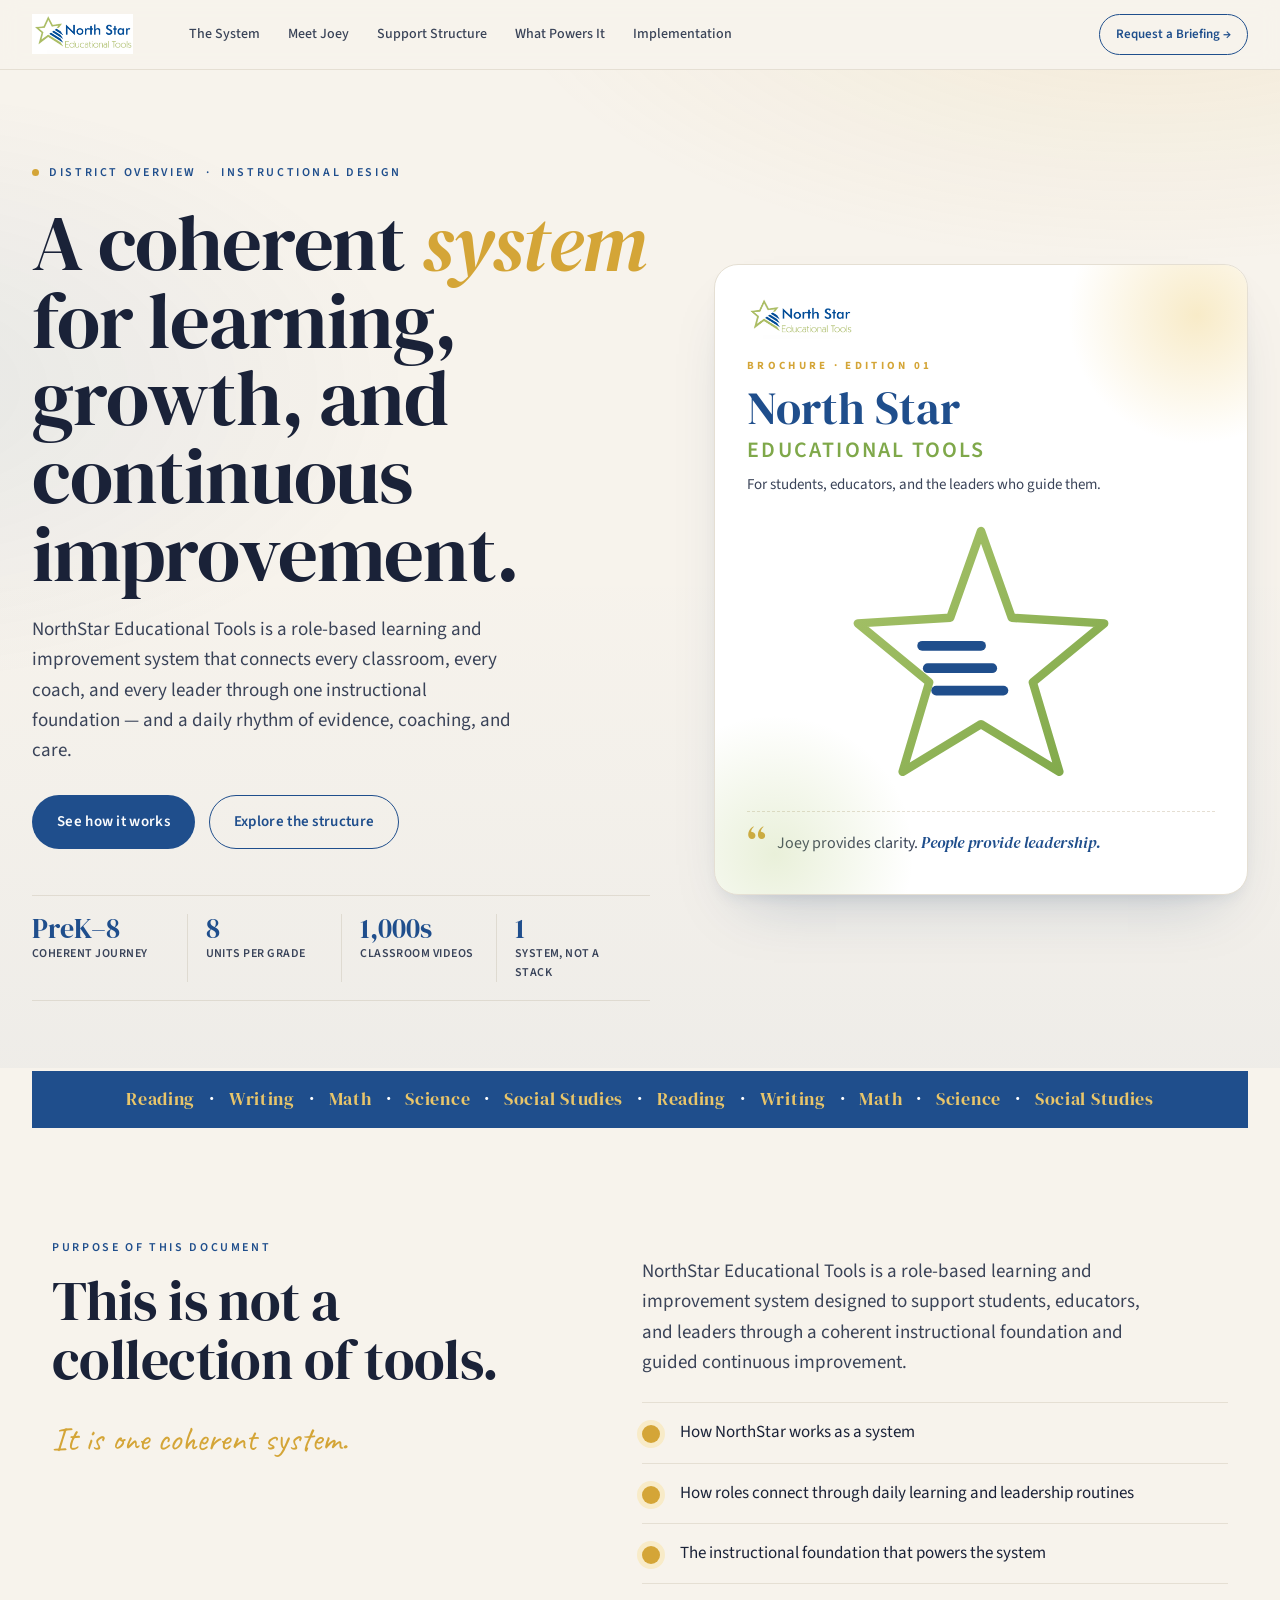
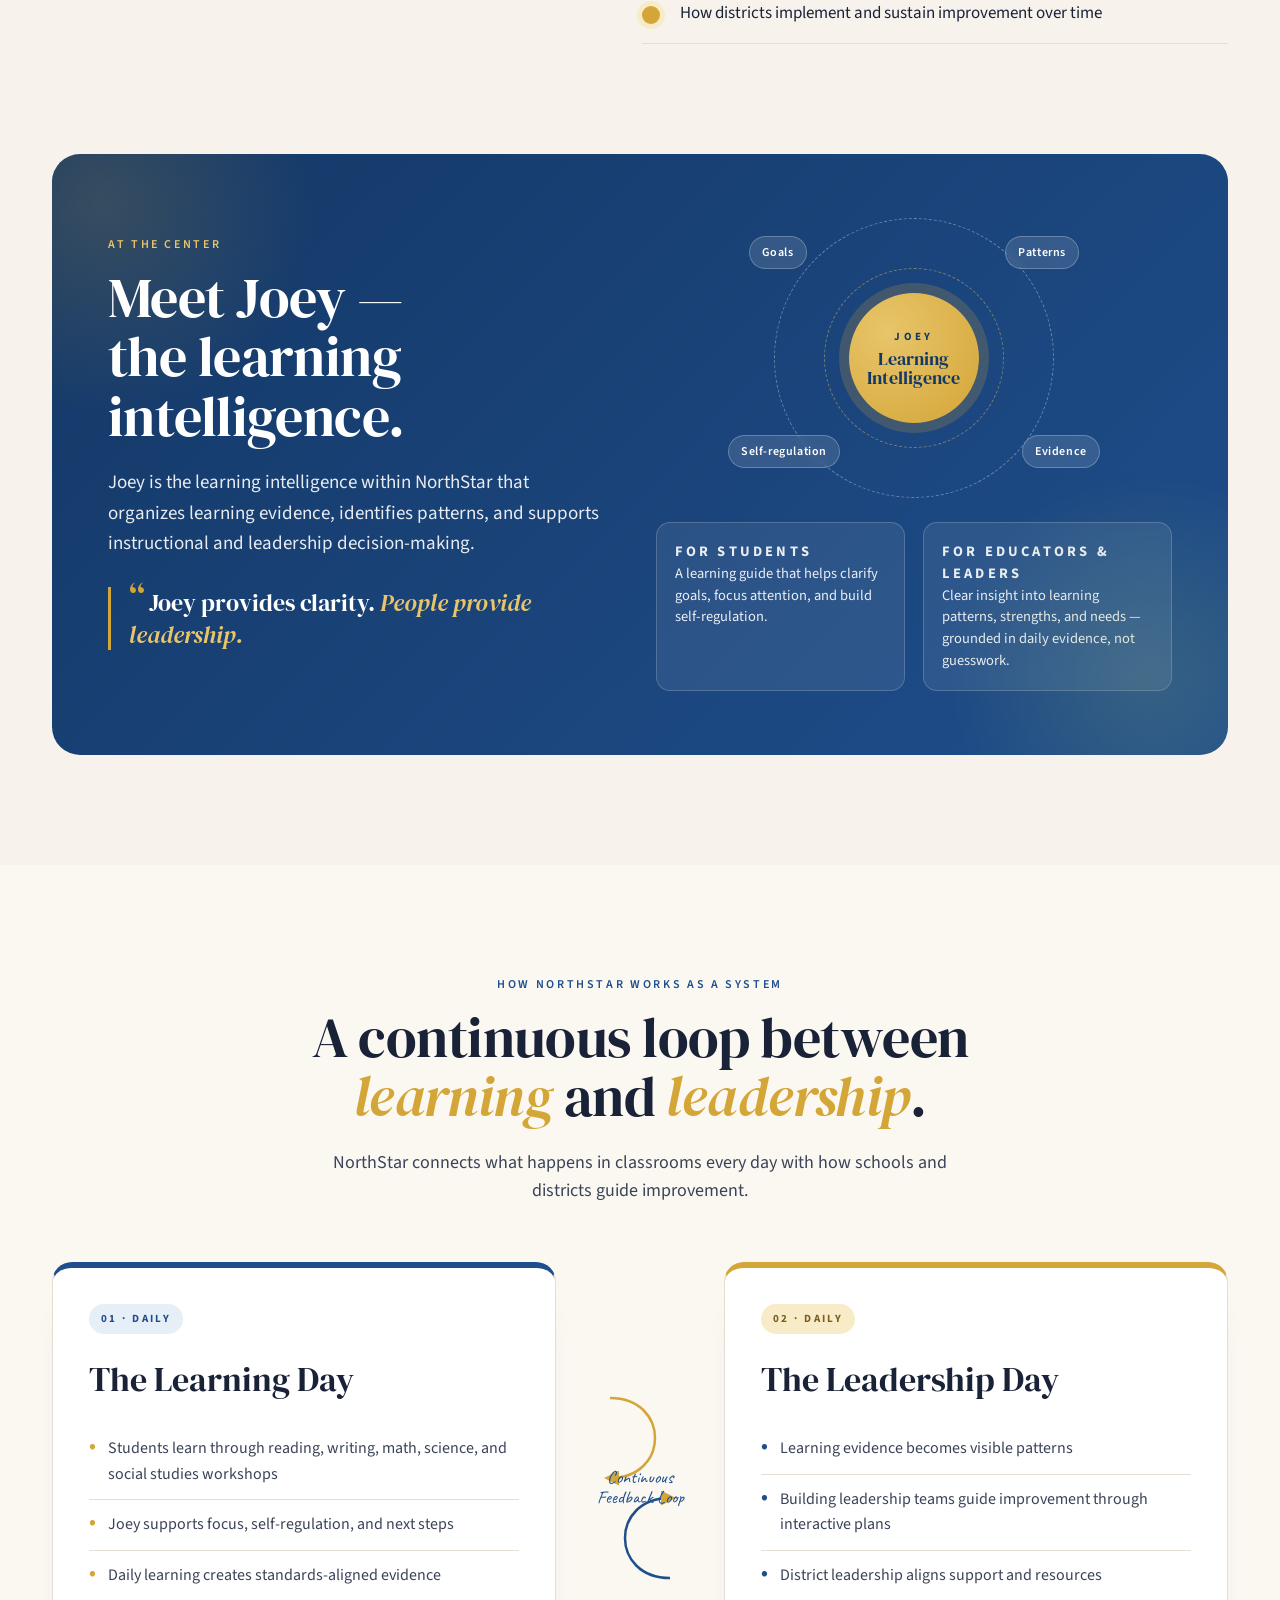
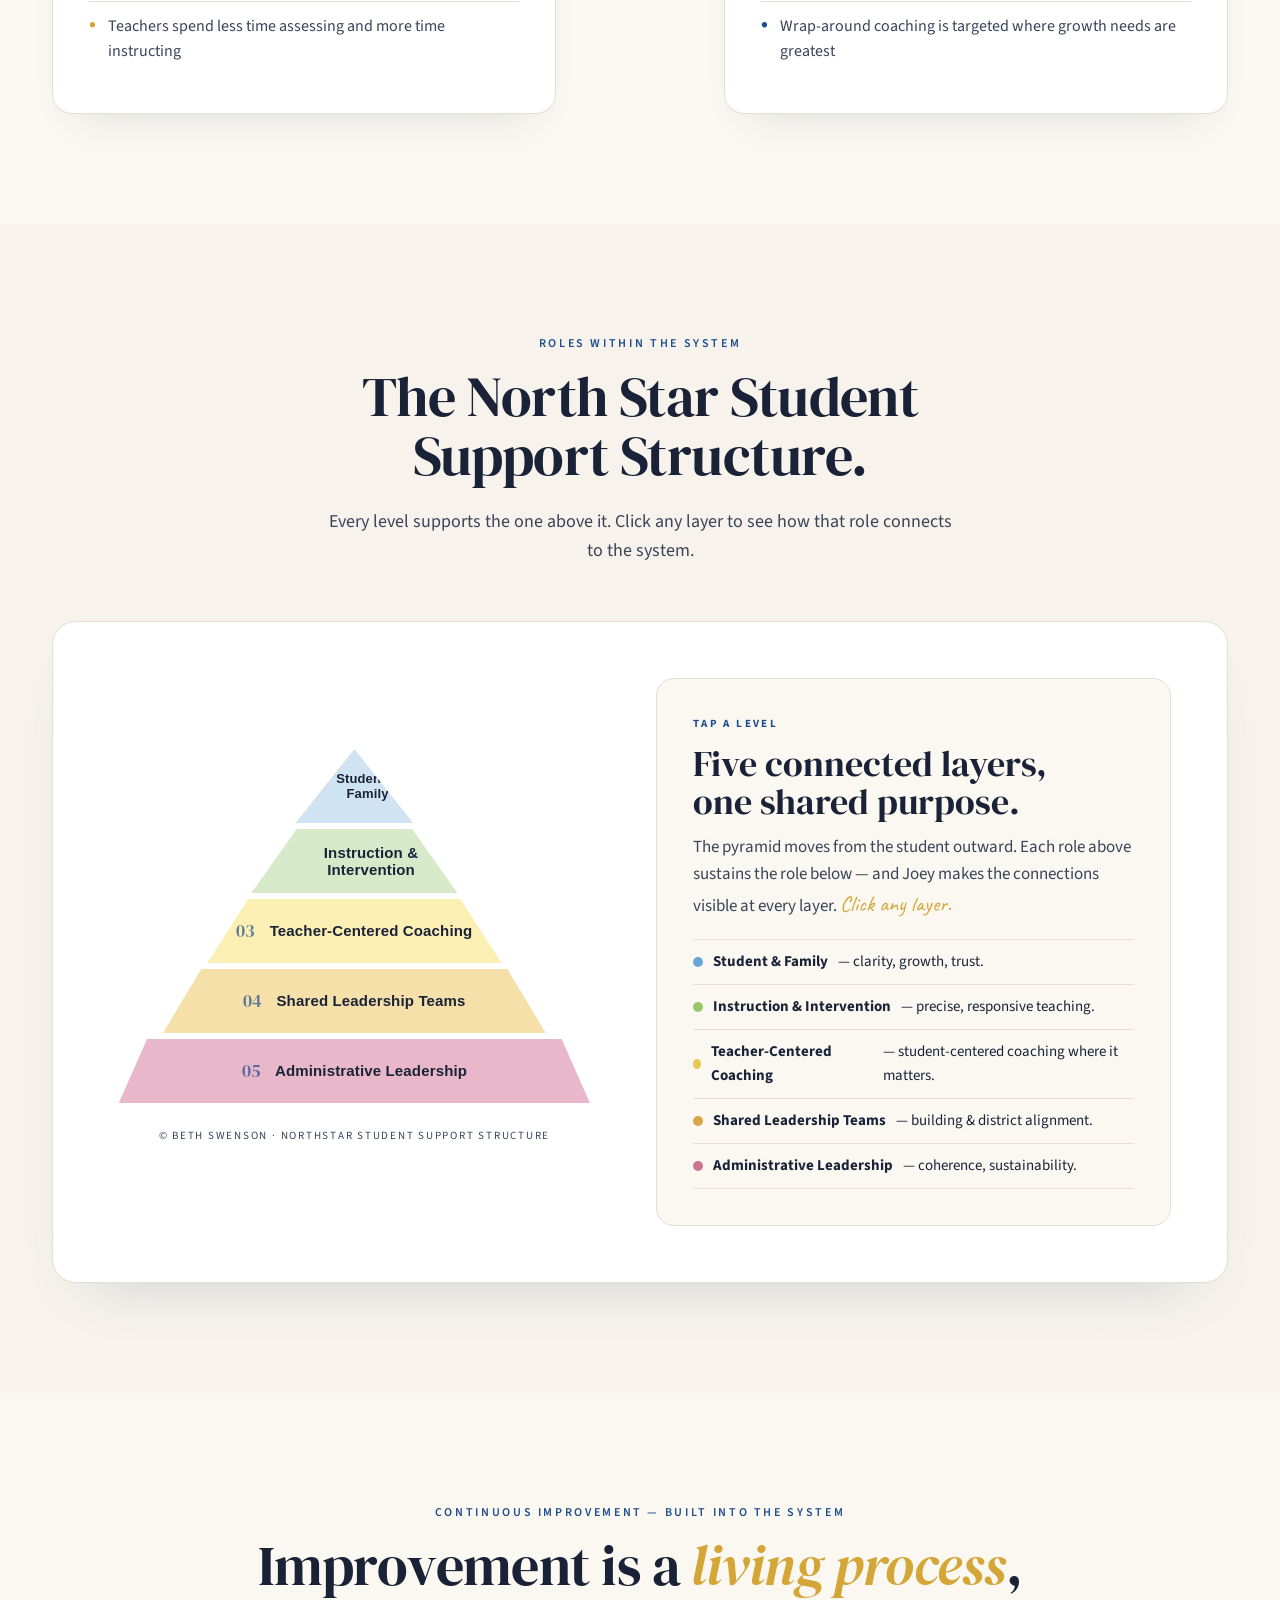
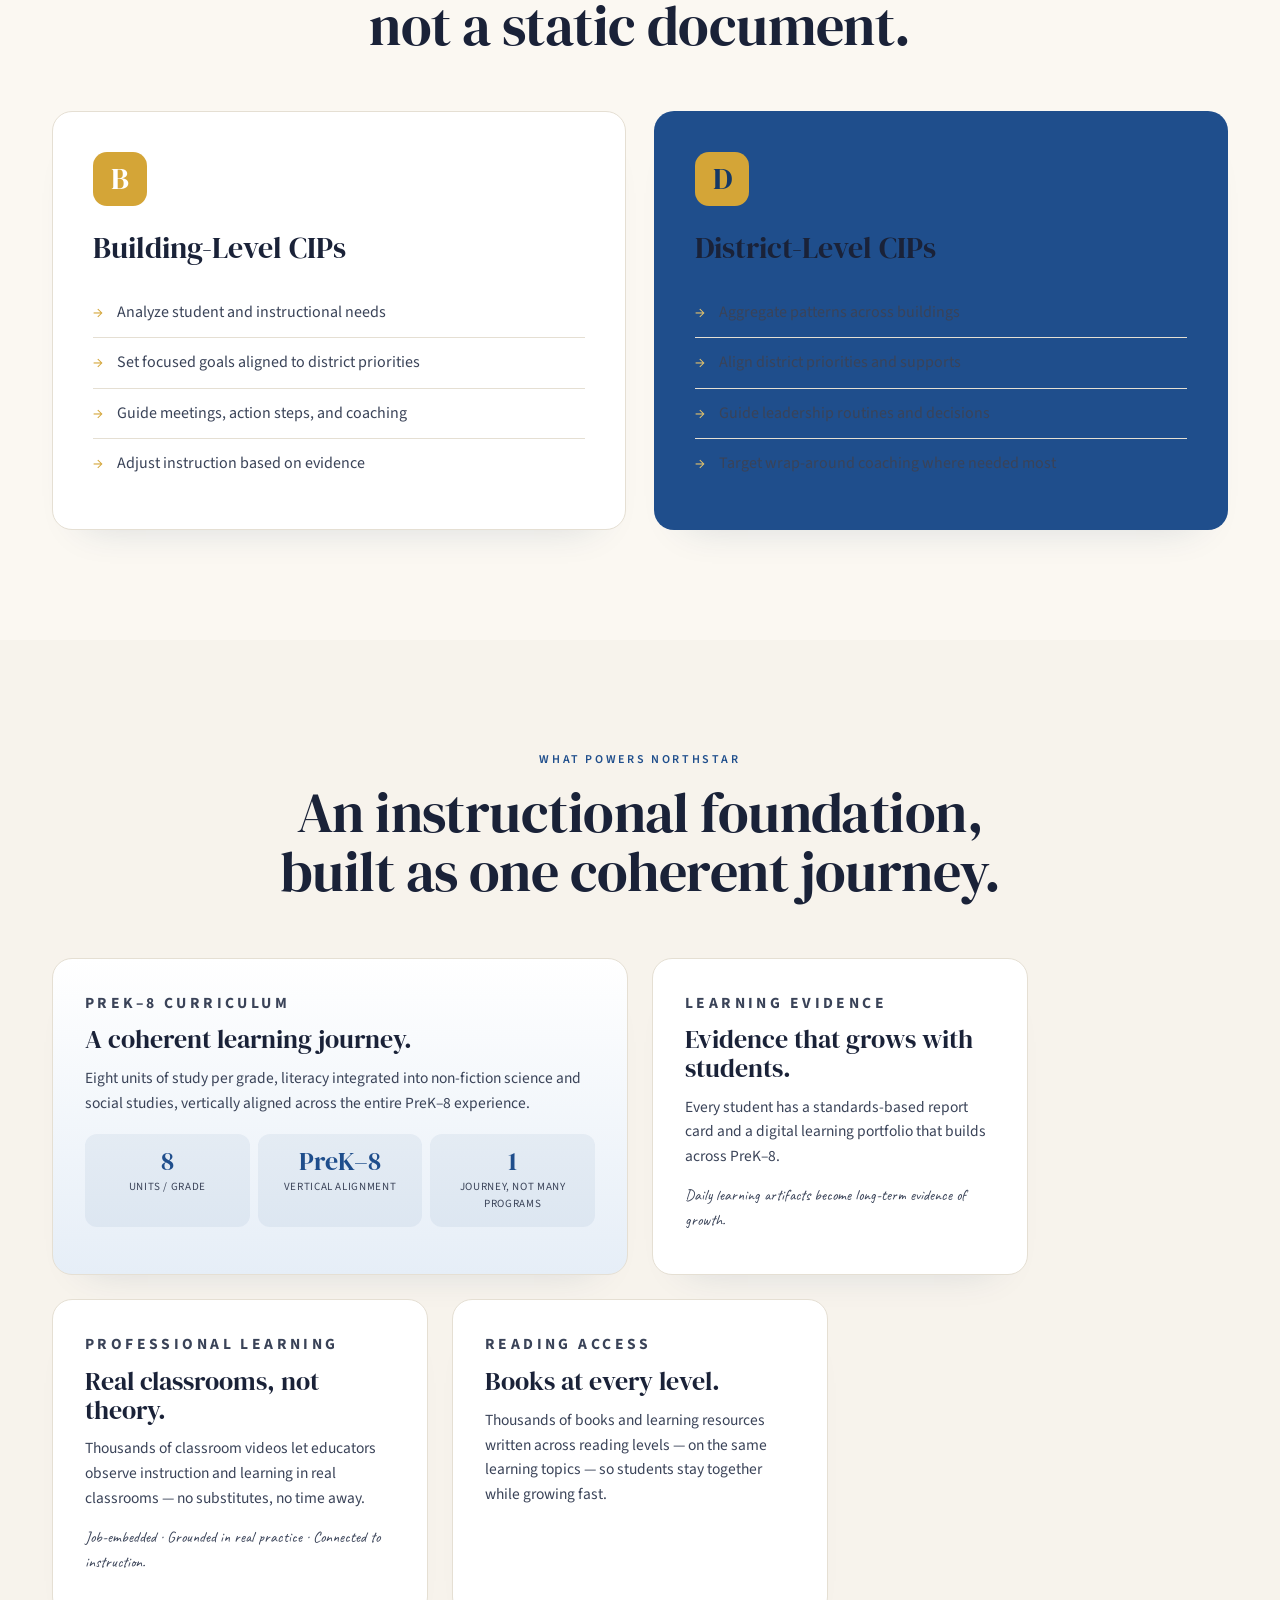
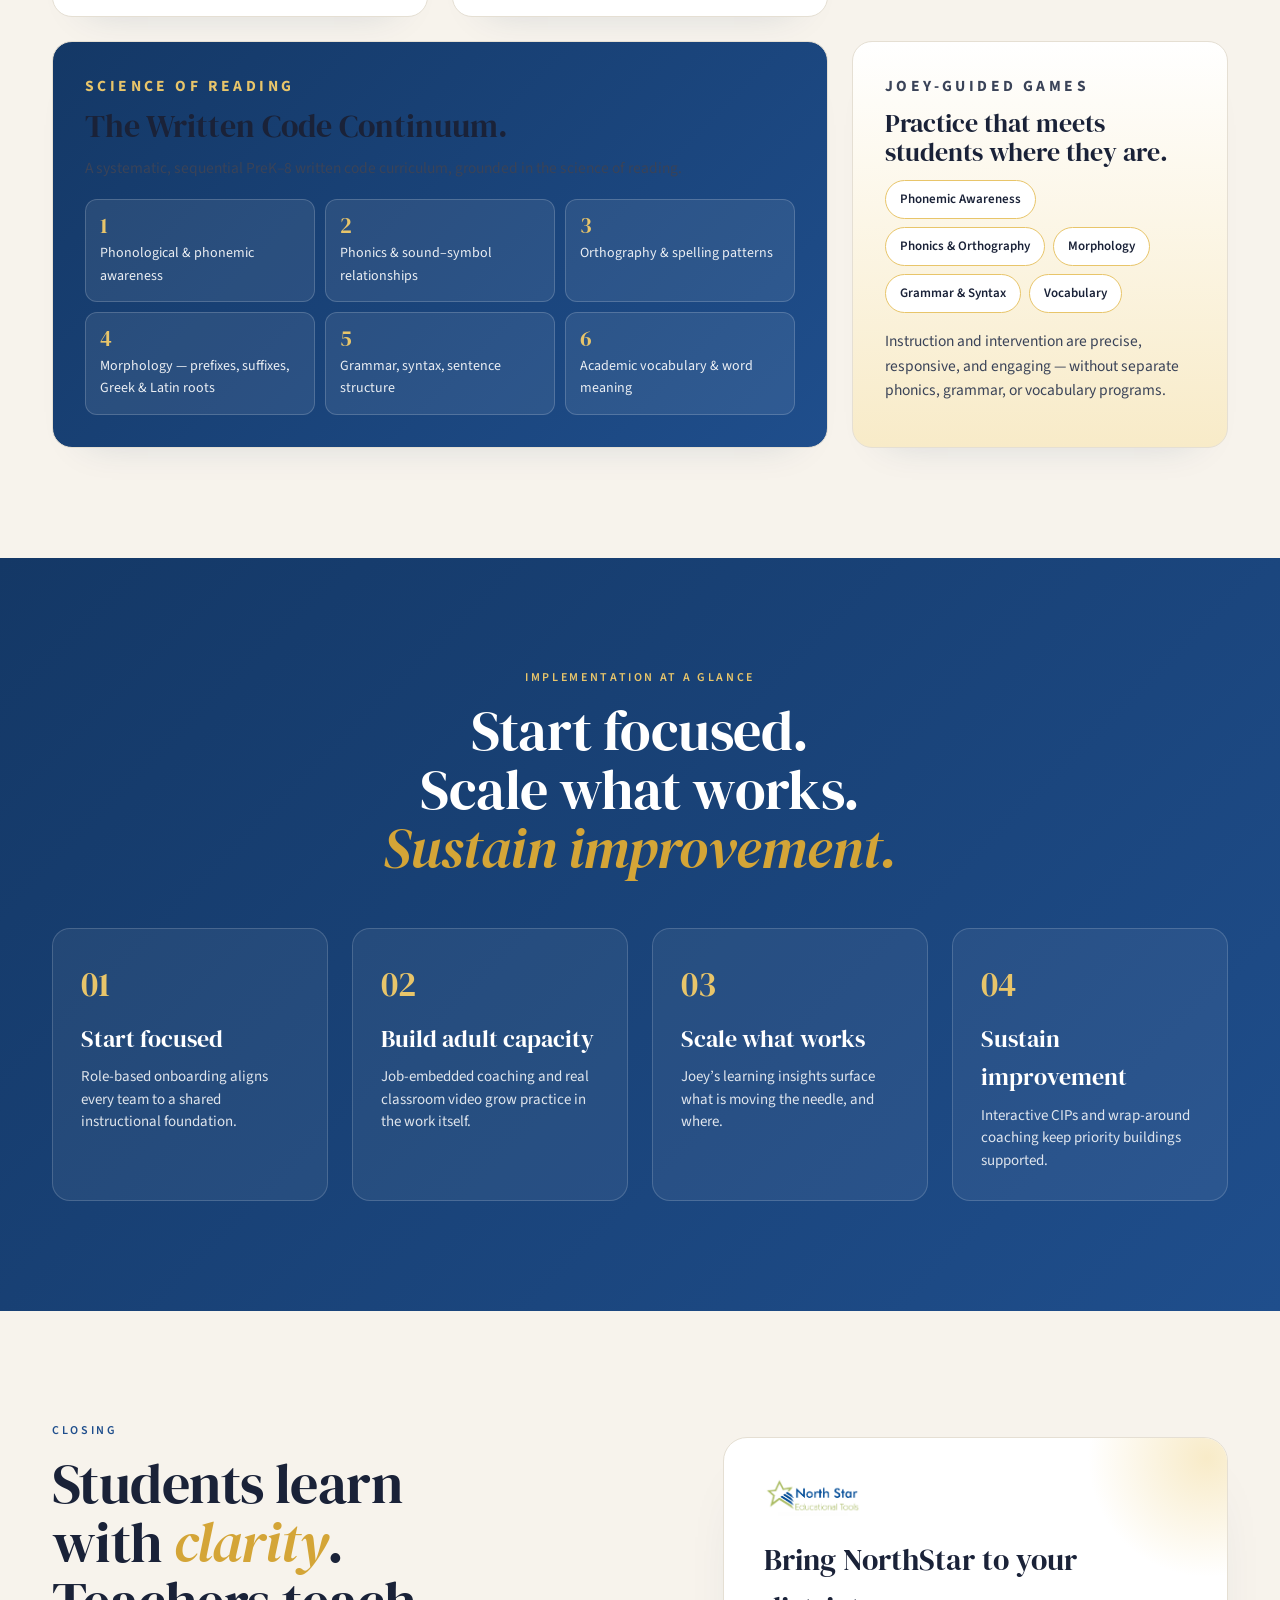
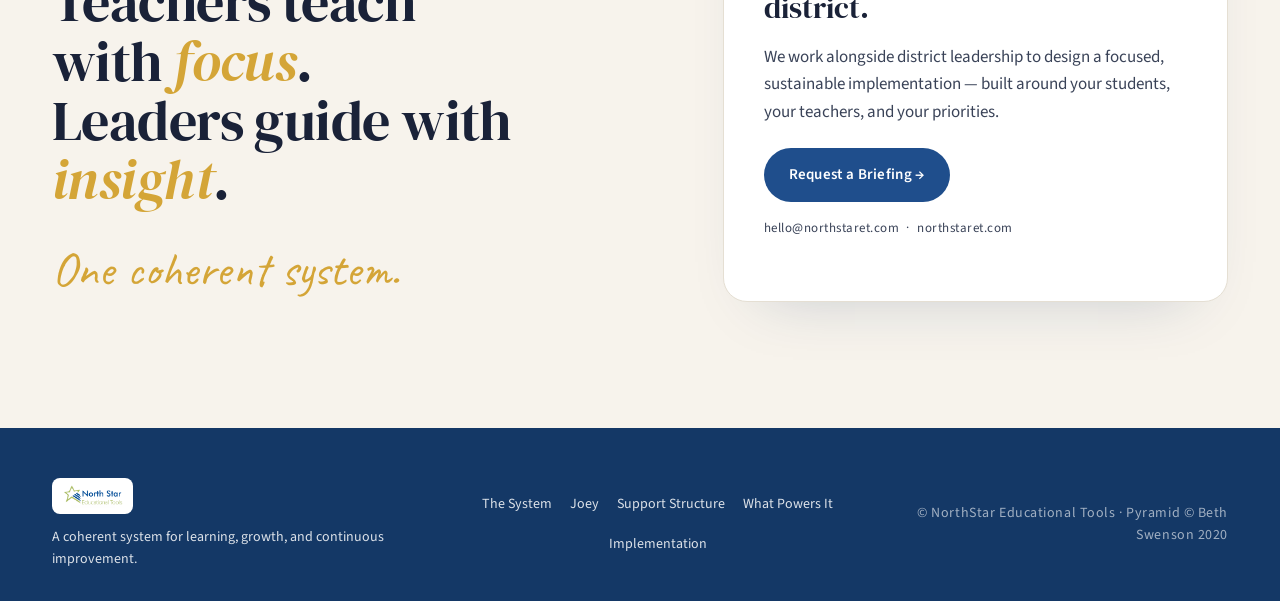
==== design-v2/index.html @ b8cd76a1 "Add design v2: brochure-style site from Claude Design handoff Implements the rika-version design bun" ====
<!doctype html>
<html lang="en">
<head>
<meta charset="utf-8" />
<meta name="viewport" content="width=device-width, initial-scale=1" />
<title>NorthStar Educational Tools — A Coherent System for Learning, Growth, and Continuous Improvement</title>
<link rel="preconnect" href="https://fonts.googleapis.com" />
<link rel="preconnect" href="https://fonts.gstatic.com" crossorigin />
<link href="https://fonts.googleapis.com/css2?family=DM+Serif+Display:ital@0;1&family=Source+Sans+3:wght@300;400;500;600;700&family=Caveat:wght@500;600;700&display=swap" rel="stylesheet" />
<link rel="stylesheet" href="styles.css" />
</head>
<body>

<!-- =========================================================
     NAVIGATION
     ========================================================= -->
<header class="topbar">
  <a href="#top" class="brand">
    <img src="assets/logo.png" alt="North Star Educational Tools" />
  </a>
  <nav class="nav">
    <a href="#system">The System</a>
    <a href="#joey">Meet Joey</a>
    <a href="#pyramid">Support Structure</a>
    <a href="#powers">What Powers It</a>
    <a href="#implementation">Implementation</a>
  </nav>
  <a href="#contact" class="nav-cta">Request a Briefing →</a>
</header>

<!-- =========================================================
     HERO
     ========================================================= -->
<section id="top" class="hero">
  <div class="hero-band"></div>
  <div class="hero-grid">

    <div class="hero-left">
      <p class="eyebrow"><span class="dot"></span> District Overview &nbsp;·&nbsp; Instructional Design</p>
      <h1 class="display">
        A coherent <em>system</em> for learning,
        growth, and continuous improvement.
      </h1>
      <p class="lede">
        NorthStar Educational Tools is a role-based learning and improvement
        system that connects every classroom, every coach, and every leader
        through one instructional foundation — and a daily rhythm of evidence,
        coaching, and care.
      </p>
      <div class="hero-cta">
        <a class="btn btn-primary" href="#system">See how it works</a>
        <a class="btn btn-ghost" href="#pyramid">Explore the structure</a>
      </div>

      <div class="hero-marquee">
        <div class="marquee-item"><span class="num">PreK–8</span><span class="lbl">Coherent journey</span></div>
        <div class="marquee-item"><span class="num">8</span><span class="lbl">Units per grade</span></div>
        <div class="marquee-item"><span class="num">1,000s</span><span class="lbl">Classroom videos</span></div>
        <div class="marquee-item"><span class="num">1</span><span class="lbl">System, not a stack</span></div>
      </div>
    </div>

    <div class="hero-right">
      <div class="hero-card">
        <img src="assets/logo.png" alt="" class="hero-logo" />
        <p class="hero-card-eyebrow">Brochure · Edition 01</p>
        <h2 class="hero-card-title">North Star<br/><span>Educational Tools</span></h2>
        <p class="hero-card-sub">For students, educators, and the leaders who guide them.</p>

        <!-- Decorative star illustration -->
        <svg class="hero-star" viewBox="0 0 200 200" aria-hidden="true">
          <defs>
            <linearGradient id="g1" x1="0" x2="1" y1="0" y2="1">
              <stop offset="0" stop-color="#A8C36A"/>
              <stop offset="1" stop-color="#7FA84A"/>
            </linearGradient>
          </defs>
          <polygon points="100,10 122,72 188,76 137,118 156,182 100,148 44,182 63,118 12,76 78,72"
                   fill="none" stroke="url(#g1)" stroke-width="6" stroke-linejoin="round"/>
          <g stroke="#1F4E8C" stroke-width="7" stroke-linecap="round">
            <line x1="58" y1="92"  x2="100" y2="92"/>
            <line x1="62" y1="108" x2="108" y2="108"/>
            <line x1="68" y1="124" x2="116" y2="124"/>
          </g>
        </svg>

        <div class="hero-quote">
          <span class="qmark">&ldquo;</span>
          <p>Joey provides clarity. <em>People provide leadership.</em></p>
        </div>
      </div>
    </div>

  </div>

  <!-- ribbon -->
  <div class="hero-ribbon">
    <span>Reading</span><span>·</span>
    <span>Writing</span><span>·</span>
    <span>Math</span><span>·</span>
    <span>Science</span><span>·</span>
    <span>Social Studies</span><span>·</span>
    <span>Reading</span><span>·</span>
    <span>Writing</span><span>·</span>
    <span>Math</span><span>·</span>
    <span>Science</span><span>·</span>
    <span>Social Studies</span>
  </div>
</section>


<!-- =========================================================
     PURPOSE
     ========================================================= -->
<section class="purpose">
  <div class="container two-col">
    <div class="col-left">
      <p class="section-eyebrow">Purpose of this document</p>
      <h2 class="h2">This is not a <br/>collection of tools.</h2>
      <p class="caveat">It is one coherent system.</p>
    </div>
    <div class="col-right">
      <p class="big-body">
        NorthStar Educational Tools is a role-based learning and improvement
        system designed to support students, educators, and leaders through
        a coherent instructional foundation and guided continuous improvement.
      </p>
      <ul class="check-list">
        <li>How NorthStar works as a system</li>
        <li>How roles connect through daily learning and leadership routines</li>
        <li>The instructional foundation that powers the system</li>
        <li>How districts implement and sustain improvement over time</li>
      </ul>
    </div>
  </div>
</section>


<!-- =========================================================
     JOEY — At the Center
     ========================================================= -->
<section id="joey" class="joey">
  <div class="container">
    <div class="joey-card">
      <div class="joey-left">
        <p class="section-eyebrow on-blue">At the center</p>
        <h2 class="h2 on-blue">Meet Joey<span class="amp"> —</span><br/>the learning intelligence.</h2>
        <p class="big-body on-blue">
          Joey is the learning intelligence within NorthStar that organizes
          learning evidence, identifies patterns, and supports instructional
          and leadership decision-making.
        </p>
        <p class="pull-quote">
          <span>&ldquo;</span>Joey provides clarity.
          <em>People provide leadership.</em>
        </p>
      </div>

      <div class="joey-right">
        <div class="joey-orbit" aria-hidden="true">
          <div class="orbit-ring"></div>
          <div class="orbit-ring inner"></div>
          <div class="orbit-core">
            <span class="core-eyebrow">JOEY</span>
            <span class="core-title">Learning<br/>Intelligence</span>
          </div>
          <span class="orbit-tag tag-1">Goals</span>
          <span class="orbit-tag tag-2">Patterns</span>
          <span class="orbit-tag tag-3">Self-regulation</span>
          <span class="orbit-tag tag-4">Evidence</span>
        </div>

        <div class="joey-split">
          <div class="split">
            <p class="split-label">For students</p>
            <p>A learning guide that helps clarify goals, focus attention, and build self-regulation.</p>
          </div>
          <div class="split">
            <p class="split-label">For educators &amp; leaders</p>
            <p>Clear insight into learning patterns, strengths, and needs — grounded in daily evidence, not guesswork.</p>
          </div>
        </div>
      </div>
    </div>
  </div>
</section>


<!-- =========================================================
     HOW NORTHSTAR WORKS — Learning Day / Leadership Day
     ========================================================= -->
<section id="system" class="system">
  <div class="container">
    <div class="section-head">
      <p class="section-eyebrow">How NorthStar works as a system</p>
      <h2 class="h2 center">A continuous loop between<br/><em>learning</em> and <em>leadership</em>.</h2>
      <p class="section-sub">NorthStar connects what happens in classrooms every day with how schools and districts guide improvement.</p>
    </div>

    <div class="day-grid">
      <article class="day-card day-learning">
        <div class="day-tag">01 · Daily</div>
        <h3 class="day-title">The Learning Day</h3>
        <ul class="day-list">
          <li><span>•</span> Students learn through reading, writing, math, science, and social studies workshops</li>
          <li><span>•</span> Joey supports focus, self-regulation, and next steps</li>
          <li><span>•</span> Daily learning creates standards-aligned evidence</li>
          <li><span>•</span> Teachers spend less time assessing and more time instructing</li>
        </ul>
      </article>

      <div class="day-loop" aria-hidden="true">
        <svg viewBox="0 0 120 240">
          <defs>
            <marker id="arr" viewBox="0 0 10 10" refX="6" refY="5" markerWidth="6" markerHeight="6" orient="auto-start-reverse">
              <path d="M0,0 L10,5 L0,10 z" fill="#D4A537"/>
            </marker>
          </defs>
          <path d="M30,30 C90,30 90,110 30,110" fill="none" stroke="#D4A537" stroke-width="2.5" marker-end="url(#arr)"/>
          <path d="M90,210 C30,210 30,130 90,130" fill="none" stroke="#1F4E8C" stroke-width="2.5" marker-end="url(#arr)"/>
        </svg>
        <span class="loop-label">Continuous<br/>Feedback Loop</span>
      </div>

      <article class="day-card day-leadership">
        <div class="day-tag">02 · Daily</div>
        <h3 class="day-title">The Leadership Day</h3>
        <ul class="day-list">
          <li><span>•</span> Learning evidence becomes visible patterns</li>
          <li><span>•</span> Building leadership teams guide improvement through interactive plans</li>
          <li><span>•</span> District leadership aligns support and resources</li>
          <li><span>•</span> Wrap-around coaching is targeted where growth needs are greatest</li>
        </ul>
      </article>
    </div>
  </div>
</section>


<!-- =========================================================
     PYRAMID — Student Support Structure (interactive)
     ========================================================= -->
<section id="pyramid" class="pyramid-section">
  <div class="container">
    <div class="section-head">
      <p class="section-eyebrow">Roles within the system</p>
      <h2 class="h2 center">The North Star Student<br/>Support Structure.</h2>
      <p class="section-sub">Every level supports the one above it. Click any layer to see how that role connects to the system.</p>
    </div>

    <div class="pyramid-wrap">
      <!-- Pyramid -->
      <div class="pyramid" id="pyramid">

        <button class="layer layer-1" data-level="1" aria-expanded="false">
          <div class="layer-shape">
            <span class="layer-num">01</span>
            <span class="layer-label">Student &amp; Family</span>
          </div>
        </button>

        <button class="layer layer-2" data-level="2" aria-expanded="false">
          <div class="layer-shape">
            <span class="layer-num">02</span>
            <span class="layer-label">Instruction &amp; Intervention</span>
          </div>
        </button>

        <button class="layer layer-3" data-level="3" aria-expanded="false">
          <div class="layer-shape">
            <span class="layer-num">03</span>
            <span class="layer-label">Teacher-Centered Coaching</span>
          </div>
        </button>

        <button class="layer layer-4" data-level="4" aria-expanded="false">
          <div class="layer-shape">
            <span class="layer-num">04</span>
            <span class="layer-label">Shared Leadership Teams</span>
          </div>
        </button>

        <button class="layer layer-5" data-level="5" aria-expanded="false">
          <div class="layer-shape">
            <span class="layer-num">05</span>
            <span class="layer-label">Administrative Leadership</span>
          </div>
        </button>

        <p class="pyramid-credit">© Beth Swenson · NorthStar Student Support Structure</p>
      </div>

      <!-- Detail Panel -->
      <aside class="layer-panel" id="layerPanel">
        <button class="panel-close" aria-label="Close">×</button>

        <div class="panel-content" data-content="default">
          <p class="panel-eyebrow">Tap a level</p>
          <h3 class="panel-title">Five connected layers,<br/>one shared purpose.</h3>
          <p class="panel-body">
            The pyramid moves from the student outward. Each role above
            sustains the role below — and Joey makes the connections
            visible at every layer. <span class="caveat-inline">Click any layer.</span>
          </p>
          <ul class="panel-overview">
            <li><span class="dot dot-1"></span><b>Student &amp; Family</b> — clarity, growth, trust.</li>
            <li><span class="dot dot-2"></span><b>Instruction &amp; Intervention</b> — precise, responsive teaching.</li>
            <li><span class="dot dot-3"></span><b>Teacher-Centered Coaching</b> — student-centered coaching where it matters.</li>
            <li><span class="dot dot-4"></span><b>Shared Leadership Teams</b> — building &amp; district alignment.</li>
            <li><span class="dot dot-5"></span><b>Administrative Leadership</b> — coherence, sustainability.</li>
          </ul>
        </div>

        <!-- Hidden content templates rendered by JS -->
        <template id="tpl-1">
          <p class="panel-eyebrow"><span class="pip pip-1"></span> Layer 01</p>
          <h3 class="panel-title">Student &amp; Family</h3>
          <p class="panel-lede">Clear learning goals, personalized support, and a record of growth families can trust.</p>
          <div class="panel-cols">
            <div>
              <p class="panel-sub">Students</p>
              <ul class="panel-list">
                <li>Experience clear learning goals and personalized support</li>
                <li>Build independence and self-regulation</li>
                <li>See progress and growth over time</li>
              </ul>
            </div>
            <div>
              <p class="panel-sub">Families</p>
              <ul class="panel-list">
                <li>Benefit from coherent learning experiences</li>
                <li>Trust that instruction is aligned and responsive</li>
                <li>See learning as growth, not isolated snapshots</li>
              </ul>
            </div>
          </div>
        </template>

        <template id="tpl-2">
          <p class="panel-eyebrow"><span class="pip pip-2"></span> Layer 02</p>
          <h3 class="panel-title">Instruction &amp; Intervention</h3>
          <p class="panel-lede">Teachers spend less time assessing and more time teaching, conferring, and building relationships.</p>
          <div class="panel-cols">
            <div>
              <p class="panel-sub">Teachers</p>
              <ul class="panel-list">
                <li>Spend less time assessing and organizing data</li>
                <li>Spend more time teaching and conferring</li>
                <li>Use evidence-informed planning for whole-group, small-group, and 1:1 instruction</li>
              </ul>
            </div>
            <div>
              <p class="panel-sub">Joey supports</p>
              <ul class="panel-list">
                <li>Targeted practice through e-learning games</li>
                <li>Phonemic awareness, phonics, morphology, grammar &amp; vocabulary</li>
                <li>Precise, responsive, and engaging intervention</li>
              </ul>
            </div>
          </div>
        </template>

        <template id="tpl-3">
          <p class="panel-eyebrow"><span class="pip pip-3"></span> Layer 03</p>
          <h3 class="panel-title">Teacher-Centered Coaching</h3>
          <p class="panel-lede">Coaching that is teacher-centered — and student-centered in its outcomes.</p>
          <div class="panel-cols">
            <div>
              <p class="panel-sub">School &amp; District Coaches</p>
              <ul class="panel-list">
                <li>See patterns across classrooms and schools</li>
                <li>Focus coaching where it will have the greatest impact</li>
                <li>Scale effective instructional practices</li>
              </ul>
            </div>
            <div>
              <p class="panel-sub">Powered by</p>
              <ul class="panel-list">
                <li>Thousands of real classroom videos</li>
                <li>Job-embedded professional learning</li>
                <li>No separate video platforms required</li>
              </ul>
            </div>
          </div>
        </template>

        <template id="tpl-4">
          <p class="panel-eyebrow"><span class="pip pip-4"></span> Layer 04</p>
          <h3 class="panel-title">Shared Leadership Teams</h3>
          <p class="panel-lede">Building and district teams guide improvement together — with shared understanding and aligned action.</p>
          <div class="panel-cols">
            <div>
              <p class="panel-sub">School Leadership Teams</p>
              <ul class="panel-list">
                <li>Guide building-level continuous improvement</li>
                <li>Align professional learning and coaching</li>
                <li>Lead with shared understanding</li>
              </ul>
            </div>
            <div>
              <p class="panel-sub">District Leadership Teams</p>
              <ul class="panel-list">
                <li>Identify district-wide learning patterns and gaps</li>
                <li>Guide wrap-around coaching to priority buildings</li>
                <li>Align professional learning to student and system needs</li>
              </ul>
            </div>
          </div>
        </template>

        <template id="tpl-5">
          <p class="panel-eyebrow"><span class="pip pip-5"></span> Layer 05</p>
          <h3 class="panel-title">Administrative Leadership</h3>
          <p class="panel-lede">Coherence, sustainability, and long-term focus across the system.</p>
          <div class="panel-cols">
            <div>
              <p class="panel-sub">School Administrators</p>
              <ul class="panel-list">
                <li>Strengthen instructional coherence</li>
                <li>Guide implementation with clarity and care</li>
                <li>Support teams without micromanagement</li>
              </ul>
            </div>
            <div>
              <p class="panel-sub">District Administrators</p>
              <ul class="panel-list">
                <li>Guide system coherence and sustainability</li>
                <li>Understand growth in learning and implementation</li>
                <li>Lead with insight, alignment, and long-term focus</li>
              </ul>
            </div>
          </div>
        </template>
      </aside>
    </div>
  </div>
</section>


<!-- =========================================================
     CONTINUOUS IMPROVEMENT (CIP)
     ========================================================= -->
<section class="cip">
  <div class="container">
    <div class="section-head">
      <p class="section-eyebrow">Continuous improvement — built into the system</p>
      <h2 class="h2 center">Improvement is a <em>living process</em>,<br/>not a static document.</h2>
    </div>
    <div class="cip-grid">
      <article class="cip-card">
        <div class="cip-marker">B</div>
        <h3>Building-Level CIPs</h3>
        <ul>
          <li>Analyze student and instructional needs</li>
          <li>Set focused goals aligned to district priorities</li>
          <li>Guide meetings, action steps, and coaching</li>
          <li>Adjust instruction based on evidence</li>
        </ul>
      </article>
      <article class="cip-card cip-card-dark">
        <div class="cip-marker">D</div>
        <h3>District-Level CIPs</h3>
        <ul>
          <li>Aggregate patterns across buildings</li>
          <li>Align district priorities and supports</li>
          <li>Guide leadership routines and decisions</li>
          <li>Target wrap-around coaching where needed most</li>
        </ul>
      </article>
    </div>
  </div>
</section>


<!-- =========================================================
     WHAT POWERS NORTHSTAR
     ========================================================= -->
<section id="powers" class="powers">
  <div class="container">
    <div class="section-head">
      <p class="section-eyebrow">What powers NorthStar</p>
      <h2 class="h2 center">An instructional foundation,<br/>built as one coherent journey.</h2>
    </div>

    <div class="power-grid">

      <article class="power-card power-feature">
        <p class="power-tag">PreK–8 Curriculum</p>
        <h3>A coherent learning journey.</h3>
        <p>Eight units of study per grade, literacy integrated into non-fiction science and social studies, vertically aligned across the entire PreK–8 experience.</p>
        <ul class="power-pillars">
          <li><b>8</b><span>units / grade</span></li>
          <li><b>PreK–8</b><span>vertical alignment</span></li>
          <li><b>1</b><span>journey, not many programs</span></li>
        </ul>
      </article>

      <article class="power-card">
        <p class="power-tag">Learning Evidence</p>
        <h3>Evidence that grows with students.</h3>
        <p>Every student has a standards-based report card and a digital learning portfolio that builds across PreK–8.</p>
        <p class="power-pull">Daily learning artifacts become long-term evidence of growth.</p>
      </article>

      <article class="power-card">
        <p class="power-tag">Professional Learning</p>
        <h3>Real classrooms, not theory.</h3>
        <p>Thousands of classroom videos let educators observe instruction and learning in real classrooms — no substitutes, no time away.</p>
        <p class="power-pull">Job-embedded · Grounded in real practice · Connected to instruction.</p>
      </article>

      <article class="power-card">
        <p class="power-tag">Reading Access</p>
        <h3>Books at every level.</h3>
        <p>Thousands of books and learning resources written across reading levels — on the same learning topics — so students stay together while growing fast.</p>
      </article>

      <article class="power-card power-feature power-feature-2">
        <p class="power-tag">Science of Reading</p>
        <h3>The Written Code Continuum.</h3>
        <p>A systematic, sequential PreK–8 written code curriculum, grounded in the science of reading.</p>
        <div class="continuum">
          <div><span>1</span>Phonological &amp; phonemic awareness</div>
          <div><span>2</span>Phonics &amp; sound–symbol relationships</div>
          <div><span>3</span>Orthography &amp; spelling patterns</div>
          <div><span>4</span>Morphology — prefixes, suffixes, Greek &amp; Latin roots</div>
          <div><span>5</span>Grammar, syntax, sentence structure</div>
          <div><span>6</span>Academic vocabulary &amp; word meaning</div>
        </div>
      </article>

      <article class="power-card power-games">
        <p class="power-tag">Joey-Guided Games</p>
        <h3>Practice that meets students where they are.</h3>
        <div class="game-chips">
          <span>Phonemic Awareness</span>
          <span>Phonics &amp; Orthography</span>
          <span>Morphology</span>
          <span>Grammar &amp; Syntax</span>
          <span>Vocabulary</span>
        </div>
        <p>Instruction and intervention are precise, responsive, and engaging — without separate phonics, grammar, or vocabulary programs.</p>
      </article>

    </div>
  </div>
</section>


<!-- =========================================================
     IMPLEMENTATION
     ========================================================= -->
<section id="implementation" class="implementation">
  <div class="container">
    <div class="impl-head">
      <p class="section-eyebrow on-blue">Implementation at a glance</p>
      <h2 class="h2 on-blue">Start focused.<br/>Scale what works.<br/><em>Sustain improvement.</em></h2>
    </div>

    <ol class="impl-steps">
      <li>
        <span class="step-num">01</span>
        <h4>Start focused</h4>
        <p>Role-based onboarding aligns every team to a shared instructional foundation.</p>
      </li>
      <li>
        <span class="step-num">02</span>
        <h4>Build adult capacity</h4>
        <p>Job-embedded coaching and real classroom video grow practice in the work itself.</p>
      </li>
      <li>
        <span class="step-num">03</span>
        <h4>Scale what works</h4>
        <p>Joey’s learning insights surface what is moving the needle, and where.</p>
      </li>
      <li>
        <span class="step-num">04</span>
        <h4>Sustain improvement</h4>
        <p>Interactive CIPs and wrap-around coaching keep priority buildings supported.</p>
      </li>
    </ol>
  </div>
</section>


<!-- =========================================================
     CLOSING CTA
     ========================================================= -->
<section id="contact" class="closing">
  <div class="container closing-grid">
    <div>
      <p class="section-eyebrow">Closing</p>
      <h2 class="h2">
        Students learn with <em>clarity</em>.<br/>
        Teachers teach with <em>focus</em>.<br/>
        Leaders guide with <em>insight</em>.
      </h2>
      <p class="caveat big">One coherent system.</p>
    </div>
    <div class="closing-card">
      <img src="assets/logo.png" alt="" />
      <h3>Bring NorthStar to your district.</h3>
      <p>We work alongside district leadership to design a focused, sustainable implementation — built around your students, your teachers, and your priorities.</p>
      <a class="btn btn-primary" href="mailto:hello@northstaret.com">Request a Briefing →</a>
      <p class="closing-meta">hello@northstaret.com &nbsp;·&nbsp; northstaret.com</p>
    </div>
  </div>
</section>


<footer class="foot">
  <div class="container foot-grid">
    <div>
      <img src="assets/logo.png" alt="North Star Educational Tools" class="foot-logo" />
      <p>A coherent system for learning, growth, and continuous improvement.</p>
    </div>
    <div class="foot-links">
      <a href="#system">The System</a>
      <a href="#joey">Joey</a>
      <a href="#pyramid">Support Structure</a>
      <a href="#powers">What Powers It</a>
      <a href="#implementation">Implementation</a>
    </div>
    <p class="foot-credit">© NorthStar Educational Tools · Pyramid © Beth Swenson 2020</p>
  </div>
</footer>

<script src="app.js"></script>
</body>
</html>
---- design-v2/styles.css ----
/* =========================================================
   NorthStar Educational Tools — brochure-styled site
   Palette pulled from the logo:
     blue    #1F4E8C  (primary)
     blue-d  #143866
     gold    #D4A537  (accent)
     gold-l  #E8C56A
     sage    #A8C36A  (logo green)
     sage-d  #7FA84A
     paper   #F7F3EC  (warm off-white)
     ink     #1A2238
   ========================================================= */
:root{
  --blue:#1F4E8C;
  --blue-d:#143866;
  --blue-l:#3F70AE;
  --blue-soft:#E6EEF7;
  --gold:#D4A537;
  --gold-l:#E8C56A;
  --gold-soft:#F8EBC8;
  --sage:#A8C36A;
  --sage-d:#7FA84A;
  --paper:#F7F3EC;
  --paper-2:#FBF8F2;
  --ink:#1A2238;
  --ink-2:#3A4358;
  --rule:#E5DFD3;

  --serif:"DM Serif Display", Georgia, serif;
  --sans:"Source Sans 3", system-ui, -apple-system, "Segoe UI", sans-serif;
  --hand:"Caveat", cursive;

  --container: 1240px;
  --radius: 14px;
}

*,*::before,*::after{box-sizing:border-box}
html{scroll-behavior:smooth}
body{
  margin:0;
  font-family:var(--sans);
  font-size:17px;
  line-height:1.6;
  color:var(--ink);
  background:var(--paper);
  -webkit-font-smoothing:antialiased;
}
img{max-width:100%;display:block}
a{color:inherit;text-decoration:none}
em{font-style:italic;color:var(--gold);font-family:var(--serif);font-weight:400}

.container{max-width:var(--container);margin:0 auto;padding:0 32px}

/* shared headings/utilities */
.h2{
  font-family:var(--serif);
  font-weight:400;
  font-size:clamp(36px, 4.4vw, 60px);
  line-height:1.05;
  letter-spacing:-0.01em;
  margin:.2em 0 .4em;
  text-wrap:pretty;
}
.h2.center{text-align:center}
.h2.on-blue{color:#fff}
.section-eyebrow{
  font-family:var(--sans);
  text-transform:uppercase;
  letter-spacing:.22em;
  font-size:12px;
  font-weight:600;
  color:var(--blue);
  margin:0 0 14px;
}
.section-eyebrow.on-blue{color:var(--gold-l)}
.section-sub{
  max-width:640px;margin:8px auto 0;text-align:center;
  color:var(--ink-2);font-size:18px;
}
.section-head{text-align:center;margin:0 auto 56px;max-width:820px}
.caveat{font-family:var(--hand);font-size:34px;color:var(--gold);margin:.2em 0}
.caveat.big{font-size:48px}
.caveat-inline{font-family:var(--hand);font-size:22px;color:var(--gold);}
.big-body{font-size:19px;color:var(--ink-2);max-width:56ch}
.on-blue.big-body{color:rgba(255,255,255,.9)}

.btn{
  display:inline-flex;align-items:center;justify-content:center;
  padding:14px 24px;border-radius:999px;font-weight:600;font-size:15px;
  letter-spacing:.02em;transition:.2s ease;border:1.5px solid transparent;
  cursor:pointer;
}
.btn-primary{background:var(--blue);color:#fff}
.btn-primary:hover{background:var(--blue-d);transform:translateY(-1px)}
.btn-ghost{background:transparent;color:var(--blue);border-color:var(--blue)}
.btn-ghost:hover{background:var(--blue);color:#fff}

/* =========================================================
   TOP NAV
   ========================================================= */
.topbar{
  position:sticky;top:0;z-index:50;
  display:flex;align-items:center;gap:32px;
  padding:14px 32px;
  background:rgba(247,243,236,.92);
  backdrop-filter:blur(10px);
  border-bottom:1px solid var(--rule);
}
.brand img{height:40px}
.nav{display:flex;gap:28px;margin-left:24px;flex:1}
.nav a{
  font-size:14px;font-weight:500;color:var(--ink-2);
  position:relative;padding:6px 0;
}
.nav a:hover{color:var(--blue)}
.nav a::after{
  content:"";position:absolute;left:0;right:0;bottom:0;height:2px;
  background:var(--gold);transform:scaleX(0);transform-origin:left;
  transition:transform .25s ease;
}
.nav a:hover::after{transform:scaleX(1)}
.nav-cta{
  font-size:13px;font-weight:600;color:var(--blue);
  border:1.5px solid var(--blue);padding:9px 16px;border-radius:999px;
  transition:.2s ease;
}
.nav-cta:hover{background:var(--blue);color:#fff}

/* =========================================================
   HERO
   ========================================================= */
.hero{
  position:relative;padding:48px 32px 0;overflow:hidden;
  background:
    radial-gradient(1100px 500px at 90% -10%, rgba(212,165,55,.12), transparent 60%),
    radial-gradient(900px 500px at -10% 30%, rgba(31,78,140,.08), transparent 60%),
    var(--paper);
}
.hero-band{
  position:absolute;inset:auto 0 60px 0;height:48%;
  background:linear-gradient(180deg, transparent, rgba(31,78,140,.04));
  pointer-events:none;
}
.hero-grid{
  max-width:var(--container);margin:0 auto;
  display:grid;grid-template-columns:1.1fr .95fr;gap:64px;align-items:center;
  padding:40px 0 70px;
}
.eyebrow{
  display:inline-flex;align-items:center;gap:10px;
  font-size:12px;letter-spacing:.22em;text-transform:uppercase;
  color:var(--blue);font-weight:600;margin:0 0 22px;
}
.eyebrow .dot{width:7px;height:7px;border-radius:50%;background:var(--gold)}
.display{
  font-family:var(--serif);font-weight:400;
  font-size:clamp(46px, 6.2vw, 84px);
  line-height:0.98;letter-spacing:-0.015em;margin:0 0 22px;
  text-wrap:balance;
}
.display em{color:var(--gold)}
.lede{font-size:19px;color:var(--ink-2);max-width:54ch;margin:0 0 28px}
.hero-cta{display:flex;gap:14px;flex-wrap:wrap;margin-bottom:46px}

.hero-marquee{
  display:grid;grid-template-columns:repeat(4,1fr);gap:0;
  border-top:1px solid var(--rule);border-bottom:1px solid var(--rule);
  padding:18px 0;
}
.marquee-item{display:flex;flex-direction:column;gap:2px;padding:0 18px;border-left:1px solid var(--rule)}
.marquee-item:first-child{border-left:0;padding-left:0}
.marquee-item .num{font-family:var(--serif);font-size:28px;color:var(--blue);line-height:1}
.marquee-item .lbl{font-size:12px;color:var(--ink-2);letter-spacing:.04em;text-transform:uppercase;font-weight:600}

/* hero card (right) */
.hero-right{position:relative}
.hero-card{
  position:relative;
  background:#fff;
  border:1px solid var(--rule);
  border-radius:24px;
  padding:32px 32px 36px;
  box-shadow:
    0 1px 0 #fff inset,
    0 30px 60px -30px rgba(20,56,102,.25),
    0 8px 18px -10px rgba(20,56,102,.15);
  overflow:hidden;
}
.hero-card::before{
  content:"";position:absolute;top:-80px;right:-80px;width:260px;height:260px;
  background:radial-gradient(circle, var(--gold-soft), transparent 70%);
}
.hero-card::after{
  content:"";position:absolute;bottom:-100px;left:-80px;width:280px;height:280px;
  background:radial-gradient(circle, rgba(168,195,106,.25), transparent 70%);
}
.hero-logo{height:42px;width:auto;margin-bottom:18px;position:relative}
.hero-card-eyebrow{
  font-size:11px;letter-spacing:.3em;text-transform:uppercase;
  color:var(--gold);font-weight:700;margin:0 0 10px;position:relative;
}
.hero-card-title{
  position:relative;font-family:var(--serif);font-weight:400;font-size:46px;
  line-height:1;color:var(--blue);margin:0 0 12px;
}
.hero-card-title span{font-size:22px;color:var(--sage-d);font-family:var(--sans);font-weight:600;letter-spacing:.1em;text-transform:uppercase;display:block;margin-top:8px}
.hero-card-sub{position:relative;color:var(--ink-2);margin:0 0 20px;font-size:15px}
.hero-star{position:relative;width:80%;margin:6px auto 14px;display:block;max-width:280px}
.hero-quote{
  position:relative;border-top:1px dashed var(--rule);padding-top:18px;
  display:flex;gap:10px;align-items:flex-start;
}
.hero-quote .qmark{font-family:var(--serif);font-size:46px;line-height:.6;color:var(--gold)}
.hero-quote p{margin:0;font-size:16px;color:var(--ink-2)}
.hero-quote em{color:var(--blue);font-family:var(--serif)}

.hero-ribbon{
  display:flex;justify-content:center;gap:14px;flex-wrap:wrap;
  background:var(--blue);color:#fff;padding:14px 24px;
  font-family:var(--serif);font-size:18px;letter-spacing:.04em;
}
.hero-ribbon span:nth-child(odd){color:var(--gold-l)}

/* =========================================================
   PURPOSE
   ========================================================= */
.purpose{padding:110px 0}
.two-col{display:grid;grid-template-columns:1fr 1.15fr;gap:80px;align-items:start}
.col-left .h2{margin-top:0}
.col-left .caveat{margin-top:14px}
.check-list{list-style:none;padding:0;margin:24px 0 0}
.check-list li{
  position:relative;padding:16px 0 16px 38px;
  border-bottom:1px solid var(--rule);
  font-size:17px;color:var(--ink);
}
.check-list li::before{
  content:"";position:absolute;left:0;top:22px;
  width:18px;height:18px;border-radius:50%;
  background:var(--gold);
  box-shadow:0 0 0 5px var(--gold-soft);
}
.check-list li:first-child{border-top:1px solid var(--rule)}

/* =========================================================
   JOEY
   ========================================================= */
.joey{padding:0 0 110px}
.joey-card{
  background:linear-gradient(135deg, var(--blue-d), var(--blue));
  border-radius:28px;
  padding:64px 56px;
  display:grid;grid-template-columns:1fr 1.05fr;gap:56px;align-items:center;
  color:#fff;position:relative;overflow:hidden;
}
.joey-card::before{
  content:"";position:absolute;top:-200px;left:-200px;width:500px;height:500px;
  background:radial-gradient(circle, rgba(212,165,55,.18), transparent 60%);
}
.joey-card::after{
  content:"";position:absolute;bottom:-160px;right:-160px;width:480px;height:480px;
  background:radial-gradient(circle, rgba(168,195,106,.18), transparent 60%);
}
.joey-left,.joey-right{position:relative}
.pull-quote{
  margin-top:28px;font-family:var(--serif);font-size:24px;line-height:1.3;
  color:#fff;border-left:3px solid var(--gold);padding-left:18px;
}
.pull-quote span{color:var(--gold);font-size:38px;line-height:0;margin-right:4px}
.pull-quote em{color:var(--gold-l)}

.joey-orbit{
  position:relative;width:100%;height:280px;margin-bottom:24px;
}
.orbit-ring{
  position:absolute;inset:0;border:1.5px dashed rgba(255,255,255,.35);border-radius:50%;
  width:280px;height:280px;left:50%;top:0;transform:translateX(-50%);
  animation:spin 60s linear infinite;
}
.orbit-ring.inner{
  width:180px;height:180px;top:50px;border-color:rgba(232,197,106,.45);
  animation-direction:reverse;animation-duration:40s;
}
@keyframes spin{to{transform:translateX(-50%) rotate(360deg)}}
.orbit-core{
  position:absolute;left:50%;top:50%;transform:translate(-50%,-50%);
  width:130px;height:130px;border-radius:50%;
  background:radial-gradient(circle at 30% 30%, var(--gold-l), var(--gold));
  display:flex;flex-direction:column;align-items:center;justify-content:center;
  color:var(--blue-d);box-shadow:0 0 0 10px rgba(212,165,55,.2);
}
.core-eyebrow{font-size:11px;letter-spacing:.3em;font-weight:700}
.core-title{font-family:var(--serif);font-size:18px;line-height:1.05;text-align:center;margin-top:4px}
.orbit-tag{
  position:absolute;font-size:12px;font-weight:600;letter-spacing:.05em;
  background:rgba(255,255,255,.12);border:1px solid rgba(255,255,255,.25);
  color:#fff;padding:6px 12px;border-radius:999px;backdrop-filter:blur(4px);
}
.tag-1{top:18px;left:18%}
.tag-2{top:18px;right:18%}
.tag-3{bottom:30px;left:14%}
.tag-4{bottom:30px;right:14%}

.joey-split{display:grid;grid-template-columns:1fr 1fr;gap:18px;margin-top:8px}
.split{
  background:rgba(255,255,255,.08);border:1px solid rgba(255,255,255,.18);
  border-radius:14px;padding:18px;
}
.split-label{
  font-size:11px;letter-spacing:.22em;text-transform:uppercase;
  color:var(--gold-l);margin:0 0 6px;font-weight:700;
}
.split p{margin:0;color:rgba(255,255,255,.9);font-size:14.5px;line-height:1.5}

/* =========================================================
   SYSTEM (Day grid)
   ========================================================= */
.system{padding:110px 0;background:var(--paper-2)}
.day-grid{
  display:grid;grid-template-columns:1fr 120px 1fr;gap:24px;align-items:stretch;
}
.day-card{
  background:#fff;border:1px solid var(--rule);border-radius:20px;padding:36px;
  box-shadow:0 24px 40px -28px rgba(20,56,102,.18);
  position:relative;
}
.day-learning{border-top:6px solid var(--blue)}
.day-leadership{border-top:6px solid var(--gold)}
.day-tag{
  display:inline-block;font-size:11px;letter-spacing:.22em;text-transform:uppercase;
  font-weight:700;color:var(--blue);background:var(--blue-soft);padding:6px 12px;border-radius:999px;
}
.day-leadership .day-tag{color:#7a5e1a;background:var(--gold-soft)}
.day-title{font-family:var(--serif);font-weight:400;font-size:34px;margin:18px 0 18px;color:var(--ink)}
.day-list{list-style:none;padding:0;margin:0}
.day-list li{
  display:flex;gap:12px;padding:12px 0;border-top:1px solid var(--rule);
  font-size:16px;color:var(--ink-2);
}
.day-list li:first-child{border-top:0}
.day-list li span{color:var(--gold);font-weight:700;font-size:20px;line-height:1}
.day-leadership .day-list li span{color:var(--blue)}
.day-loop{position:relative;display:flex;align-items:center;justify-content:center}
.day-loop svg{width:100%;height:100%;max-height:240px}
.loop-label{
  position:absolute;font-family:var(--hand);color:var(--blue);font-size:18px;
  text-align:center;line-height:1.1;
}

/* =========================================================
   PYRAMID
   ========================================================= */
.pyramid-section{padding:110px 0;background:var(--paper)}
.pyramid-wrap{
  display:grid;grid-template-columns:1fr 1.05fr;gap:56px;align-items:center;
  background:#fff;border:1px solid var(--rule);border-radius:24px;padding:56px;
  box-shadow:0 30px 60px -40px rgba(20,56,102,.25);
}
.pyramid{
  position:relative;display:flex;flex-direction:column;align-items:center;gap:6px;
  padding:10px 0;
}
.layer{
  --w: 100%;
  width:var(--w);
  background:transparent;border:0;padding:0;cursor:pointer;
  display:block;
}
.layer-shape{
  height:64px;display:flex;align-items:center;justify-content:center;gap:14px;
  color:var(--ink);font-weight:600;font-size:15px;letter-spacing:.01em;
  position:relative;transition:.2s ease;
  clip-path:polygon(var(--cl-tl) 0, var(--cl-tr) 0, 100% 100%, 0% 100%);
}
.layer-num{font-family:var(--serif);font-size:18px;color:var(--blue);font-weight:400;opacity:.7}
.layer-label{}

/* widths shrink toward top  */
.layer-1{width:24%}
.layer-2{width:42%}
.layer-3{width:60%}
.layer-4{width:78%}
.layer-5{width:96%}

/* shapes — each level uses different inset for triangle effect */
.layer-1 .layer-shape{--cl-tl:50%;--cl-tr:50%;background:#CFE3F3;height:74px}
.layer-2 .layer-shape{--cl-tl:22%;--cl-tr:78%;background:#D6E9C9}
.layer-3 .layer-shape{--cl-tl:14%;--cl-tr:86%;background:#FBEFB4}
.layer-4 .layer-shape{--cl-tl:10%;--cl-tr:90%;background:#F4E0A8}
.layer-5 .layer-shape{--cl-tl:6%;--cl-tr:94%;background:#E8B7C9}

.layer:hover .layer-shape{filter:brightness(.97);transform:translateY(-2px)}
.layer.active .layer-shape{
  outline:3px solid var(--blue);outline-offset:3px;
}

.layer-1 .layer-num{font-size:14px}
.layer-1 .layer-label{font-size:13px}

.pyramid-credit{
  margin-top:18px;font-size:11px;color:var(--ink-2);
  letter-spacing:.16em;text-transform:uppercase;
}

/* Layer Panel */
.layer-panel{
  position:relative;background:var(--paper-2);border-radius:18px;
  border:1px solid var(--rule);padding:36px;min-height:420px;
}
.panel-close{
  position:absolute;top:14px;right:14px;width:34px;height:34px;border-radius:50%;
  background:#fff;border:1px solid var(--rule);font-size:22px;line-height:1;
  cursor:pointer;color:var(--ink-2);display:none;align-items:center;justify-content:center;
}
.layer-panel.has-selection .panel-close{display:flex}
.panel-eyebrow{
  font-size:11px;letter-spacing:.22em;text-transform:uppercase;
  font-weight:700;color:var(--blue);margin:0 0 12px;
  display:flex;align-items:center;gap:8px;
}
.pip{display:inline-block;width:10px;height:10px;border-radius:50%}
.pip-1{background:#69A6D8}
.pip-2{background:#9CC56C}
.pip-3{background:#E8C957}
.pip-4{background:#D9A647}
.pip-5{background:#C97695}
.panel-title{
  font-family:var(--serif);font-weight:400;font-size:36px;line-height:1.05;
  color:var(--ink);margin:0 0 14px;
}
.panel-body,.panel-lede{font-size:17px;color:var(--ink-2);line-height:1.55;margin:0 0 18px}
.panel-lede{font-size:18px;color:var(--ink)}
.panel-overview{list-style:none;padding:0;margin:18px 0 0}
.panel-overview li{
  padding:10px 0;border-top:1px solid var(--rule);font-size:15px;
  display:flex;align-items:center;gap:10px;
}
.panel-overview li:last-child{border-bottom:1px solid var(--rule)}
.panel-overview .dot{width:10px;height:10px;border-radius:50%}
.dot-1{background:#69A6D8}.dot-2{background:#9CC56C}.dot-3{background:#E8C957}.dot-4{background:#D9A647}.dot-5{background:#C97695}

.panel-cols{display:grid;grid-template-columns:1fr 1fr;gap:20px}
.panel-sub{
  font-size:11px;letter-spacing:.22em;text-transform:uppercase;
  font-weight:700;color:var(--gold);margin:0 0 10px;
}
.panel-list{list-style:none;padding:0;margin:0}
.panel-list li{
  position:relative;padding:8px 0 8px 18px;font-size:15px;color:var(--ink-2);
  border-bottom:1px dashed var(--rule);
}
.panel-list li::before{
  content:"";position:absolute;left:0;top:14px;width:8px;height:8px;
  background:var(--gold);border-radius:50%;
}

/* =========================================================
   CIP
   ========================================================= */
.cip{padding:110px 0;background:var(--paper-2)}
.cip-grid{display:grid;grid-template-columns:1fr 1fr;gap:28px}
.cip-card{
  background:#fff;border:1px solid var(--rule);border-radius:20px;padding:40px;
  box-shadow:0 24px 40px -32px rgba(20,56,102,.2);
  position:relative;
}
.cip-card-dark{background:var(--blue);color:#fff;border-color:transparent}
.cip-card-dark h3{color:#fff}
.cip-card-dark ul li{color:rgba(255,255,255,.88);border-color:rgba(255,255,255,.15)}
.cip-marker{
  width:54px;height:54px;border-radius:14px;background:var(--gold);color:#fff;
  font-family:var(--serif);font-size:30px;display:flex;align-items:center;justify-content:center;
  margin-bottom:18px;
}
.cip-card-dark .cip-marker{background:var(--gold);color:var(--blue-d)}
.cip-card h3{font-family:var(--serif);font-weight:400;font-size:30px;margin:0 0 16px;color:var(--ink)}
.cip-card ul{list-style:none;padding:0;margin:0}
.cip-card ul li{padding:12px 0;border-top:1px solid var(--rule);font-size:16px;color:var(--ink-2);position:relative;padding-left:24px}
.cip-card ul li::before{content:"→";position:absolute;left:0;top:12px;color:var(--gold)}
.cip-card-dark ul li::before{color:var(--gold-l)}
.cip-card ul li:first-child{border-top:0}

/* =========================================================
   POWERS
   ========================================================= */
.powers{padding:110px 0;background:var(--paper)}
.power-grid{
  display:grid;grid-template-columns:repeat(6,1fr);gap:24px;
}
.power-card{
  grid-column:span 2;background:#fff;border:1px solid var(--rule);
  border-radius:20px;padding:32px;
  box-shadow:0 24px 40px -34px rgba(20,56,102,.2);
}
.power-feature{grid-column:span 3;background:linear-gradient(180deg,#fff, var(--blue-soft))}
.power-feature-2{
  grid-column:span 4;background:linear-gradient(135deg, var(--blue-d), var(--blue));color:#fff;
}
.power-feature-2 h3,.power-feature-2 .power-tag{color:#fff}
.power-feature-2 .power-tag{color:var(--gold-l)}
.power-feature-2 p{color:rgba(255,255,255,.88)}
.power-games{grid-column:span 2;background:linear-gradient(180deg,#fff, var(--gold-soft))}

.power-tag{
  font-size:11px;letter-spacing:.22em;text-transform:uppercase;
  font-weight:700;color:var(--blue);margin:0 0 12px;
}
.power-card h3{font-family:var(--serif);font-weight:400;font-size:26px;margin:0 0 12px;line-height:1.1;color:var(--ink)}
.power-feature-2 h3{font-size:32px}
.power-card p{font-size:15.5px;color:var(--ink-2);margin:0 0 10px}
.power-pull{font-family:var(--hand);font-size:22px;color:var(--gold);margin-top:14px !important}
.power-feature-2 .power-pull{color:var(--gold-l)}

.power-pillars{
  display:grid;grid-template-columns:repeat(3,1fr);gap:8px;margin:18px 0 0;
  padding:0;list-style:none;
}
.power-pillars li{
  background:rgba(31,78,140,.06);border-radius:12px;padding:14px;text-align:center;
}
.power-pillars b{display:block;font-family:var(--serif);font-weight:400;font-size:26px;color:var(--blue);line-height:1}
.power-pillars span{font-size:11px;letter-spacing:.06em;text-transform:uppercase;color:var(--ink-2);margin-top:4px;display:block}

.continuum{display:grid;grid-template-columns:repeat(3,1fr);gap:10px;margin-top:18px}
.continuum > div{
  background:rgba(255,255,255,.08);border:1px solid rgba(255,255,255,.18);
  border-radius:12px;padding:14px;font-size:14px;color:rgba(255,255,255,.9);
  display:flex;flex-direction:column;gap:6px;
}
.continuum > div span{
  font-family:var(--serif);font-size:22px;color:var(--gold-l);line-height:1;
}

.game-chips{display:flex;flex-wrap:wrap;gap:8px;margin:14px 0 16px}
.game-chips span{
  background:#fff;border:1px solid var(--gold-l);
  color:var(--ink);font-size:13px;font-weight:600;
  padding:8px 14px;border-radius:999px;
}

/* =========================================================
   IMPLEMENTATION
   ========================================================= */
.implementation{
  padding:110px 0;background:linear-gradient(135deg, var(--blue-d), var(--blue));
  color:#fff;
}
.impl-head{text-align:center;margin:0 auto 50px;max-width:780px}
.impl-steps{
  display:grid;grid-template-columns:repeat(4,1fr);gap:24px;
  list-style:none;padding:0;margin:0;
  counter-reset:step;
}
.impl-steps li{
  background:rgba(255,255,255,.06);border:1px solid rgba(255,255,255,.16);
  border-radius:18px;padding:28px;
}
.step-num{
  display:inline-block;font-family:var(--serif);font-size:34px;color:var(--gold-l);
  margin-bottom:8px;
}
.impl-steps h4{font-family:var(--serif);font-weight:400;font-size:24px;margin:0 0 8px;color:#fff}
.impl-steps p{margin:0;font-size:15px;color:rgba(255,255,255,.85);line-height:1.5}

/* =========================================================
   CLOSING
   ========================================================= */
.closing{padding:110px 0;background:var(--paper)}
.closing-grid{display:grid;grid-template-columns:1.2fr 1fr;gap:64px;align-items:center}
.closing-grid .h2{margin-top:0}
.closing-card{
  background:#fff;border:1px solid var(--rule);border-radius:24px;padding:40px;
  box-shadow:0 30px 60px -40px rgba(20,56,102,.25);text-align:left;
  position:relative;overflow:hidden;
}
.closing-card::before{
  content:"";position:absolute;top:-100px;right:-100px;width:240px;height:240px;
  background:radial-gradient(circle, var(--gold-soft), transparent 70%);
}
.closing-card img{height:38px;margin-bottom:20px;position:relative}
.closing-card h3{font-family:var(--serif);font-weight:400;font-size:30px;margin:0 0 12px;color:var(--ink);position:relative}
.closing-card p{color:var(--ink-2);margin:0 0 22px;position:relative}
.closing-card .btn{position:relative}
.closing-meta{font-size:13px;color:var(--ink-2);margin-top:16px !important;position:relative;letter-spacing:.04em}

/* =========================================================
   FOOTER
   ========================================================= */
.foot{background:var(--blue-d);color:rgba(255,255,255,.85);padding:50px 0 30px}
.foot-grid{display:grid;grid-template-columns:1.1fr 1fr 1fr;gap:32px;align-items:center}
.foot-logo{height:36px;background:#fff;padding:6px 10px;border-radius:8px;margin-bottom:12px}
.foot p{margin:0;font-size:14px}
.foot-links{display:flex;flex-wrap:wrap;gap:18px;justify-content:center}
.foot-links a{font-size:14px;color:rgba(255,255,255,.85)}
.foot-links a:hover{color:var(--gold-l)}
.foot-credit{text-align:right;font-size:12px;letter-spacing:.04em;color:rgba(255,255,255,.6)}

/* =========================================================
   RESPONSIVE
   ========================================================= */
@media (max-width: 1024px){
  .topbar .nav{display:none}
  .hero-grid{grid-template-columns:1fr;gap:40px;padding-bottom:50px}
  .two-col{grid-template-columns:1fr;gap:32px}
  .joey-card{grid-template-columns:1fr;padding:48px 32px;gap:36px}
  .day-grid{grid-template-columns:1fr;gap:14px}
  .day-loop{display:none}
  .pyramid-wrap{grid-template-columns:1fr;padding:32px;gap:32px}
  .cip-grid{grid-template-columns:1fr}
  .power-grid{grid-template-columns:1fr 1fr}
  .power-card,.power-feature,.power-feature-2,.power-games{grid-column:span 2}
  .impl-steps{grid-template-columns:1fr 1fr}
  .closing-grid{grid-template-columns:1fr;gap:32px}
  .foot-grid{grid-template-columns:1fr;text-align:center}
  .foot-credit{text-align:center}
  .foot-links{justify-content:center}
}
@media (max-width:640px){
  .hero{padding:24px 18px 0}
  .hero-marquee{grid-template-columns:1fr 1fr}
  .marquee-item{padding:6px 12px}
  .container{padding:0 20px}
  .display{font-size:42px}
  .h2{font-size:32px}
  .panel-cols{grid-template-columns:1fr}
  .impl-steps{grid-template-columns:1fr}
  .power-grid{grid-template-columns:1fr}
  .power-card,.power-feature,.power-feature-2,.power-games{grid-column:span 1}
  .continuum{grid-template-columns:1fr}
  .joey-orbit{height:240px}
  .orbit-ring{width:230px;height:230px}
  .orbit-ring.inner{width:150px;height:150px;top:40px}
  .tag-1,.tag-2{top:0}.tag-3,.tag-4{bottom:10px}
}
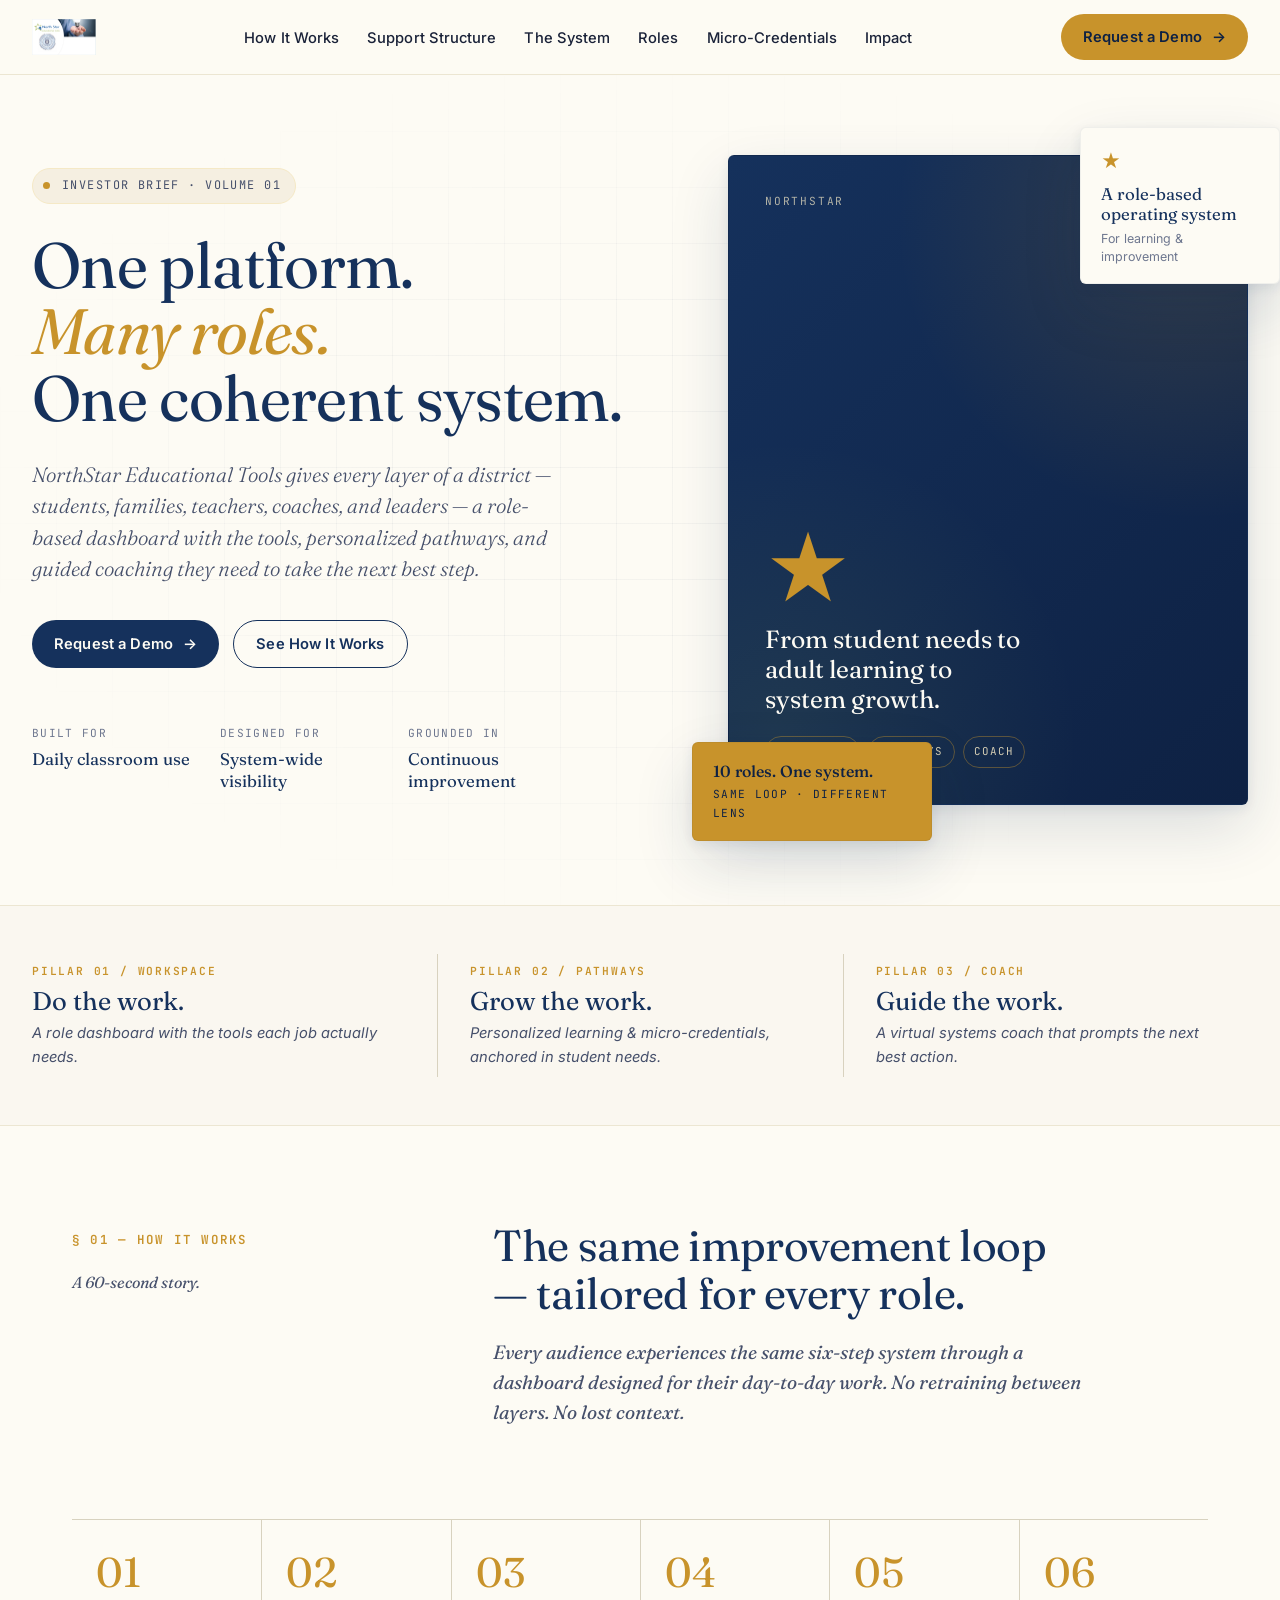
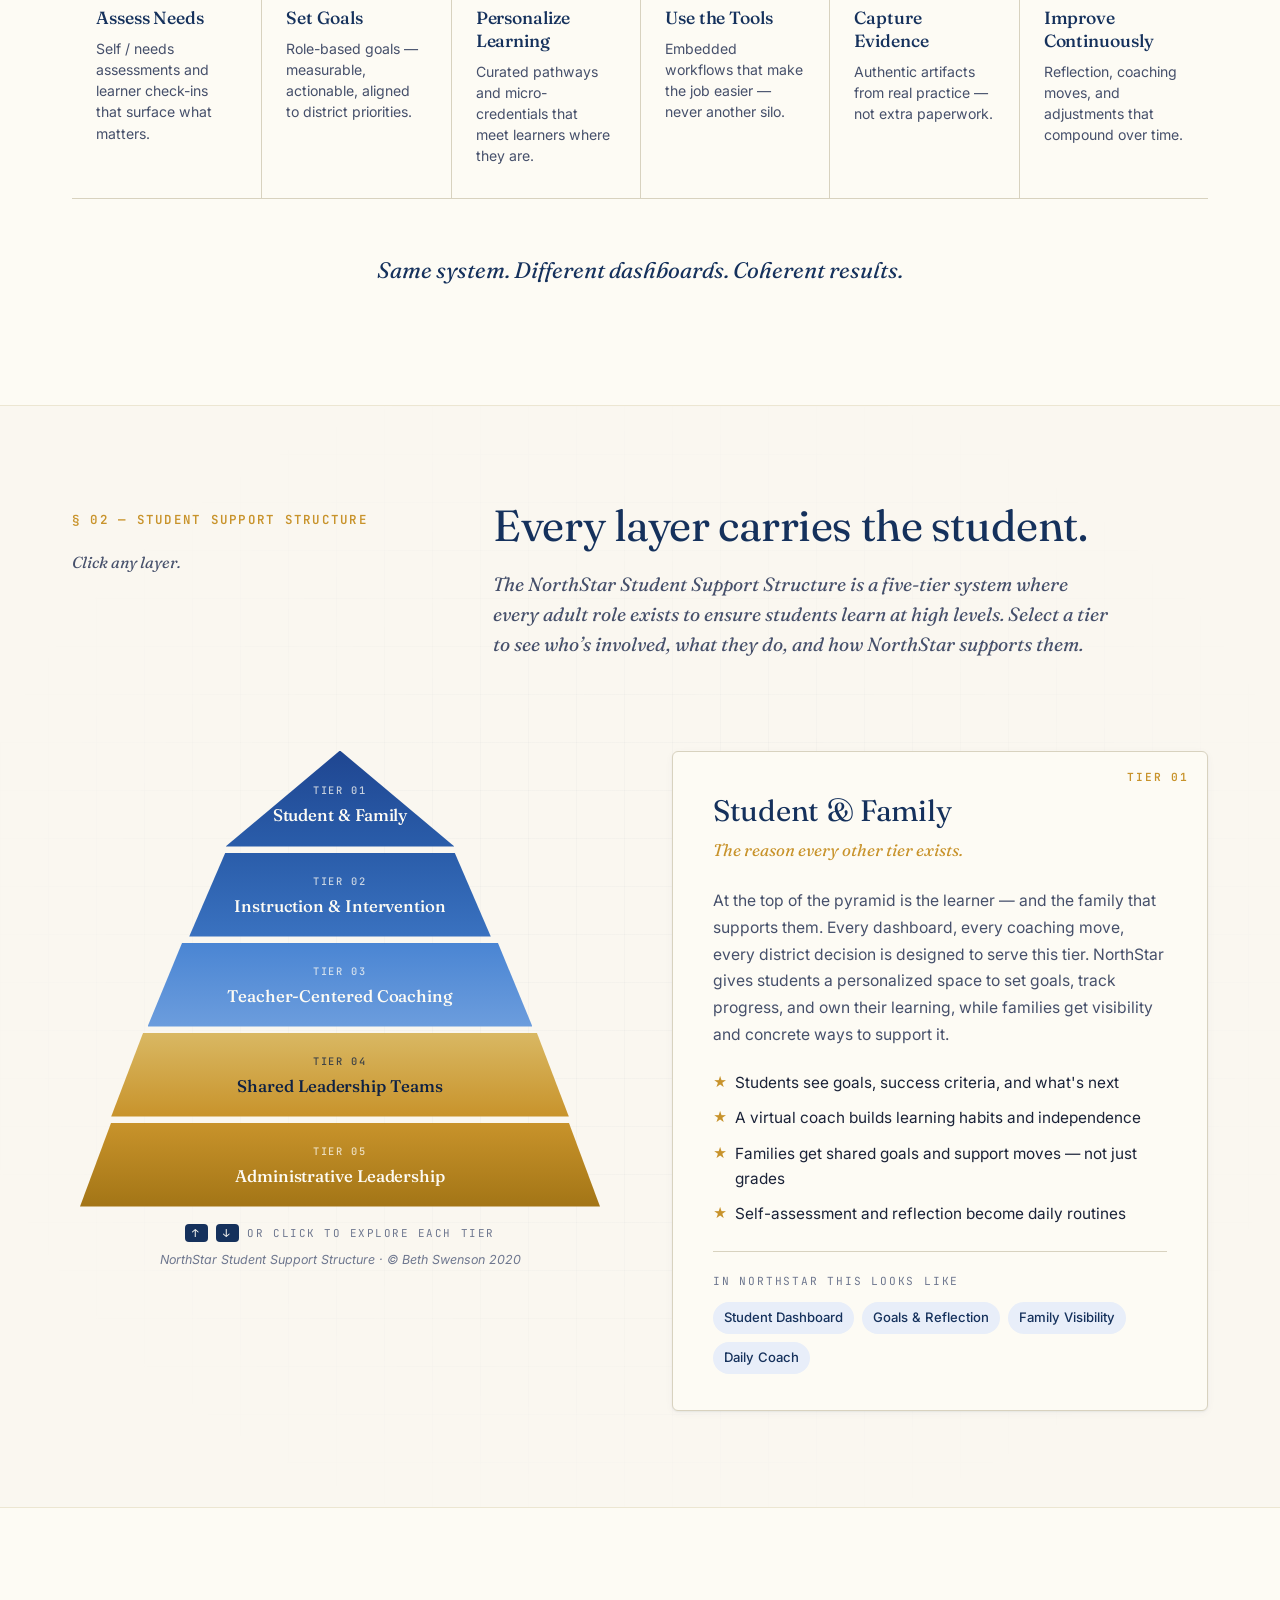
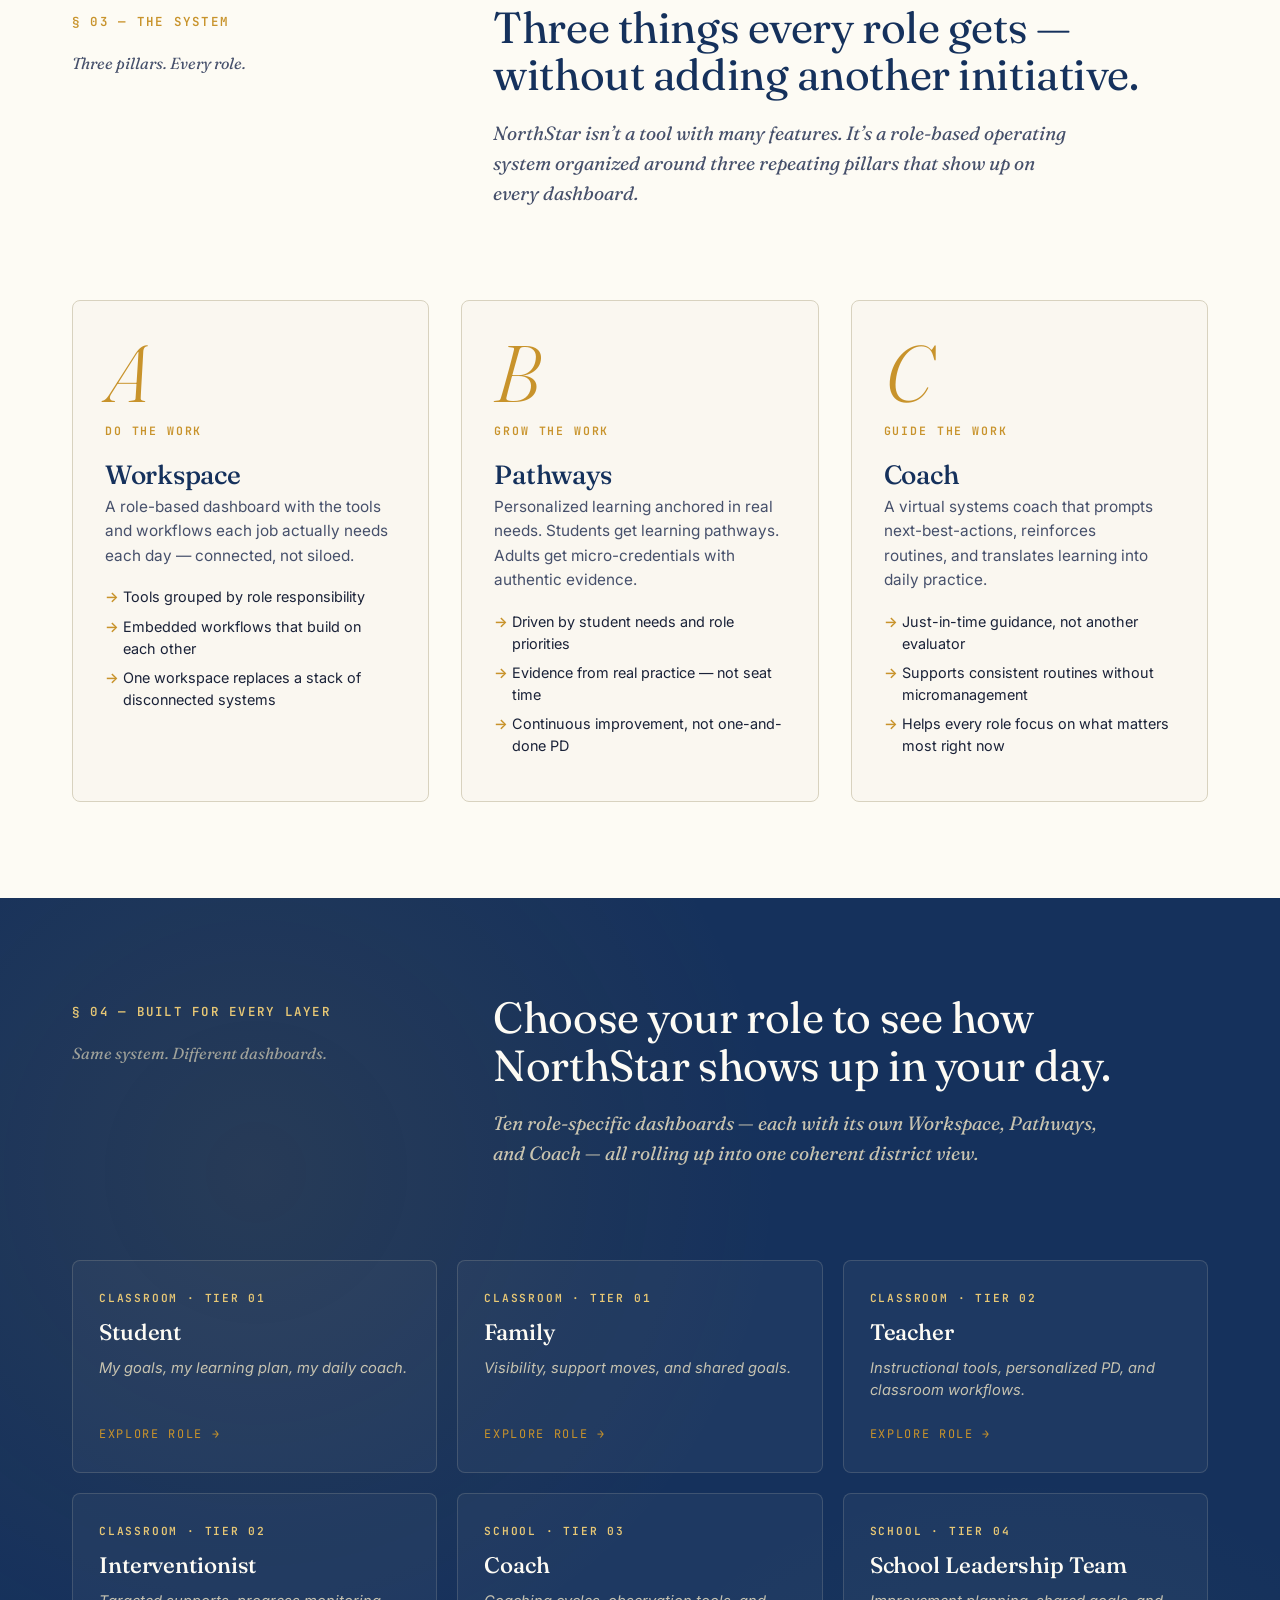
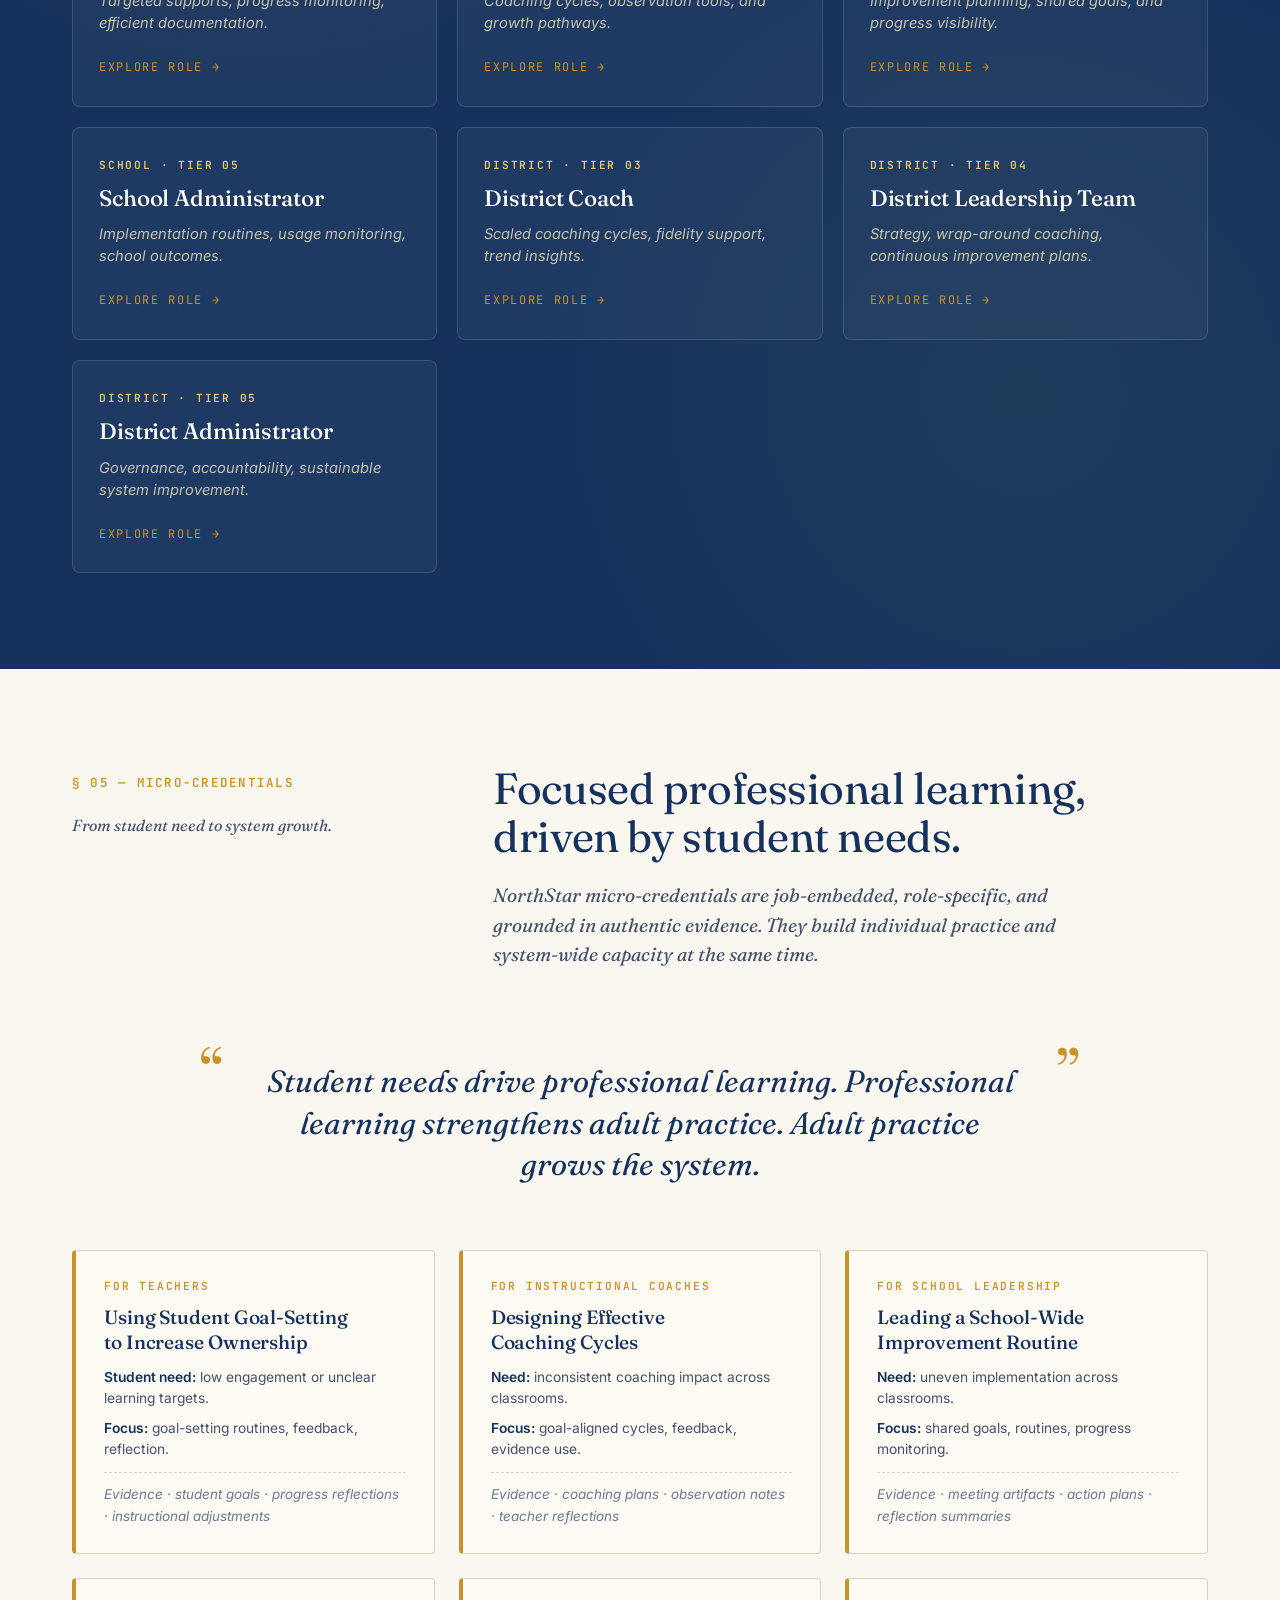
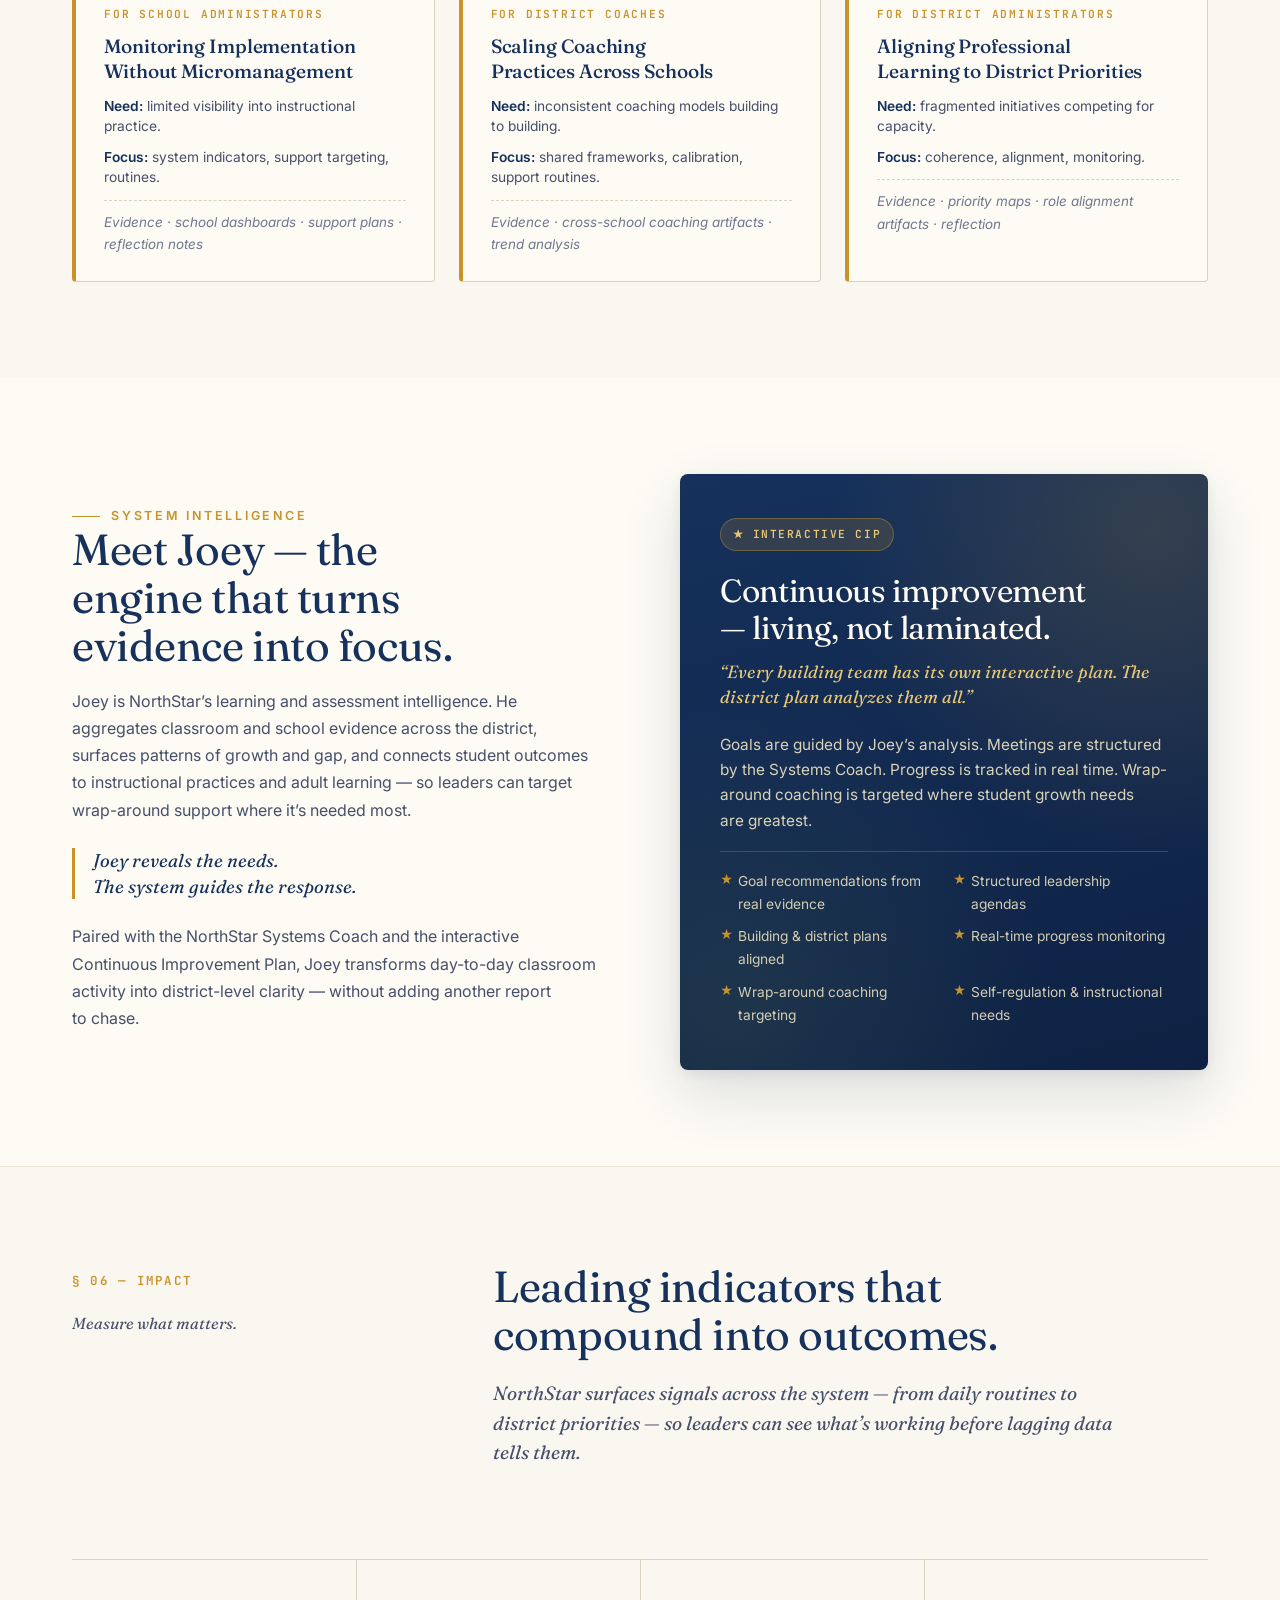
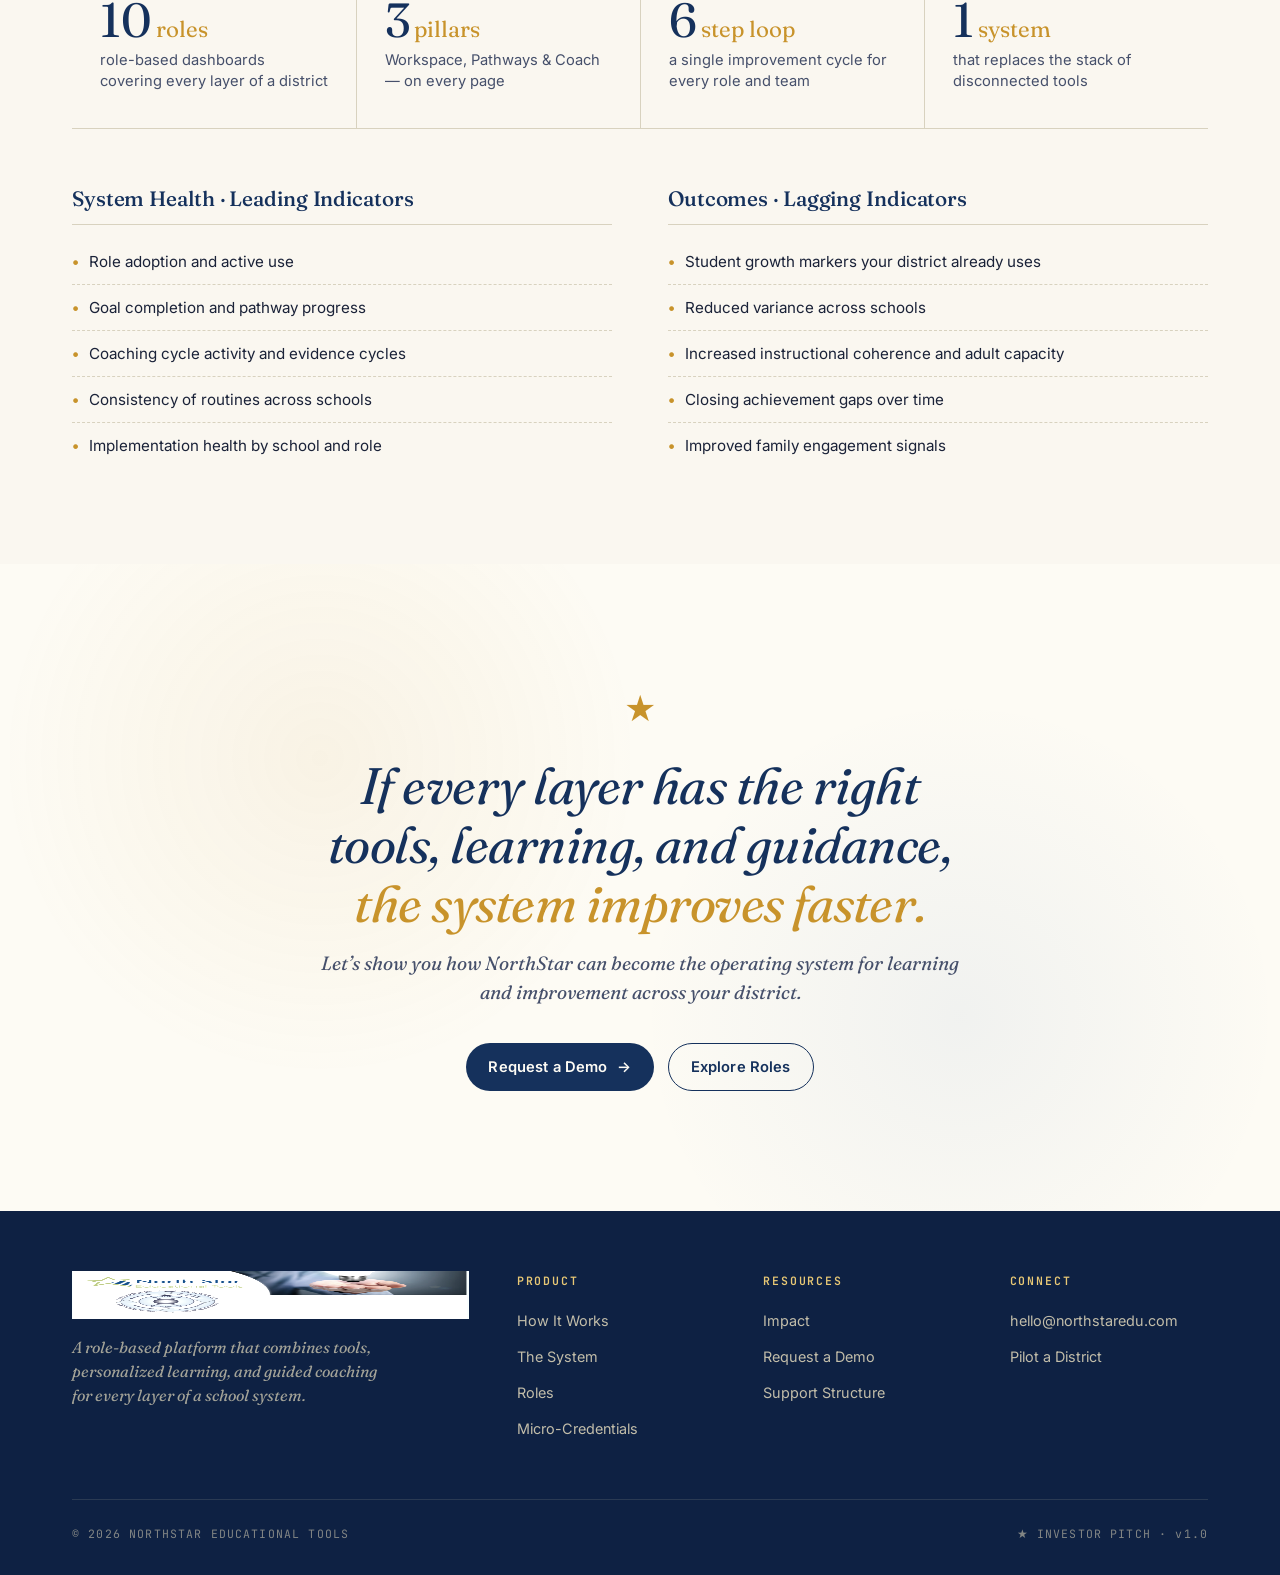
==== commit 790ef698: "Add initial styles for NorthStar Educational Tools brochure site - Create a new CSS file with compre" ====
--- a/design-v2/index.html
+++ b/design-v2/index.html
@@ -1,630 +1,803 @@
 <!doctype html>
 <html lang="en">
 <head>
-<meta charset="utf-8" />
-<meta name="viewport" content="width=device-width, initial-scale=1" />
-<title>NorthStar Educational Tools — A Coherent System for Learning, Growth, and Continuous Improvement</title>
-<link rel="preconnect" href="https://fonts.googleapis.com" />
-<link rel="preconnect" href="https://fonts.gstatic.com" crossorigin />
-<link href="https://fonts.googleapis.com/css2?family=DM+Serif+Display:ital@0;1&family=Source+Sans+3:wght@300;400;500;600;700&family=Caveat:wght@500;600;700&display=swap" rel="stylesheet" />
-<link rel="stylesheet" href="styles.css" />
+<meta charset="utf-8">
+<meta name="viewport" content="width=device-width, initial-scale=1">
+<title>NorthStar Educational Tools — One platform. Many roles. One coherent system.</title>
+<meta name="description" content="A role-based learning and improvement platform that combines tools, personalized pathways, and guided coaching for every layer of a school system.">
+
+<!-- Fonts -->
+<link rel="preconnect" href="https://fonts.googleapis.com">
+<link rel="preconnect" href="https://fonts.gstatic.com" crossorigin>
+<link href="https://fonts.googleapis.com/css2?family=Fraunces:ital,opsz,wght@0,9..144,300..600;1,9..144,300..500&family=Inter:wght@400;500;600;700&family=JetBrains+Mono:wght@400;500;600&display=swap" rel="stylesheet">
+
+<link rel="stylesheet" href="styles.css">
 </head>
 <body>
 
-<!-- =========================================================
-     NAVIGATION
-     ========================================================= -->
-<header class="topbar">
-  <a href="#top" class="brand">
-    <img src="assets/logo.png" alt="North Star Educational Tools" />
-  </a>
-  <nav class="nav">
-    <a href="#system">The System</a>
-    <a href="#joey">Meet Joey</a>
-    <a href="#pyramid">Support Structure</a>
-    <a href="#powers">What Powers It</a>
-    <a href="#implementation">Implementation</a>
-  </nav>
-  <a href="#contact" class="nav-cta">Request a Briefing →</a>
+<!-- =================================================================
+     NAV
+================================================================== -->
+<nav class="nav">
+  <div class="nav-inner">
+    <a class="nav-logo" href="#top">
+      <img src="assets/northstar-logo.png" alt="North Star Educational Tools">
+    </a>
+    <ul class="nav-links">
+      <li><a href="#how">How It Works</a></li>
+      <li><a href="#pyramid">Support Structure</a></li>
+      <li><a href="#system">The System</a></li>
+      <li><a href="#roles">Roles</a></li>
+      <li><a href="#micro">Micro-Credentials</a></li>
+      <li><a href="#impact">Impact</a></li>
+    </ul>
+    <a class="btn btn-gold" href="#cta">
+      Request a Demo
+      <span class="arrow">→</span>
+    </a>
+  </div>
+</nav>
+
+<!-- =================================================================
+     HERO
+================================================================== -->
+<header id="top" class="hero" data-screen-label="01 Hero">
+  <div class="hero-inner">
+    <div class="hero-copy">
+      <div class="hero-brochure-tag">
+        <span class="dot"></span>
+        Investor Brief · Volume 01
+      </div>
+      <h1>
+        One platform. <span class="accent">Many roles.</span><br>
+        One coherent system.
+      </h1>
+      <p class="hero-sub">
+        NorthStar Educational Tools gives every layer of a district — students,
+        families, teachers, coaches, and leaders — a role-based dashboard with
+        the tools, personalized pathways, and guided coaching they need to take
+        the next best step.
+      </p>
+      <div class="hero-ctas">
+        <a class="btn btn-primary" href="#cta">Request a Demo <span class="arrow">→</span></a>
+        <a class="btn btn-ghost" href="#how">See How It Works</a>
+      </div>
+
+      <div class="hero-meta">
+        <div class="hero-meta-item">
+          <div class="label">Built for</div>
+          <div class="value">Daily classroom use</div>
+        </div>
+        <div class="hero-meta-item">
+          <div class="label">Designed for</div>
+          <div class="value">System-wide visibility</div>
+        </div>
+        <div class="hero-meta-item">
+          <div class="label">Grounded in</div>
+          <div class="value">Continuous improvement</div>
+        </div>
+      </div>
+    </div>
+
+    <!-- Brochure-style stacked cover -->
+    <div class="hero-visual" aria-hidden="true">
+      <div class="hero-card tag-card">
+        <div class="star">★</div>
+        <div class="ttl">A role-based<br>operating system</div>
+        <div class="sub">For learning &amp; improvement</div>
+      </div>
+
+      <div class="hero-card main">
+        <div class="label-row">
+          <span>NORTHSTAR</span>
+          <span>EST. 2020</span>
+        </div>
+        <div class="big-num">★</div>
+        <div class="big-text">
+          From student needs to<br>adult learning to<br>system growth.
+        </div>
+        <div class="pillars">
+          <span>Workspace</span>
+          <span>Pathways</span>
+          <span>Coach</span>
+        </div>
+      </div>
+
+      <div class="hero-card bottom-card">
+        <div class="ttl">10 roles. One system.</div>
+        <div class="sub">Same loop · different lens</div>
+      </div>
+    </div>
+  </div>
 </header>
 
-<!-- =========================================================
-     HERO
-     ========================================================= -->
-<section id="top" class="hero">
-  <div class="hero-band"></div>
-  <div class="hero-grid">
-
-    <div class="hero-left">
-      <p class="eyebrow"><span class="dot"></span> District Overview &nbsp;·&nbsp; Instructional Design</p>
-      <h1 class="display">
-        A coherent <em>system</em> for learning,
-        growth, and continuous improvement.
-      </h1>
-      <p class="lede">
-        NorthStar Educational Tools is a role-based learning and improvement
-        system that connects every classroom, every coach, and every leader
-        through one instructional foundation — and a daily rhythm of evidence,
-        coaching, and care.
-      </p>
-      <div class="hero-cta">
-        <a class="btn btn-primary" href="#system">See how it works</a>
-        <a class="btn btn-ghost" href="#pyramid">Explore the structure</a>
-      </div>
-
-      <div class="hero-marquee">
-        <div class="marquee-item"><span class="num">PreK–8</span><span class="lbl">Coherent journey</span></div>
-        <div class="marquee-item"><span class="num">8</span><span class="lbl">Units per grade</span></div>
-        <div class="marquee-item"><span class="num">1,000s</span><span class="lbl">Classroom videos</span></div>
-        <div class="marquee-item"><span class="num">1</span><span class="lbl">System, not a stack</span></div>
-      </div>
-    </div>
-
-    <div class="hero-right">
-      <div class="hero-card">
-        <img src="assets/logo.png" alt="" class="hero-logo" />
-        <p class="hero-card-eyebrow">Brochure · Edition 01</p>
-        <h2 class="hero-card-title">North Star<br/><span>Educational Tools</span></h2>
-        <p class="hero-card-sub">For students, educators, and the leaders who guide them.</p>
-
-        <!-- Decorative star illustration -->
-        <svg class="hero-star" viewBox="0 0 200 200" aria-hidden="true">
-          <defs>
-            <linearGradient id="g1" x1="0" x2="1" y1="0" y2="1">
-              <stop offset="0" stop-color="#A8C36A"/>
-              <stop offset="1" stop-color="#7FA84A"/>
-            </linearGradient>
-          </defs>
-          <polygon points="100,10 122,72 188,76 137,118 156,182 100,148 44,182 63,118 12,76 78,72"
-                   fill="none" stroke="url(#g1)" stroke-width="6" stroke-linejoin="round"/>
-          <g stroke="#1F4E8C" stroke-width="7" stroke-linecap="round">
-            <line x1="58" y1="92"  x2="100" y2="92"/>
-            <line x1="62" y1="108" x2="108" y2="108"/>
-            <line x1="68" y1="124" x2="116" y2="124"/>
-          </g>
-        </svg>
-
-        <div class="hero-quote">
-          <span class="qmark">&ldquo;</span>
-          <p>Joey provides clarity. <em>People provide leadership.</em></p>
-        </div>
-      </div>
-    </div>
-
-  </div>
-
-  <!-- ribbon -->
-  <div class="hero-ribbon">
-    <span>Reading</span><span>·</span>
-    <span>Writing</span><span>·</span>
-    <span>Math</span><span>·</span>
-    <span>Science</span><span>·</span>
-    <span>Social Studies</span><span>·</span>
-    <span>Reading</span><span>·</span>
-    <span>Writing</span><span>·</span>
-    <span>Math</span><span>·</span>
-    <span>Science</span><span>·</span>
-    <span>Social Studies</span>
+<!-- =================================================================
+     PROMISE STRIP — three pillars at a glance
+================================================================== -->
+<section class="promise" style="padding: 48px 0;">
+  <div class="promise-inner">
+    <div class="promise-cell">
+      <span class="pillar-num">PILLAR 01 / WORKSPACE</span>
+      <span class="pillar-name">Do the work.</span>
+      <span class="pillar-tag">A role dashboard with the tools each job actually needs.</span>
+    </div>
+    <div class="promise-cell">
+      <span class="pillar-num">PILLAR 02 / PATHWAYS</span>
+      <span class="pillar-name">Grow the work.</span>
+      <span class="pillar-tag">Personalized learning &amp; micro-credentials, anchored in student needs.</span>
+    </div>
+    <div class="promise-cell">
+      <span class="pillar-num">PILLAR 03 / COACH</span>
+      <span class="pillar-name">Guide the work.</span>
+      <span class="pillar-tag">A virtual systems coach that prompts the next best action.</span>
+    </div>
   </div>
 </section>
 
-
-<!-- =========================================================
-     PURPOSE
-     ========================================================= -->
-<section class="purpose">
-  <div class="container two-col">
-    <div class="col-left">
-      <p class="section-eyebrow">Purpose of this document</p>
-      <h2 class="h2">This is not a <br/>collection of tools.</h2>
-      <p class="caveat">It is one coherent system.</p>
-    </div>
-    <div class="col-right">
-      <p class="big-body">
-        NorthStar Educational Tools is a role-based learning and improvement
-        system designed to support students, educators, and leaders through
-        a coherent instructional foundation and guided continuous improvement.
-      </p>
-      <ul class="check-list">
-        <li>How NorthStar works as a system</li>
-        <li>How roles connect through daily learning and leadership routines</li>
-        <li>The instructional foundation that powers the system</li>
-        <li>How districts implement and sustain improvement over time</li>
-      </ul>
-    </div>
-  </div>
-</section>
-
-
-<!-- =========================================================
-     JOEY — At the Center
-     ========================================================= -->
-<section id="joey" class="joey">
-  <div class="container">
-    <div class="joey-card">
-      <div class="joey-left">
-        <p class="section-eyebrow on-blue">At the center</p>
-        <h2 class="h2 on-blue">Meet Joey<span class="amp"> —</span><br/>the learning intelligence.</h2>
-        <p class="big-body on-blue">
-          Joey is the learning intelligence within NorthStar that organizes
-          learning evidence, identifies patterns, and supports instructional
-          and leadership decision-making.
-        </p>
-        <p class="pull-quote">
-          <span>&ldquo;</span>Joey provides clarity.
-          <em>People provide leadership.</em>
-        </p>
-      </div>
-
-      <div class="joey-right">
-        <div class="joey-orbit" aria-hidden="true">
-          <div class="orbit-ring"></div>
-          <div class="orbit-ring inner"></div>
-          <div class="orbit-core">
-            <span class="core-eyebrow">JOEY</span>
-            <span class="core-title">Learning<br/>Intelligence</span>
-          </div>
-          <span class="orbit-tag tag-1">Goals</span>
-          <span class="orbit-tag tag-2">Patterns</span>
-          <span class="orbit-tag tag-3">Self-regulation</span>
-          <span class="orbit-tag tag-4">Evidence</span>
-        </div>
-
-        <div class="joey-split">
-          <div class="split">
-            <p class="split-label">For students</p>
-            <p>A learning guide that helps clarify goals, focus attention, and build self-regulation.</p>
-          </div>
-          <div class="split">
-            <p class="split-label">For educators &amp; leaders</p>
-            <p>Clear insight into learning patterns, strengths, and needs — grounded in daily evidence, not guesswork.</p>
-          </div>
-        </div>
-      </div>
-    </div>
-  </div>
-</section>
-
-
-<!-- =========================================================
-     HOW NORTHSTAR WORKS — Learning Day / Leadership Day
-     ========================================================= -->
-<section id="system" class="system">
+<!-- =================================================================
+     HOW IT WORKS — improvement loop
+================================================================== -->
+<section id="how" class="howitworks" data-screen-label="02 How It Works">
   <div class="container">
     <div class="section-head">
-      <p class="section-eyebrow">How NorthStar works as a system</p>
-      <h2 class="h2 center">A continuous loop between<br/><em>learning</em> and <em>leadership</em>.</h2>
-      <p class="section-sub">NorthStar connects what happens in classrooms every day with how schools and districts guide improvement.</p>
-    </div>
-
-    <div class="day-grid">
-      <article class="day-card day-learning">
-        <div class="day-tag">01 · Daily</div>
-        <h3 class="day-title">The Learning Day</h3>
-        <ul class="day-list">
-          <li><span>•</span> Students learn through reading, writing, math, science, and social studies workshops</li>
-          <li><span>•</span> Joey supports focus, self-regulation, and next steps</li>
-          <li><span>•</span> Daily learning creates standards-aligned evidence</li>
-          <li><span>•</span> Teachers spend less time assessing and more time instructing</li>
+      <div class="meta">
+        <div class="num">§ 01 — HOW IT WORKS</div>
+        <div class="label">A 60-second story.</div>
+      </div>
+      <div>
+        <h2>The same improvement loop &mdash; tailored for every role.</h2>
+        <p class="lede">
+          Every audience experiences the same six-step system through a dashboard
+          designed for their day-to-day work. No retraining between layers.
+          No lost context.
+        </p>
+      </div>
+    </div>
+
+    <div class="loop-grid">
+      <div class="loop-step">
+        <span class="num">01</span>
+        <h4>Assess Needs</h4>
+        <p>Self / needs assessments and learner check-ins that surface what matters.</p>
+      </div>
+      <div class="loop-step">
+        <span class="num">02</span>
+        <h4>Set Goals</h4>
+        <p>Role-based goals — measurable, actionable, aligned to district priorities.</p>
+      </div>
+      <div class="loop-step">
+        <span class="num">03</span>
+        <h4>Personalize Learning</h4>
+        <p>Curated pathways and micro-credentials that meet learners where they are.</p>
+      </div>
+      <div class="loop-step">
+        <span class="num">04</span>
+        <h4>Use the Tools</h4>
+        <p>Embedded workflows that make the job easier — never another silo.</p>
+      </div>
+      <div class="loop-step">
+        <span class="num">05</span>
+        <h4>Capture Evidence</h4>
+        <p>Authentic artifacts from real practice — not extra paperwork.</p>
+      </div>
+      <div class="loop-step">
+        <span class="num">06</span>
+        <h4>Improve Continuously</h4>
+        <p>Reflection, coaching moves, and adjustments that compound over time.</p>
+      </div>
+    </div>
+
+    <p class="loop-bridge">
+      Same system. Different dashboards. Coherent results.
+    </p>
+  </div>
+</section>
+
+<!-- =================================================================
+     PYRAMID — Student Support Structure (interactive)
+================================================================== -->
+<section id="pyramid" class="pyramid-section" data-screen-label="03 Support Structure">
+  <div class="container">
+    <div class="section-head">
+      <div class="meta">
+        <div class="num">§ 02 — STUDENT SUPPORT STRUCTURE</div>
+        <div class="label">Click any layer.</div>
+      </div>
+      <div>
+        <h2>Every layer carries the student.</h2>
+        <p class="lede">
+          The NorthStar Student Support Structure is a five-tier system where every
+          adult role exists to ensure students learn at high levels. Select a tier
+          to see who&rsquo;s involved, what they do, and how NorthStar supports them.
+        </p>
+      </div>
+    </div>
+
+    <div class="pyramid-layout">
+      <!-- LEFT: Pyramid -->
+      <div class="pyramid-stage">
+        <div class="pyramid" id="pyramid">
+          <button class="pyramid-row tier-1 active" data-tier="1" aria-label="Student & Family">
+            <span class="row-num">TIER 01</span>
+            <span class="row-title">Student &amp; Family</span>
+          </button>
+          <button class="pyramid-row tier-2" data-tier="2">
+            <span class="row-num">TIER 02</span>
+            <span class="row-title">Instruction &amp; Intervention</span>
+          </button>
+          <button class="pyramid-row tier-3" data-tier="3">
+            <span class="row-num">TIER 03</span>
+            <span class="row-title">Teacher-Centered Coaching</span>
+          </button>
+          <button class="pyramid-row tier-4" data-tier="4">
+            <span class="row-num">TIER 04</span>
+            <span class="row-title">Shared Leadership Teams</span>
+          </button>
+          <button class="pyramid-row tier-5" data-tier="5">
+            <span class="row-num">TIER 05</span>
+            <span class="row-title">Administrative Leadership</span>
+          </button>
+        </div>
+        <div class="pyramid-tip">
+          <kbd>↑</kbd> <kbd>↓</kbd> or click to explore each tier
+        </div>
+        <div class="pyramid-credit">
+          NorthStar Student Support Structure · © Beth Swenson 2020
+        </div>
+      </div>
+
+      <!-- RIGHT: Detail panel -->
+      <div class="pyramid-detail" id="pyramidDetail">
+        <!-- populated by JS -->
+      </div>
+    </div>
+  </div>
+</section>
+
+<!-- =================================================================
+     THREE PILLARS — Workspace, Pathways, Coach
+================================================================== -->
+<section id="system" class="pillars-section" data-screen-label="04 The System">
+  <div class="container">
+    <div class="section-head">
+      <div class="meta">
+        <div class="num">§ 03 — THE SYSTEM</div>
+        <div class="label">Three pillars. Every role.</div>
+      </div>
+      <div>
+        <h2>Three things every role gets &mdash; without adding another initiative.</h2>
+        <p class="lede">
+          NorthStar isn&rsquo;t a tool with many features. It&rsquo;s a role-based
+          operating system organized around three repeating pillars that
+          show up on every dashboard.
+        </p>
+      </div>
+    </div>
+
+    <div class="pillar-grid">
+      <article class="pillar-card">
+        <div class="pillar-mark">A</div>
+        <span class="pillar-tag">DO THE WORK</span>
+        <h3>Workspace</h3>
+        <p>
+          A role-based dashboard with the tools and workflows each job actually
+          needs each day &mdash; connected, not siloed.
+        </p>
+        <ul>
+          <li>Tools grouped by role responsibility</li>
+          <li>Embedded workflows that build on each other</li>
+          <li>One workspace replaces a stack of disconnected systems</li>
         </ul>
       </article>
 
-      <div class="day-loop" aria-hidden="true">
-        <svg viewBox="0 0 120 240">
-          <defs>
-            <marker id="arr" viewBox="0 0 10 10" refX="6" refY="5" markerWidth="6" markerHeight="6" orient="auto-start-reverse">
-              <path d="M0,0 L10,5 L0,10 z" fill="#D4A537"/>
-            </marker>
-          </defs>
-          <path d="M30,30 C90,30 90,110 30,110" fill="none" stroke="#D4A537" stroke-width="2.5" marker-end="url(#arr)"/>
-          <path d="M90,210 C30,210 30,130 90,130" fill="none" stroke="#1F4E8C" stroke-width="2.5" marker-end="url(#arr)"/>
-        </svg>
-        <span class="loop-label">Continuous<br/>Feedback Loop</span>
-      </div>
-
-      <article class="day-card day-leadership">
-        <div class="day-tag">02 · Daily</div>
-        <h3 class="day-title">The Leadership Day</h3>
-        <ul class="day-list">
-          <li><span>•</span> Learning evidence becomes visible patterns</li>
-          <li><span>•</span> Building leadership teams guide improvement through interactive plans</li>
-          <li><span>•</span> District leadership aligns support and resources</li>
-          <li><span>•</span> Wrap-around coaching is targeted where growth needs are greatest</li>
+      <article class="pillar-card">
+        <div class="pillar-mark">B</div>
+        <span class="pillar-tag">GROW THE WORK</span>
+        <h3>Pathways</h3>
+        <p>
+          Personalized learning anchored in real needs. Students get learning
+          pathways. Adults get micro-credentials with authentic evidence.
+        </p>
+        <ul>
+          <li>Driven by student needs and role priorities</li>
+          <li>Evidence from real practice — not seat time</li>
+          <li>Continuous improvement, not one-and-done PD</li>
         </ul>
       </article>
+
+      <article class="pillar-card">
+        <div class="pillar-mark">C</div>
+        <span class="pillar-tag">GUIDE THE WORK</span>
+        <h3>Coach</h3>
+        <p>
+          A virtual systems coach that prompts next-best-actions, reinforces
+          routines, and translates learning into daily practice.
+        </p>
+        <ul>
+          <li>Just-in-time guidance, not another evaluator</li>
+          <li>Supports consistent routines without micromanagement</li>
+          <li>Helps every role focus on what matters most right now</li>
+        </ul>
+      </article>
     </div>
   </div>
 </section>
 
-
-<!-- =========================================================
-     PYRAMID — Student Support Structure (interactive)
-     ========================================================= -->
-<section id="pyramid" class="pyramid-section">
+<!-- =================================================================
+     ROLES — choose your layer
+================================================================== -->
+<section id="roles" class="roles-section" data-screen-label="05 Roles">
   <div class="container">
     <div class="section-head">
-      <p class="section-eyebrow">Roles within the system</p>
-      <h2 class="h2 center">The North Star Student<br/>Support Structure.</h2>
-      <p class="section-sub">Every level supports the one above it. Click any layer to see how that role connects to the system.</p>
-    </div>
-
-    <div class="pyramid-wrap">
-      <!-- Pyramid -->
-      <div class="pyramid" id="pyramid">
-
-        <button class="layer layer-1" data-level="1" aria-expanded="false">
-          <div class="layer-shape">
-            <span class="layer-num">01</span>
-            <span class="layer-label">Student &amp; Family</span>
-          </div>
-        </button>
-
-        <button class="layer layer-2" data-level="2" aria-expanded="false">
-          <div class="layer-shape">
-            <span class="layer-num">02</span>
-            <span class="layer-label">Instruction &amp; Intervention</span>
-          </div>
-        </button>
-
-        <button class="layer layer-3" data-level="3" aria-expanded="false">
-          <div class="layer-shape">
-            <span class="layer-num">03</span>
-            <span class="layer-label">Teacher-Centered Coaching</span>
-          </div>
-        </button>
-
-        <button class="layer layer-4" data-level="4" aria-expanded="false">
-          <div class="layer-shape">
-            <span class="layer-num">04</span>
-            <span class="layer-label">Shared Leadership Teams</span>
-          </div>
-        </button>
-
-        <button class="layer layer-5" data-level="5" aria-expanded="false">
-          <div class="layer-shape">
-            <span class="layer-num">05</span>
-            <span class="layer-label">Administrative Leadership</span>
-          </div>
-        </button>
-
-        <p class="pyramid-credit">© Beth Swenson · NorthStar Student Support Structure</p>
-      </div>
-
-      <!-- Detail Panel -->
-      <aside class="layer-panel" id="layerPanel">
-        <button class="panel-close" aria-label="Close">×</button>
-
-        <div class="panel-content" data-content="default">
-          <p class="panel-eyebrow">Tap a level</p>
-          <h3 class="panel-title">Five connected layers,<br/>one shared purpose.</h3>
-          <p class="panel-body">
-            The pyramid moves from the student outward. Each role above
-            sustains the role below — and Joey makes the connections
-            visible at every layer. <span class="caveat-inline">Click any layer.</span>
-          </p>
-          <ul class="panel-overview">
-            <li><span class="dot dot-1"></span><b>Student &amp; Family</b> — clarity, growth, trust.</li>
-            <li><span class="dot dot-2"></span><b>Instruction &amp; Intervention</b> — precise, responsive teaching.</li>
-            <li><span class="dot dot-3"></span><b>Teacher-Centered Coaching</b> — student-centered coaching where it matters.</li>
-            <li><span class="dot dot-4"></span><b>Shared Leadership Teams</b> — building &amp; district alignment.</li>
-            <li><span class="dot dot-5"></span><b>Administrative Leadership</b> — coherence, sustainability.</li>
-          </ul>
-        </div>
-
-        <!-- Hidden content templates rendered by JS -->
-        <template id="tpl-1">
-          <p class="panel-eyebrow"><span class="pip pip-1"></span> Layer 01</p>
-          <h3 class="panel-title">Student &amp; Family</h3>
-          <p class="panel-lede">Clear learning goals, personalized support, and a record of growth families can trust.</p>
-          <div class="panel-cols">
-            <div>
-              <p class="panel-sub">Students</p>
-              <ul class="panel-list">
-                <li>Experience clear learning goals and personalized support</li>
-                <li>Build independence and self-regulation</li>
-                <li>See progress and growth over time</li>
-              </ul>
-            </div>
-            <div>
-              <p class="panel-sub">Families</p>
-              <ul class="panel-list">
-                <li>Benefit from coherent learning experiences</li>
-                <li>Trust that instruction is aligned and responsive</li>
-                <li>See learning as growth, not isolated snapshots</li>
-              </ul>
-            </div>
-          </div>
-        </template>
-
-        <template id="tpl-2">
-          <p class="panel-eyebrow"><span class="pip pip-2"></span> Layer 02</p>
-          <h3 class="panel-title">Instruction &amp; Intervention</h3>
-          <p class="panel-lede">Teachers spend less time assessing and more time teaching, conferring, and building relationships.</p>
-          <div class="panel-cols">
-            <div>
-              <p class="panel-sub">Teachers</p>
-              <ul class="panel-list">
-                <li>Spend less time assessing and organizing data</li>
-                <li>Spend more time teaching and conferring</li>
-                <li>Use evidence-informed planning for whole-group, small-group, and 1:1 instruction</li>
-              </ul>
-            </div>
-            <div>
-              <p class="panel-sub">Joey supports</p>
-              <ul class="panel-list">
-                <li>Targeted practice through e-learning games</li>
-                <li>Phonemic awareness, phonics, morphology, grammar &amp; vocabulary</li>
-                <li>Precise, responsive, and engaging intervention</li>
-              </ul>
-            </div>
-          </div>
-        </template>
-
-        <template id="tpl-3">
-          <p class="panel-eyebrow"><span class="pip pip-3"></span> Layer 03</p>
-          <h3 class="panel-title">Teacher-Centered Coaching</h3>
-          <p class="panel-lede">Coaching that is teacher-centered — and student-centered in its outcomes.</p>
-          <div class="panel-cols">
-            <div>
-              <p class="panel-sub">School &amp; District Coaches</p>
-              <ul class="panel-list">
-                <li>See patterns across classrooms and schools</li>
-                <li>Focus coaching where it will have the greatest impact</li>
-                <li>Scale effective instructional practices</li>
-              </ul>
-            </div>
-            <div>
-              <p class="panel-sub">Powered by</p>
-              <ul class="panel-list">
-                <li>Thousands of real classroom videos</li>
-                <li>Job-embedded professional learning</li>
-                <li>No separate video platforms required</li>
-              </ul>
-            </div>
-          </div>
-        </template>
-
-        <template id="tpl-4">
-          <p class="panel-eyebrow"><span class="pip pip-4"></span> Layer 04</p>
-          <h3 class="panel-title">Shared Leadership Teams</h3>
-          <p class="panel-lede">Building and district teams guide improvement together — with shared understanding and aligned action.</p>
-          <div class="panel-cols">
-            <div>
-              <p class="panel-sub">School Leadership Teams</p>
-              <ul class="panel-list">
-                <li>Guide building-level continuous improvement</li>
-                <li>Align professional learning and coaching</li>
-                <li>Lead with shared understanding</li>
-              </ul>
-            </div>
-            <div>
-              <p class="panel-sub">District Leadership Teams</p>
-              <ul class="panel-list">
-                <li>Identify district-wide learning patterns and gaps</li>
-                <li>Guide wrap-around coaching to priority buildings</li>
-                <li>Align professional learning to student and system needs</li>
-              </ul>
-            </div>
-          </div>
-        </template>
-
-        <template id="tpl-5">
-          <p class="panel-eyebrow"><span class="pip pip-5"></span> Layer 05</p>
-          <h3 class="panel-title">Administrative Leadership</h3>
-          <p class="panel-lede">Coherence, sustainability, and long-term focus across the system.</p>
-          <div class="panel-cols">
-            <div>
-              <p class="panel-sub">School Administrators</p>
-              <ul class="panel-list">
-                <li>Strengthen instructional coherence</li>
-                <li>Guide implementation with clarity and care</li>
-                <li>Support teams without micromanagement</li>
-              </ul>
-            </div>
-            <div>
-              <p class="panel-sub">District Administrators</p>
-              <ul class="panel-list">
-                <li>Guide system coherence and sustainability</li>
-                <li>Understand growth in learning and implementation</li>
-                <li>Lead with insight, alignment, and long-term focus</li>
-              </ul>
-            </div>
-          </div>
-        </template>
-      </aside>
+      <div class="meta">
+        <div class="num">§ 04 — BUILT FOR EVERY LAYER</div>
+        <div class="label">Same system. Different dashboards.</div>
+      </div>
+      <div>
+        <h2>Choose your role to see how NorthStar shows up in your day.</h2>
+        <p class="lede">
+          Ten role-specific dashboards &mdash; each with its own Workspace,
+          Pathways, and Coach &mdash; all rolling up into one coherent district view.
+        </p>
+      </div>
+    </div>
+
+    <div class="role-grid">
+      <div class="role-card">
+        <span class="role-tier">CLASSROOM · TIER 01</span>
+        <h4>Student</h4>
+        <p>My goals, my learning plan, my daily coach.</p>
+        <span class="role-arrow">Explore role →</span>
+      </div>
+      <div class="role-card">
+        <span class="role-tier">CLASSROOM · TIER 01</span>
+        <h4>Family</h4>
+        <p>Visibility, support moves, and shared goals.</p>
+        <span class="role-arrow">Explore role →</span>
+      </div>
+      <div class="role-card">
+        <span class="role-tier">CLASSROOM · TIER 02</span>
+        <h4>Teacher</h4>
+        <p>Instructional tools, personalized PD, and classroom workflows.</p>
+        <span class="role-arrow">Explore role →</span>
+      </div>
+      <div class="role-card">
+        <span class="role-tier">CLASSROOM · TIER 02</span>
+        <h4>Interventionist</h4>
+        <p>Targeted supports, progress monitoring, efficient documentation.</p>
+        <span class="role-arrow">Explore role →</span>
+      </div>
+      <div class="role-card">
+        <span class="role-tier">SCHOOL · TIER 03</span>
+        <h4>Coach</h4>
+        <p>Coaching cycles, observation tools, and growth pathways.</p>
+        <span class="role-arrow">Explore role →</span>
+      </div>
+      <div class="role-card">
+        <span class="role-tier">SCHOOL · TIER 04</span>
+        <h4>School Leadership Team</h4>
+        <p>Improvement planning, shared goals, and progress visibility.</p>
+        <span class="role-arrow">Explore role →</span>
+      </div>
+      <div class="role-card">
+        <span class="role-tier">SCHOOL · TIER 05</span>
+        <h4>School Administrator</h4>
+        <p>Implementation routines, usage monitoring, school outcomes.</p>
+        <span class="role-arrow">Explore role →</span>
+      </div>
+      <div class="role-card">
+        <span class="role-tier">DISTRICT · TIER 03</span>
+        <h4>District Coach</h4>
+        <p>Scaled coaching cycles, fidelity support, trend insights.</p>
+        <span class="role-arrow">Explore role →</span>
+      </div>
+      <div class="role-card">
+        <span class="role-tier">DISTRICT · TIER 04</span>
+        <h4>District Leadership Team</h4>
+        <p>Strategy, wrap-around coaching, continuous improvement plans.</p>
+        <span class="role-arrow">Explore role →</span>
+      </div>
+      <div class="role-card">
+        <span class="role-tier">DISTRICT · TIER 05</span>
+        <h4>District Administrator</h4>
+        <p>Governance, accountability, sustainable system improvement.</p>
+        <span class="role-arrow">Explore role →</span>
+      </div>
     </div>
   </div>
 </section>
 
-
-<!-- =========================================================
-     CONTINUOUS IMPROVEMENT (CIP)
-     ========================================================= -->
-<section class="cip">
+<!-- =================================================================
+     MICRO-CREDENTIALS
+================================================================== -->
+<section id="micro" class="mc-section" data-screen-label="06 Micro-Credentials">
   <div class="container">
     <div class="section-head">
-      <p class="section-eyebrow">Continuous improvement — built into the system</p>
-      <h2 class="h2 center">Improvement is a <em>living process</em>,<br/>not a static document.</h2>
-    </div>
-    <div class="cip-grid">
-      <article class="cip-card">
-        <div class="cip-marker">B</div>
-        <h3>Building-Level CIPs</h3>
-        <ul>
-          <li>Analyze student and instructional needs</li>
-          <li>Set focused goals aligned to district priorities</li>
-          <li>Guide meetings, action steps, and coaching</li>
-          <li>Adjust instruction based on evidence</li>
+      <div class="meta">
+        <div class="num">§ 05 — MICRO-CREDENTIALS</div>
+        <div class="label">From student need to system growth.</div>
+      </div>
+      <div>
+        <h2>Focused professional learning, driven by student needs.</h2>
+        <p class="lede">
+          NorthStar micro-credentials are job-embedded, role-specific, and
+          grounded in authentic evidence. They build individual practice
+          and system-wide capacity at the same time.
+        </p>
+      </div>
+    </div>
+
+    <p class="mc-quote">
+      Student needs drive professional learning. Professional learning
+      strengthens adult practice. Adult practice grows the system.
+    </p>
+
+    <div class="mc-grid">
+      <div class="mc-card">
+        <div class="role">FOR TEACHERS</div>
+        <h4>Using Student Goal-Setting to Increase Ownership</h4>
+        <div class="need"><strong>Student need:</strong> low engagement or unclear learning targets.</div>
+        <div class="need"><strong>Focus:</strong> goal-setting routines, feedback, reflection.</div>
+        <div class="ev">Evidence · student goals · progress reflections · instructional adjustments</div>
+      </div>
+      <div class="mc-card">
+        <div class="role">FOR INSTRUCTIONAL COACHES</div>
+        <h4>Designing Effective Coaching Cycles</h4>
+        <div class="need"><strong>Need:</strong> inconsistent coaching impact across classrooms.</div>
+        <div class="need"><strong>Focus:</strong> goal-aligned cycles, feedback, evidence use.</div>
+        <div class="ev">Evidence · coaching plans · observation notes · teacher reflections</div>
+      </div>
+      <div class="mc-card">
+        <div class="role">FOR SCHOOL LEADERSHIP</div>
+        <h4>Leading a School-Wide Improvement Routine</h4>
+        <div class="need"><strong>Need:</strong> uneven implementation across classrooms.</div>
+        <div class="need"><strong>Focus:</strong> shared goals, routines, progress monitoring.</div>
+        <div class="ev">Evidence · meeting artifacts · action plans · reflection summaries</div>
+      </div>
+      <div class="mc-card">
+        <div class="role">FOR SCHOOL ADMINISTRATORS</div>
+        <h4>Monitoring Implementation Without Micromanagement</h4>
+        <div class="need"><strong>Need:</strong> limited visibility into instructional practice.</div>
+        <div class="need"><strong>Focus:</strong> system indicators, support targeting, routines.</div>
+        <div class="ev">Evidence · school dashboards · support plans · reflection notes</div>
+      </div>
+      <div class="mc-card">
+        <div class="role">FOR DISTRICT COACHES</div>
+        <h4>Scaling Coaching Practices Across Schools</h4>
+        <div class="need"><strong>Need:</strong> inconsistent coaching models building to building.</div>
+        <div class="need"><strong>Focus:</strong> shared frameworks, calibration, support routines.</div>
+        <div class="ev">Evidence · cross-school coaching artifacts · trend analysis</div>
+      </div>
+      <div class="mc-card">
+        <div class="role">FOR DISTRICT ADMINISTRATORS</div>
+        <h4>Aligning Professional Learning to District Priorities</h4>
+        <div class="need"><strong>Need:</strong> fragmented initiatives competing for capacity.</div>
+        <div class="need"><strong>Focus:</strong> coherence, alignment, monitoring.</div>
+        <div class="ev">Evidence · priority maps · role alignment artifacts · reflection</div>
+      </div>
+    </div>
+  </div>
+</section>
+
+<!-- =================================================================
+     JOEY + CIP SPOTLIGHT
+================================================================== -->
+<section class="spotlight" data-screen-label="07 Joey & CIP">
+  <div class="container">
+    <div class="spotlight-grid">
+      <div class="spotlight-text">
+        <div class="eyebrow">SYSTEM INTELLIGENCE</div>
+        <h2>Meet Joey &mdash; the engine that turns evidence into focus.</h2>
+        <p>
+          Joey is NorthStar&rsquo;s learning and assessment intelligence. He
+          aggregates classroom and school evidence across the district, surfaces
+          patterns of growth and gap, and connects student outcomes to
+          instructional practices and adult learning &mdash; so leaders can
+          target wrap-around support where it&rsquo;s needed most.
+        </p>
+        <p class="anchor">
+          Joey reveals the needs.<br>
+          The system guides the response.
+        </p>
+        <p>
+          Paired with the NorthStar Systems Coach and the interactive
+          Continuous Improvement Plan, Joey transforms day-to-day classroom
+          activity into district-level clarity &mdash; without adding another
+          report to chase.
+        </p>
+      </div>
+
+      <div class="spotlight-card">
+        <div class="badge">
+          <span>★</span>
+          INTERACTIVE CIP
+        </div>
+        <h3>Continuous improvement &mdash; living, not laminated.</h3>
+        <p class="quote">
+          &ldquo;Every building team has its own interactive plan. The district plan
+          analyzes them all.&rdquo;
+        </p>
+        <p>
+          Goals are guided by Joey&rsquo;s analysis. Meetings are structured by
+          the Systems Coach. Progress is tracked in real time. Wrap-around
+          coaching is targeted where student growth needs are greatest.
+        </p>
+        <ul class="feat-list">
+          <li>Goal recommendations from real evidence</li>
+          <li>Structured leadership agendas</li>
+          <li>Building &amp; district plans aligned</li>
+          <li>Real-time progress monitoring</li>
+          <li>Wrap-around coaching targeting</li>
+          <li>Self-regulation &amp; instructional needs</li>
         </ul>
-      </article>
-      <article class="cip-card cip-card-dark">
-        <div class="cip-marker">D</div>
-        <h3>District-Level CIPs</h3>
-        <ul>
-          <li>Aggregate patterns across buildings</li>
-          <li>Align district priorities and supports</li>
-          <li>Guide leadership routines and decisions</li>
-          <li>Target wrap-around coaching where needed most</li>
-        </ul>
-      </article>
+      </div>
     </div>
   </div>
 </section>
 
-
-<!-- =========================================================
-     WHAT POWERS NORTHSTAR
-     ========================================================= -->
-<section id="powers" class="powers">
+<!-- =================================================================
+     IMPACT
+================================================================== -->
+<section id="impact" class="impact-section" data-screen-label="08 Impact">
   <div class="container">
     <div class="section-head">
-      <p class="section-eyebrow">What powers NorthStar</p>
-      <h2 class="h2 center">An instructional foundation,<br/>built as one coherent journey.</h2>
-    </div>
-
-    <div class="power-grid">
-
-      <article class="power-card power-feature">
-        <p class="power-tag">PreK–8 Curriculum</p>
-        <h3>A coherent learning journey.</h3>
-        <p>Eight units of study per grade, literacy integrated into non-fiction science and social studies, vertically aligned across the entire PreK–8 experience.</p>
-        <ul class="power-pillars">
-          <li><b>8</b><span>units / grade</span></li>
-          <li><b>PreK–8</b><span>vertical alignment</span></li>
-          <li><b>1</b><span>journey, not many programs</span></li>
+      <div class="meta">
+        <div class="num">§ 06 — IMPACT</div>
+        <div class="label">Measure what matters.</div>
+      </div>
+      <div>
+        <h2>Leading indicators that compound into outcomes.</h2>
+        <p class="lede">
+          NorthStar surfaces signals across the system &mdash; from daily routines
+          to district priorities &mdash; so leaders can see what&rsquo;s working
+          before lagging data tells them.
+        </p>
+      </div>
+    </div>
+
+    <div class="impact-grid">
+      <div class="impact-cell">
+        <div class="num">10<span class="unit">roles</span></div>
+        <div class="label">role-based dashboards covering every layer of a district</div>
+      </div>
+      <div class="impact-cell">
+        <div class="num">3<span class="unit">pillars</span></div>
+        <div class="label">Workspace, Pathways &amp; Coach &mdash; on every page</div>
+      </div>
+      <div class="impact-cell">
+        <div class="num">6<span class="unit">step loop</span></div>
+        <div class="label">a single improvement cycle for every role and team</div>
+      </div>
+      <div class="impact-cell">
+        <div class="num">1<span class="unit">system</span></div>
+        <div class="label">that replaces the stack of disconnected tools</div>
+      </div>
+    </div>
+
+    <div class="impact-columns">
+      <div>
+        <h4>System Health · Leading Indicators</h4>
+        <ul>
+          <li>Role adoption and active use</li>
+          <li>Goal completion and pathway progress</li>
+          <li>Coaching cycle activity and evidence cycles</li>
+          <li>Consistency of routines across schools</li>
+          <li>Implementation health by school and role</li>
         </ul>
-      </article>
-
-      <article class="power-card">
-        <p class="power-tag">Learning Evidence</p>
-        <h3>Evidence that grows with students.</h3>
-        <p>Every student has a standards-based report card and a digital learning portfolio that builds across PreK–8.</p>
-        <p class="power-pull">Daily learning artifacts become long-term evidence of growth.</p>
-      </article>
-
-      <article class="power-card">
-        <p class="power-tag">Professional Learning</p>
-        <h3>Real classrooms, not theory.</h3>
-        <p>Thousands of classroom videos let educators observe instruction and learning in real classrooms — no substitutes, no time away.</p>
-        <p class="power-pull">Job-embedded · Grounded in real practice · Connected to instruction.</p>
-      </article>
-
-      <article class="power-card">
-        <p class="power-tag">Reading Access</p>
-        <h3>Books at every level.</h3>
-        <p>Thousands of books and learning resources written across reading levels — on the same learning topics — so students stay together while growing fast.</p>
-      </article>
-
-      <article class="power-card power-feature power-feature-2">
-        <p class="power-tag">Science of Reading</p>
-        <h3>The Written Code Continuum.</h3>
-        <p>A systematic, sequential PreK–8 written code curriculum, grounded in the science of reading.</p>
-        <div class="continuum">
-          <div><span>1</span>Phonological &amp; phonemic awareness</div>
-          <div><span>2</span>Phonics &amp; sound–symbol relationships</div>
-          <div><span>3</span>Orthography &amp; spelling patterns</div>
-          <div><span>4</span>Morphology — prefixes, suffixes, Greek &amp; Latin roots</div>
-          <div><span>5</span>Grammar, syntax, sentence structure</div>
-          <div><span>6</span>Academic vocabulary &amp; word meaning</div>
-        </div>
-      </article>
-
-      <article class="power-card power-games">
-        <p class="power-tag">Joey-Guided Games</p>
-        <h3>Practice that meets students where they are.</h3>
-        <div class="game-chips">
-          <span>Phonemic Awareness</span>
-          <span>Phonics &amp; Orthography</span>
-          <span>Morphology</span>
-          <span>Grammar &amp; Syntax</span>
-          <span>Vocabulary</span>
-        </div>
-        <p>Instruction and intervention are precise, responsive, and engaging — without separate phonics, grammar, or vocabulary programs.</p>
-      </article>
-
+      </div>
+      <div>
+        <h4>Outcomes · Lagging Indicators</h4>
+        <ul>
+          <li>Student growth markers your district already uses</li>
+          <li>Reduced variance across schools</li>
+          <li>Increased instructional coherence and adult capacity</li>
+          <li>Closing achievement gaps over time</li>
+          <li>Improved family engagement signals</li>
+        </ul>
+      </div>
     </div>
   </div>
 </section>
 
-
-<!-- =========================================================
-     IMPLEMENTATION
-     ========================================================= -->
-<section id="implementation" class="implementation">
+<!-- =================================================================
+     FINAL CTA
+================================================================== -->
+<section id="cta" class="final-cta" data-screen-label="09 CTA">
   <div class="container">
-    <div class="impl-head">
-      <p class="section-eyebrow on-blue">Implementation at a glance</p>
-      <h2 class="h2 on-blue">Start focused.<br/>Scale what works.<br/><em>Sustain improvement.</em></h2>
-    </div>
-
-    <ol class="impl-steps">
-      <li>
-        <span class="step-num">01</span>
-        <h4>Start focused</h4>
-        <p>Role-based onboarding aligns every team to a shared instructional foundation.</p>
-      </li>
-      <li>
-        <span class="step-num">02</span>
-        <h4>Build adult capacity</h4>
-        <p>Job-embedded coaching and real classroom video grow practice in the work itself.</p>
-      </li>
-      <li>
-        <span class="step-num">03</span>
-        <h4>Scale what works</h4>
-        <p>Joey’s learning insights surface what is moving the needle, and where.</p>
-      </li>
-      <li>
-        <span class="step-num">04</span>
-        <h4>Sustain improvement</h4>
-        <p>Interactive CIPs and wrap-around coaching keep priority buildings supported.</p>
-      </li>
-    </ol>
+    <div class="star-mark">★</div>
+    <h2>
+      If every layer has the right tools, learning, and guidance,<br>
+      <span class="accent">the system improves faster.</span>
+    </h2>
+    <p>
+      Let&rsquo;s show you how NorthStar can become the operating system for
+      learning and improvement across your district.
+    </p>
+    <div class="ctas">
+      <a class="btn btn-primary" href="#cta">Request a Demo <span class="arrow">→</span></a>
+      <a class="btn btn-ghost" href="#roles">Explore Roles</a>
+    </div>
   </div>
 </section>
 
-
-<!-- =========================================================
-     CLOSING CTA
-     ========================================================= -->
-<section id="contact" class="closing">
-  <div class="container closing-grid">
-    <div>
-      <p class="section-eyebrow">Closing</p>
-      <h2 class="h2">
-        Students learn with <em>clarity</em>.<br/>
-        Teachers teach with <em>focus</em>.<br/>
-        Leaders guide with <em>insight</em>.
-      </h2>
-      <p class="caveat big">One coherent system.</p>
-    </div>
-    <div class="closing-card">
-      <img src="assets/logo.png" alt="" />
-      <h3>Bring NorthStar to your district.</h3>
-      <p>We work alongside district leadership to design a focused, sustainable implementation — built around your students, your teachers, and your priorities.</p>
-      <a class="btn btn-primary" href="mailto:hello@northstaret.com">Request a Briefing →</a>
-      <p class="closing-meta">hello@northstaret.com &nbsp;·&nbsp; northstaret.com</p>
-    </div>
-  </div>
-</section>
-
-
-<footer class="foot">
-  <div class="container foot-grid">
-    <div>
-      <img src="assets/logo.png" alt="North Star Educational Tools" class="foot-logo" />
-      <p>A coherent system for learning, growth, and continuous improvement.</p>
-    </div>
-    <div class="foot-links">
-      <a href="#system">The System</a>
-      <a href="#joey">Joey</a>
-      <a href="#pyramid">Support Structure</a>
-      <a href="#powers">What Powers It</a>
-      <a href="#implementation">Implementation</a>
-    </div>
-    <p class="foot-credit">© NorthStar Educational Tools · Pyramid © Beth Swenson 2020</p>
+<!-- =================================================================
+     FOOTER
+================================================================== -->
+<footer>
+  <div class="container">
+    <div class="footer-grid">
+      <div class="footer-brand">
+        <img src="assets/northstar-logo.png" alt="North Star Educational Tools">
+        <p>
+          A role-based platform that combines tools, personalized learning,
+          and guided coaching for every layer of a school system.
+        </p>
+      </div>
+      <div>
+        <h5>Product</h5>
+        <ul>
+          <li><a href="#how">How It Works</a></li>
+          <li><a href="#system">The System</a></li>
+          <li><a href="#roles">Roles</a></li>
+          <li><a href="#micro">Micro-Credentials</a></li>
+        </ul>
+      </div>
+      <div>
+        <h5>Resources</h5>
+        <ul>
+          <li><a href="#impact">Impact</a></li>
+          <li><a href="#cta">Request a Demo</a></li>
+          <li><a href="#pyramid">Support Structure</a></li>
+        </ul>
+      </div>
+      <div>
+        <h5>Connect</h5>
+        <ul>
+          <li><a href="#cta">hello@northstaredu.com</a></li>
+          <li><a href="#cta">Pilot a District</a></li>
+        </ul>
+      </div>
+    </div>
+    <div class="footer-bottom">
+      <span>© 2026 NORTHSTAR EDUCATIONAL TOOLS</span>
+      <span>★ INVESTOR PITCH · v1.0</span>
+    </div>
   </div>
 </footer>
 
-<script src="app.js"></script>
+<!-- =================================================================
+     PYRAMID INTERACTION
+================================================================== -->
+<script>
+const TIER_DATA = {
+  "1": {
+    title: "Student & Family",
+    subtitle: "The reason every other tier exists.",
+    body: "At the top of the pyramid is the learner — and the family that supports them. Every dashboard, every coaching move, every district decision is designed to serve this tier. NorthStar gives students a personalized space to set goals, track progress, and own their learning, while families get visibility and concrete ways to support it.",
+    list: [
+      "Students see goals, success criteria, and what's next",
+      "A virtual coach builds learning habits and independence",
+      "Families get shared goals and support moves — not just grades",
+      "Self-assessment and reflection become daily routines"
+    ],
+    chips: ["Student Dashboard", "Goals & Reflection", "Family Visibility", "Daily Coach"],
+    corner: "TIER 01"
+  },
+  "2": {
+    title: "Instruction & Intervention",
+    subtitle: "Teachers and interventionists, working as one system.",
+    body: "This is where learning happens day to day. NorthStar gives teachers and interventionists a single workspace where instructional planning, progress monitoring, intervention documentation, and family communication build on each other — instead of living in five disconnected tools.",
+    list: [
+      "Instructional planning aligned to learning targets",
+      "Progress monitoring and authentic evidence capture",
+      "Intervention documentation that flows back to teachers",
+      "Personalized PD anchored in actual student needs",
+      "Just-in-time coach prompts during the teaching day"
+    ],
+    chips: ["Teacher Dashboard", "Intervention Tools", "Differentiation", "Embedded PD"],
+    corner: "TIER 02"
+  },
+  "3": {
+    title: "Teacher-Centered Coaching",
+    subtitle: "Coaching around student-centered learning.",
+    body: "Coaches — both school-based and district-based — bridge classroom practice and system-level priorities. NorthStar makes coaching cycles visible, evidence-rich, and scalable. Joey surfaces the patterns; coaches scale the practice.",
+    list: [
+      "Goal-aligned coaching cycles with shared evidence",
+      "Observation tools tied to district instructional frameworks",
+      "Cross-school trend insights for district coaches",
+      "Calibration tools to keep coaching consistent at scale",
+      "Micro-credentials for ongoing coach development"
+    ],
+    chips: ["Coaching Cycles", "Observation Tools", "Calibration", "Joey Insights"],
+    corner: "TIER 03"
+  },
+  "4": {
+    title: "Shared Leadership Teams",
+    subtitle: "Building & district teams steering improvement together.",
+    body: "Each building team has its own interactive Continuous Improvement Plan. The district plan analyzes them all. Joey and the NorthStar Systems Coach guide goal-setting, structure leadership meetings, and connect adult learning back to student needs — so improvement becomes a living process, not a laminated document.",
+    list: [
+      "Interactive Continuous Improvement Plans at every level",
+      "Joey-guided goal recommendations rooted in real evidence",
+      "Structured agendas and reflection prompts for every meeting",
+      "Building plans rolling up to district-wide trend analysis",
+      "Wrap-around coaching targeted to highest-need buildings"
+    ],
+    chips: ["Continuous Improvement", "Wrap-Around Coaching", "Joey Analysis", "Building → District"],
+    corner: "TIER 04"
+  },
+  "5": {
+    title: "Administrative Leadership",
+    subtitle: "Governance, accountability, and sustainable change.",
+    body: "School and district administrators provide the authority and direction that makes system-wide improvement possible. NorthStar gives them oversight without micromanagement: real-time visibility, evidence-grounded decisions, and a clear line from district priorities to daily classroom practice.",
+    list: [
+      "Real-time implementation health across schools",
+      "Resource and coaching allocation grounded in evidence",
+      "District CIP focused on closing achievement gaps",
+      "Adult learning aligned to instructional and self-regulation needs",
+      "Board-ready summaries generated from live system data"
+    ],
+    chips: ["District Dashboard", "Governance", "Equity & Accountability", "System Health"],
+    corner: "TIER 05"
+  }
+};
+
+(function initPyramid(){
+  const rows = document.querySelectorAll(".pyramid-row");
+  const detail = document.getElementById("pyramidDetail");
+
+  function render(tier){
+    const d = TIER_DATA[tier];
+    if (!d) return;
+    detail.innerHTML = `
+      <div class="corner-mark">${d.corner}</div>
+      <h3>${d.title}</h3>
+      <div class="panel-sub">${d.subtitle}</div>
+      <p class="panel-body">${d.body}</p>
+      <ul class="panel-list">
+        ${d.list.map(i => `<li>${i}</li>`).join("")}
+      </ul>
+      <div class="panel-tools">
+        <div class="section-label">In NorthStar this looks like</div>
+        <div class="chips">
+          ${d.chips.map(c => `<span class="chip">${c}</span>`).join("")}
+        </div>
+      </div>
+    `;
+  }
+
+  function activate(tier, scroll){
+    rows.forEach(r => r.classList.toggle("active", r.dataset.tier === tier));
+    render(tier);
+    if (scroll) {
+      const detailEl = document.getElementById("pyramidDetail");
+      // only nudge if user is on small viewport
+      if (window.innerWidth < 980) {
+        detailEl.scrollIntoView({behavior:"smooth", block:"start"});
+      }
+    }
+  }
+
+  rows.forEach(r => {
+    r.addEventListener("click", () => activate(r.dataset.tier, true));
+    r.addEventListener("keydown", (e) => {
+      if (e.key === "ArrowDown" || e.key === "ArrowRight") {
+        e.preventDefault();
+        const next = Math.min(5, parseInt(r.dataset.tier, 10) + 1);
+        const nextEl = document.querySelector(`.pyramid-row[data-tier="${next}"]`);
+        nextEl.focus(); activate(String(next), false);
+      } else if (e.key === "ArrowUp" || e.key === "ArrowLeft") {
+        e.preventDefault();
+        const prev = Math.max(1, parseInt(r.dataset.tier, 10) - 1);
+        const prevEl = document.querySelector(`.pyramid-row[data-tier="${prev}"]`);
+        prevEl.focus(); activate(String(prev), false);
+      }
+    });
+  });
+
+  // initial render
+  render("1");
+})();
+</script>
+
 </body>
 </html>
--- a/design-v2/styles.css
+++ b/design-v2/styles.css
@@ -1,634 +1,1366 @@
-/* =========================================================
-   NorthStar Educational Tools — brochure-styled site
-   Palette pulled from the logo:
-     blue    #1F4E8C  (primary)
-     blue-d  #143866
-     gold    #D4A537  (accent)
-     gold-l  #E8C56A
-     sage    #A8C36A  (logo green)
-     sage-d  #7FA84A
-     paper   #F7F3EC  (warm off-white)
-     ink     #1A2238
-   ========================================================= */
-:root{
-  --blue:#1F4E8C;
-  --blue-d:#143866;
-  --blue-l:#3F70AE;
-  --blue-soft:#E6EEF7;
-  --gold:#D4A537;
-  --gold-l:#E8C56A;
-  --gold-soft:#F8EBC8;
-  --sage:#A8C36A;
-  --sage-d:#7FA84A;
-  --paper:#F7F3EC;
-  --paper-2:#FBF8F2;
-  --ink:#1A2238;
-  --ink-2:#3A4358;
-  --rule:#E5DFD3;
-
-  --serif:"DM Serif Display", Georgia, serif;
-  --sans:"Source Sans 3", system-ui, -apple-system, "Segoe UI", sans-serif;
-  --hand:"Caveat", cursive;
-
-  --container: 1240px;
-  --radius: 14px;
-}
-
-*,*::before,*::after{box-sizing:border-box}
-html{scroll-behavior:smooth}
-body{
-  margin:0;
-  font-family:var(--sans);
-  font-size:17px;
-  line-height:1.6;
-  color:var(--ink);
-  background:var(--paper);
-  -webkit-font-smoothing:antialiased;
-}
-img{max-width:100%;display:block}
-a{color:inherit;text-decoration:none}
-em{font-style:italic;color:var(--gold);font-family:var(--serif);font-weight:400}
-
-.container{max-width:var(--container);margin:0 auto;padding:0 32px}
-
-/* shared headings/utilities */
-.h2{
-  font-family:var(--serif);
-  font-weight:400;
-  font-size:clamp(36px, 4.4vw, 60px);
-  line-height:1.05;
-  letter-spacing:-0.01em;
-  margin:.2em 0 .4em;
-  text-wrap:pretty;
-}
-.h2.center{text-align:center}
-.h2.on-blue{color:#fff}
-.section-eyebrow{
-  font-family:var(--sans);
-  text-transform:uppercase;
-  letter-spacing:.22em;
-  font-size:12px;
-  font-weight:600;
-  color:var(--blue);
-  margin:0 0 14px;
-}
-.section-eyebrow.on-blue{color:var(--gold-l)}
-.section-sub{
-  max-width:640px;margin:8px auto 0;text-align:center;
-  color:var(--ink-2);font-size:18px;
-}
-.section-head{text-align:center;margin:0 auto 56px;max-width:820px}
-.caveat{font-family:var(--hand);font-size:34px;color:var(--gold);margin:.2em 0}
-.caveat.big{font-size:48px}
-.caveat-inline{font-family:var(--hand);font-size:22px;color:var(--gold);}
-.big-body{font-size:19px;color:var(--ink-2);max-width:56ch}
-.on-blue.big-body{color:rgba(255,255,255,.9)}
-
-.btn{
-  display:inline-flex;align-items:center;justify-content:center;
-  padding:14px 24px;border-radius:999px;font-weight:600;font-size:15px;
-  letter-spacing:.02em;transition:.2s ease;border:1.5px solid transparent;
-  cursor:pointer;
-}
-.btn-primary{background:var(--blue);color:#fff}
-.btn-primary:hover{background:var(--blue-d);transform:translateY(-1px)}
-.btn-ghost{background:transparent;color:var(--blue);border-color:var(--blue)}
-.btn-ghost:hover{background:var(--blue);color:#fff}
-
-/* =========================================================
-   TOP NAV
-   ========================================================= */
-.topbar{
-  position:sticky;top:0;z-index:50;
-  display:flex;align-items:center;gap:32px;
-  padding:14px 32px;
-  background:rgba(247,243,236,.92);
-  backdrop-filter:blur(10px);
-  border-bottom:1px solid var(--rule);
-}
-.brand img{height:40px}
-.nav{display:flex;gap:28px;margin-left:24px;flex:1}
-.nav a{
-  font-size:14px;font-weight:500;color:var(--ink-2);
-  position:relative;padding:6px 0;
-}
-.nav a:hover{color:var(--blue)}
-.nav a::after{
-  content:"";position:absolute;left:0;right:0;bottom:0;height:2px;
-  background:var(--gold);transform:scaleX(0);transform-origin:left;
-  transition:transform .25s ease;
-}
-.nav a:hover::after{transform:scaleX(1)}
-.nav-cta{
-  font-size:13px;font-weight:600;color:var(--blue);
-  border:1.5px solid var(--blue);padding:9px 16px;border-radius:999px;
-  transition:.2s ease;
-}
-.nav-cta:hover{background:var(--blue);color:#fff}
-
-/* =========================================================
-   HERO
-   ========================================================= */
-.hero{
-  position:relative;padding:48px 32px 0;overflow:hidden;
+/* ===================================================================
+   NorthStar Educational Tools — Investor pitch website
+   Brochure-style, blue & gold, classroom-professional.
+=================================================================== */
+
+:root {
+  --navy: #15315c;
+  --navy-deep: #0e2143;
+  --blue: #2a5daa;
+  --blue-soft: #e8eef9;
+  --blue-mid: #c9d8ee;
+  --gold: #c8932b;
+  --gold-soft: #e8c875;
+  --gold-pale: #f5e9c6;
+  --green: #9cc15a;
+  --paper: #faf7f0;
+  --paper-warm: #f5efe1;
+  --cream: #fdfbf4;
+  --ink: #1a2238;
+  --ink-soft: #46506b;
+  --ink-mute: #6e778f;
+  --rule: #d8d2bf;
+  --rule-soft: #ece6d2;
+
+  --serif: "Fraunces", "Cormorant Garamond", Georgia, serif;
+  --sans: "Inter", -apple-system, BlinkMacSystemFont, "Segoe UI", sans-serif;
+  --mono: "JetBrains Mono", ui-monospace, "SF Mono", Menlo, monospace;
+
+  --shadow-sm: 0 1px 2px rgba(21, 49, 92, 0.06), 0 2px 8px rgba(21, 49, 92, 0.04);
+  --shadow-md: 0 8px 24px rgba(21, 49, 92, 0.08), 0 2px 6px rgba(21, 49, 92, 0.06);
+  --shadow-lg: 0 24px 60px rgba(21, 49, 92, 0.14), 0 4px 12px rgba(21, 49, 92, 0.08);
+}
+
+* { box-sizing: border-box; }
+
+html { scroll-behavior: smooth; }
+
+body {
+  margin: 0;
+  font-family: var(--sans);
+  font-size: 17px;
+  line-height: 1.65;
+  color: var(--ink);
+  background: var(--cream);
+  -webkit-font-smoothing: antialiased;
+  text-rendering: optimizeLegibility;
+}
+
+img { max-width: 100%; display: block; }
+
+a { color: var(--blue); text-decoration: none; }
+a:hover { color: var(--navy); }
+
+p { text-wrap: pretty; }
+
+/* ---------- Type scale ---------- */
+h1, h2, h3, h4 {
+  font-family: var(--serif);
+  font-weight: 500;
+  color: var(--navy);
+  letter-spacing: -0.01em;
+  margin: 0;
+  text-wrap: balance;
+}
+h1 { font-size: clamp(2.8rem, 5vw, 4.6rem); line-height: 1.04; font-weight: 400; }
+h2 { font-size: clamp(2rem, 3.4vw, 3rem); line-height: 1.1; font-weight: 400; }
+h3 { font-size: clamp(1.3rem, 1.8vw, 1.6rem); line-height: 1.25; font-weight: 500; }
+h4 { font-size: 1.05rem; line-height: 1.3; font-weight: 600; font-family: var(--sans); letter-spacing: 0.02em; }
+
+.eyebrow {
+  font-family: var(--sans);
+  font-size: 0.78rem;
+  font-weight: 600;
+  letter-spacing: 0.22em;
+  text-transform: uppercase;
+  color: var(--gold);
+  display: inline-flex;
+  align-items: center;
+  gap: 0.7rem;
+}
+.eyebrow::before {
+  content: "";
+  width: 28px;
+  height: 1px;
+  background: var(--gold);
+  display: inline-block;
+}
+
+.lede {
+  font-family: var(--serif);
+  font-size: clamp(1.15rem, 1.5vw, 1.35rem);
+  line-height: 1.55;
+  color: var(--ink-soft);
+  font-weight: 400;
+  font-style: italic;
+}
+
+/* ---------- Layout primitives ---------- */
+.container {
+  max-width: 1200px;
+  margin: 0 auto;
+  padding: 0 32px;
+}
+.container-wide {
+  max-width: 1320px;
+  margin: 0 auto;
+  padding: 0 32px;
+}
+section { padding: 96px 0; }
+section.tight { padding: 64px 0; }
+
+/* ---------- Decorative ---------- */
+.rule {
+  height: 1px;
+  background: linear-gradient(to right, transparent, var(--rule) 20%, var(--rule) 80%, transparent);
+  margin: 0;
+  border: 0;
+}
+.gold-rule {
+  height: 2px;
+  background: var(--gold);
+  width: 56px;
+  border: 0;
+  margin: 0 0 24px 0;
+}
+.gold-rule.center { margin-left: auto; margin-right: auto; }
+
+.star-glyph {
+  display: inline-block;
+  width: 1em;
+  color: var(--gold);
+}
+
+.section-num {
+  font-family: var(--mono);
+  font-size: 0.7rem;
+  letter-spacing: 0.15em;
+  color: var(--ink-mute);
+  font-weight: 500;
+}
+
+/* ===================================================================
+   NAV
+=================================================================== */
+.nav {
+  position: sticky;
+  top: 0;
+  z-index: 50;
+  background: rgba(253, 251, 244, 0.92);
+  backdrop-filter: saturate(180%) blur(12px);
+  border-bottom: 1px solid var(--rule-soft);
+}
+.nav-inner {
+  max-width: 1320px;
+  margin: 0 auto;
+  padding: 14px 32px;
+  display: flex;
+  align-items: center;
+  justify-content: space-between;
+  gap: 32px;
+}
+.nav-logo {
+  display: flex;
+  align-items: center;
+  gap: 10px;
+}
+.nav-logo img { height: 36px; width: auto; }
+.nav-links {
+  display: flex;
+  gap: 28px;
+  list-style: none;
+  margin: 0;
+  padding: 0;
+}
+.nav-links a {
+  font-size: 0.92rem;
+  font-weight: 500;
+  color: var(--ink);
+  letter-spacing: 0.005em;
+}
+.nav-links a:hover { color: var(--blue); }
+.btn {
+  display: inline-flex;
+  align-items: center;
+  gap: 10px;
+  padding: 11px 22px;
+  border-radius: 999px;
+  font-family: var(--sans);
+  font-weight: 600;
+  font-size: 0.92rem;
+  letter-spacing: 0.01em;
+  cursor: pointer;
+  border: 0;
+  transition: transform 0.15s ease, box-shadow 0.15s ease, background 0.15s ease;
+  text-decoration: none;
+}
+.btn-primary {
+  background: var(--navy);
+  color: var(--cream);
+}
+.btn-primary:hover {
+  background: var(--navy-deep);
+  color: var(--cream);
+  transform: translateY(-1px);
+  box-shadow: var(--shadow-md);
+}
+.btn-gold {
+  background: var(--gold);
+  color: var(--navy-deep);
+}
+.btn-gold:hover {
+  background: var(--gold-soft);
+  color: var(--navy-deep);
+  transform: translateY(-1px);
+  box-shadow: var(--shadow-md);
+}
+.btn-ghost {
+  background: transparent;
+  color: var(--navy);
+  border: 1.5px solid var(--navy);
+}
+.btn-ghost:hover {
+  background: var(--navy);
+  color: var(--cream);
+}
+.btn .arrow { transition: transform 0.2s ease; }
+.btn:hover .arrow { transform: translateX(3px); }
+
+@media (max-width: 880px) {
+  .nav-links { display: none; }
+}
+
+/* ===================================================================
+   HERO — brochure cover
+=================================================================== */
+.hero {
+  position: relative;
+  padding: 80px 0 100px;
+  background: var(--cream);
+  overflow: hidden;
+}
+.hero::before {
+  /* subtle grid texture */
+  content: "";
+  position: absolute;
+  inset: 0;
+  background-image:
+    linear-gradient(to right, rgba(21,49,92,0.04) 1px, transparent 1px),
+    linear-gradient(to bottom, rgba(21,49,92,0.04) 1px, transparent 1px);
+  background-size: 56px 56px;
+  mask-image: radial-gradient(ellipse at center, black 30%, transparent 75%);
+  -webkit-mask-image: radial-gradient(ellipse at center, black 30%, transparent 75%);
+  pointer-events: none;
+}
+.hero-inner {
+  position: relative;
+  max-width: 1320px;
+  margin: 0 auto;
+  padding: 0 32px;
+  display: grid;
+  grid-template-columns: 1.15fr 1fr;
+  gap: 80px;
+  align-items: center;
+}
+.hero-brochure-tag {
+  display: inline-flex;
+  align-items: center;
+  gap: 12px;
+  padding: 7px 14px 7px 10px;
+  background: var(--paper-warm);
+  border: 1px solid var(--gold-pale);
+  border-radius: 999px;
+  font-family: var(--mono);
+  font-size: 0.74rem;
+  letter-spacing: 0.12em;
+  text-transform: uppercase;
+  color: var(--ink-soft);
+  margin-bottom: 28px;
+}
+.hero-brochure-tag .dot {
+  width: 7px; height: 7px; border-radius: 50%;
+  background: var(--gold);
+}
+.hero h1 {
+  margin-bottom: 28px;
+}
+.hero h1 .accent {
+  color: var(--gold);
+  font-style: italic;
+  font-weight: 400;
+}
+.hero-sub {
+  font-family: var(--serif);
+  font-size: 1.3rem;
+  line-height: 1.5;
+  color: var(--ink-soft);
+  font-style: italic;
+  font-weight: 300;
+  margin: 0 0 36px;
+  max-width: 540px;
+}
+.hero-ctas {
+  display: flex;
+  gap: 14px;
+  flex-wrap: wrap;
+}
+
+.hero-meta {
+  margin-top: 56px;
+  display: grid;
+  grid-template-columns: repeat(3, 1fr);
+  gap: 24px;
+  max-width: 540px;
+}
+.hero-meta-item .label {
+  font-family: var(--mono);
+  font-size: 0.7rem;
+  letter-spacing: 0.12em;
+  text-transform: uppercase;
+  color: var(--ink-mute);
+  margin-bottom: 6px;
+}
+.hero-meta-item .value {
+  font-family: var(--serif);
+  font-size: 1.05rem;
+  color: var(--navy);
+  line-height: 1.3;
+}
+
+/* hero visual — brochure style stacked panels */
+.hero-visual {
+  position: relative;
+  aspect-ratio: 4 / 5;
+  max-width: 520px;
+  justify-self: end;
+  width: 100%;
+}
+.hero-card {
+  position: absolute;
+  background: white;
+  border-radius: 6px;
+  box-shadow: var(--shadow-lg);
+  overflow: hidden;
+  border: 1px solid rgba(21,49,92,0.06);
+}
+.hero-card.main {
+  inset: 0;
+  background: linear-gradient(135deg, var(--navy) 0%, var(--navy-deep) 100%);
+  display: flex;
+  flex-direction: column;
+  padding: 36px;
+  color: var(--cream);
+  z-index: 2;
+}
+.hero-card.main::before {
+  content: "";
+  position: absolute;
+  inset: 0;
+  background-image:
+    radial-gradient(circle at 90% 10%, rgba(200,147,43,0.18) 0%, transparent 40%),
+    radial-gradient(circle at 10% 90%, rgba(156,193,90,0.10) 0%, transparent 40%);
+}
+.hero-card.main .label-row {
+  display: flex;
+  justify-content: space-between;
+  align-items: center;
+  font-family: var(--mono);
+  font-size: 0.7rem;
+  letter-spacing: 0.16em;
+  text-transform: uppercase;
+  color: rgba(245, 233, 198, 0.7);
+  position: relative;
+  z-index: 1;
+}
+.hero-card.main .big-num {
+  font-family: var(--serif);
+  font-size: 6rem;
+  line-height: 0.9;
+  color: var(--gold);
+  font-weight: 300;
+  margin: auto 0 16px;
+  position: relative;
+  z-index: 1;
+}
+.hero-card.main .big-text {
+  font-family: var(--serif);
+  font-size: 1.55rem;
+  line-height: 1.2;
+  font-weight: 400;
+  color: var(--cream);
+  margin-bottom: 22px;
+  position: relative;
+  z-index: 1;
+}
+.hero-card.main .pillars {
+  display: flex;
+  gap: 8px;
+  font-family: var(--mono);
+  font-size: 0.68rem;
+  letter-spacing: 0.1em;
+  text-transform: uppercase;
+  color: rgba(245, 233, 198, 0.85);
+  position: relative;
+  z-index: 1;
+  flex-wrap: wrap;
+}
+.hero-card.main .pillars span {
+  padding: 6px 10px;
+  border: 1px solid rgba(200, 147, 43, 0.4);
+  border-radius: 999px;
+}
+
+.hero-card.tag-card {
+  top: -28px;
+  right: -32px;
+  width: 200px;
+  padding: 18px 20px;
+  background: var(--cream);
+  z-index: 3;
+  display: flex;
+  flex-direction: column;
+  gap: 6px;
+}
+.hero-card.tag-card .star {
+  color: var(--gold);
+  font-size: 1.2rem;
+}
+.hero-card.tag-card .ttl {
+  font-family: var(--serif);
+  font-size: 1.05rem;
+  color: var(--navy);
+  line-height: 1.2;
+}
+.hero-card.tag-card .sub {
+  font-size: 0.78rem;
+  color: var(--ink-mute);
+  line-height: 1.4;
+}
+
+.hero-card.bottom-card {
+  bottom: -36px;
+  left: -36px;
+  width: 240px;
+  padding: 18px 20px;
+  background: var(--gold);
+  color: var(--navy-deep);
+  z-index: 3;
+}
+.hero-card.bottom-card .ttl {
+  font-family: var(--serif);
+  font-size: 1rem;
+  line-height: 1.3;
+  margin-bottom: 4px;
+  font-weight: 500;
+}
+.hero-card.bottom-card .sub {
+  font-family: var(--mono);
+  font-size: 0.7rem;
+  letter-spacing: 0.12em;
+  text-transform: uppercase;
+}
+
+@media (max-width: 980px) {
+  .hero-inner { grid-template-columns: 1fr; gap: 48px; }
+  .hero-visual { justify-self: center; max-width: 420px; }
+  .hero-card.tag-card { right: -16px; }
+  .hero-card.bottom-card { left: -16px; }
+}
+
+/* ===================================================================
+   PROMISE — three pillars marquee
+=================================================================== */
+.promise {
+  background: var(--paper);
+  border-top: 1px solid var(--rule-soft);
+  border-bottom: 1px solid var(--rule-soft);
+  padding: 56px 0;
+}
+.promise-inner {
+  max-width: 1320px;
+  margin: 0 auto;
+  padding: 0 32px;
+  display: grid;
+  grid-template-columns: repeat(3, 1fr);
+  gap: 0;
+}
+.promise-cell {
+  padding: 8px 32px;
+  border-left: 1px solid var(--rule);
+  display: flex;
+  flex-direction: column;
+  gap: 6px;
+}
+.promise-cell:first-child { border-left: 0; padding-left: 0; }
+.promise-cell .pillar-num {
+  font-family: var(--mono);
+  font-size: 0.7rem;
+  letter-spacing: 0.16em;
+  color: var(--gold);
+  font-weight: 600;
+}
+.promise-cell .pillar-name {
+  font-family: var(--serif);
+  font-size: 1.6rem;
+  font-weight: 400;
+  color: var(--navy);
+  line-height: 1.1;
+}
+.promise-cell .pillar-tag {
+  font-family: var(--sans);
+  font-size: 0.92rem;
+  color: var(--ink-soft);
+  font-style: italic;
+}
+@media (max-width: 880px) {
+  .promise-inner { grid-template-columns: 1fr; gap: 28px; }
+  .promise-cell { border-left: 0; padding: 0; padding-bottom: 28px; border-bottom: 1px solid var(--rule); }
+  .promise-cell:last-child { border-bottom: 0; padding-bottom: 0; }
+}
+
+/* ===================================================================
+   SECTION HEADERS
+=================================================================== */
+.section-head {
+  display: grid;
+  grid-template-columns: 1fr 2fr;
+  gap: 64px;
+  margin-bottom: 72px;
+}
+.section-head .meta { padding-top: 8px; }
+.section-head .meta .num {
+  font-family: var(--mono);
+  font-size: 0.78rem;
+  letter-spacing: 0.18em;
+  color: var(--gold);
+  margin-bottom: 18px;
+  font-weight: 600;
+}
+.section-head .meta .label {
+  font-family: var(--serif);
+  font-size: 1rem;
+  color: var(--ink-soft);
+  font-style: italic;
+}
+.section-head h2 { margin-bottom: 20px; }
+.section-head .lede { max-width: 620px; }
+
+@media (max-width: 880px) {
+  .section-head { grid-template-columns: 1fr; gap: 24px; margin-bottom: 48px; }
+}
+
+/* ===================================================================
+   HOW IT WORKS — 6-step loop
+=================================================================== */
+.howitworks {
+  background: var(--cream);
+}
+.loop-grid {
+  display: grid;
+  grid-template-columns: repeat(6, 1fr);
+  gap: 0;
+  border-top: 1px solid var(--rule);
+  border-bottom: 1px solid var(--rule);
+}
+.loop-step {
+  padding: 32px 24px;
+  border-left: 1px solid var(--rule);
+  position: relative;
+  background: var(--cream);
+}
+.loop-step:first-child { border-left: 0; }
+.loop-step .num {
+  font-family: var(--serif);
+  font-size: 2.6rem;
+  color: var(--gold);
+  line-height: 1;
+  font-weight: 400;
+  margin-bottom: 14px;
+  display: block;
+}
+.loop-step h4 {
+  color: var(--navy);
+  font-family: var(--serif);
+  font-size: 1.1rem;
+  font-weight: 500;
+  letter-spacing: -0.005em;
+  margin-bottom: 8px;
+  text-transform: none;
+}
+.loop-step p {
+  font-size: 0.88rem;
+  color: var(--ink-soft);
+  line-height: 1.5;
+  margin: 0;
+}
+
+@media (max-width: 1100px) {
+  .loop-grid { grid-template-columns: repeat(3, 1fr); }
+  .loop-step:nth-child(4) { border-left: 0; border-top: 1px solid var(--rule); }
+}
+@media (max-width: 700px) {
+  .loop-grid { grid-template-columns: repeat(2, 1fr); }
+  .loop-step { border-top: 1px solid var(--rule); }
+  .loop-step:nth-child(odd) { border-left: 0; }
+  .loop-step:nth-child(1), .loop-step:nth-child(2) { border-top: 0; }
+}
+
+.loop-bridge {
+  margin-top: 56px;
+  text-align: center;
+  font-family: var(--serif);
+  font-size: 1.4rem;
+  font-style: italic;
+  color: var(--navy);
+  max-width: 760px;
+  margin-left: auto;
+  margin-right: auto;
+  line-height: 1.4;
+}
+
+/* ===================================================================
+   PYRAMID — Student Support Structure
+=================================================================== */
+.pyramid-section {
+  background: var(--paper);
+  border-top: 1px solid var(--rule-soft);
+  border-bottom: 1px solid var(--rule-soft);
+  position: relative;
+  overflow: hidden;
+}
+.pyramid-section::before {
+  content: "";
+  position: absolute;
+  inset: 0;
+  background-image:
+    linear-gradient(to right, rgba(21,49,92,0.025) 1px, transparent 1px),
+    linear-gradient(to bottom, rgba(21,49,92,0.025) 1px, transparent 1px);
+  background-size: 48px 48px;
+  pointer-events: none;
+  mask-image: radial-gradient(ellipse at center, black 30%, transparent 80%);
+}
+.pyramid-section .container { position: relative; }
+
+.pyramid-layout {
+  display: grid;
+  grid-template-columns: 1fr 1fr;
+  gap: 64px;
+  align-items: start;
+}
+@media (max-width: 980px) {
+  .pyramid-layout { grid-template-columns: 1fr; gap: 48px; }
+}
+
+.pyramid-stage {
+  position: sticky;
+  top: 100px;
+}
+.pyramid {
+  position: relative;
+  width: 100%;
+  max-width: 520px;
+  margin: 0 auto;
+  display: flex;
+  flex-direction: column;
+  align-items: center;
+  gap: 6px;
+}
+.pyramid-row {
+  background: var(--blue);
+  color: var(--cream);
+  cursor: pointer;
+  border: 0;
+  font-family: var(--sans);
+  font-weight: 500;
+  text-align: center;
+  padding: 18px 18px 16px;
+  transition: transform 0.18s ease, box-shadow 0.18s ease, filter 0.18s ease;
+  position: relative;
+  display: flex;
+  flex-direction: column;
+  align-items: center;
+  justify-content: center;
+  line-height: 1.2;
+  gap: 4px;
+  min-height: 84px;
+}
+.pyramid-row:hover { transform: translateY(-2px); box-shadow: var(--shadow-md); filter: brightness(1.08); }
+.pyramid-row.active {
+  outline: 3px solid var(--gold);
+  outline-offset: 3px;
+  box-shadow: var(--shadow-lg);
+}
+.pyramid-row .row-num {
+  font-family: var(--mono);
+  font-size: 0.65rem;
+  letter-spacing: 0.16em;
+  opacity: 0.75;
+  margin-bottom: 4px;
+}
+.pyramid-row .row-title {
+  font-family: var(--serif);
+  font-weight: 500;
+  font-size: 1.05rem;
+  letter-spacing: -0.005em;
+}
+
+/* Pyramid widths + per-tier color (top → bottom blue → gold-ish) */
+.pyramid-row.tier-1 { width: 44%; clip-path: polygon(50% 0, 100% 100%, 0 100%); padding: 26px 14px 14px; background: linear-gradient(180deg, #1f4691 0%, #2a5daa 100%); min-height: 96px; }
+.pyramid-row.tier-2 { width: 58%; clip-path: polygon(12% 0, 88% 0, 100% 100%, 0 100%); background: linear-gradient(180deg, #2a5daa 0%, #3a72c0 100%); }
+.pyramid-row.tier-3 { width: 74%; clip-path: polygon(9% 0, 91% 0, 100% 100%, 0 100%); background: linear-gradient(180deg, #4a85d3 0%, #6c9ddd 100%); }
+.pyramid-row.tier-4 { width: 88%; clip-path: polygon(7% 0, 93% 0, 100% 100%, 0 100%); background: linear-gradient(180deg, #d9b863 0%, #c8932b 100%); color: var(--navy-deep); }
+.pyramid-row.tier-5 { width: 100%; clip-path: polygon(6% 0, 94% 0, 100% 100%, 0 100%); background: linear-gradient(180deg, #c8932b 0%, #a37516 100%); color: var(--cream); }
+
+.pyramid-tip {
+  font-family: var(--mono);
+  font-size: 0.68rem;
+  letter-spacing: 0.14em;
+  text-transform: uppercase;
+  color: var(--ink-mute);
+  text-align: center;
+  margin-top: 18px;
+}
+.pyramid-tip kbd {
+  font-family: var(--mono);
+  background: var(--navy);
+  color: var(--cream);
+  padding: 2px 7px;
+  border-radius: 4px;
+  font-size: 0.68rem;
+}
+
+.pyramid-credit {
+  text-align: center;
+  font-size: 0.78rem;
+  font-style: italic;
+  color: var(--ink-mute);
+  margin-top: 8px;
+}
+
+/* Pyramid detail panel */
+.pyramid-detail {
+  background: var(--cream);
+  border: 1px solid var(--rule);
+  border-radius: 6px;
+  padding: 40px 40px 36px;
+  box-shadow: var(--shadow-sm);
+  position: relative;
+  min-height: 400px;
+}
+.pyramid-detail .corner-mark {
+  position: absolute;
+  top: 16px;
+  right: 18px;
+  font-family: var(--mono);
+  font-size: 0.7rem;
+  letter-spacing: 0.16em;
+  color: var(--gold);
+  font-weight: 600;
+}
+.pyramid-detail h3 {
+  font-family: var(--serif);
+  font-size: 1.85rem;
+  color: var(--navy);
+  margin: 0 0 8px;
+  font-weight: 400;
+}
+.pyramid-detail .panel-sub {
+  font-family: var(--serif);
+  font-style: italic;
+  color: var(--gold);
+  font-size: 1.05rem;
+  margin-bottom: 24px;
+}
+.pyramid-detail .panel-body {
+  color: var(--ink-soft);
+  font-size: 0.98rem;
+  line-height: 1.7;
+  margin-bottom: 22px;
+}
+.pyramid-detail .panel-list {
+  list-style: none;
+  padding: 0;
+  margin: 0 0 24px;
+}
+.pyramid-detail .panel-list li {
+  position: relative;
+  padding-left: 22px;
+  margin-bottom: 10px;
+  color: var(--ink);
+  font-size: 0.96rem;
+}
+.pyramid-detail .panel-list li::before {
+  content: "★";
+  position: absolute;
+  left: 0;
+  color: var(--gold);
+  font-size: 0.85rem;
+  top: 1px;
+}
+.pyramid-detail .panel-tools {
+  margin-top: 24px;
+  padding-top: 20px;
+  border-top: 1px solid var(--rule);
+}
+.pyramid-detail .panel-tools .section-label {
+  font-family: var(--mono);
+  font-size: 0.7rem;
+  letter-spacing: 0.16em;
+  text-transform: uppercase;
+  color: var(--ink-mute);
+  margin-bottom: 12px;
+}
+.pyramid-detail .panel-tools .chips {
+  display: flex;
+  gap: 8px;
+  flex-wrap: wrap;
+}
+.pyramid-detail .panel-tools .chip {
+  background: var(--blue-soft);
+  color: var(--navy);
+  padding: 5px 11px;
+  border-radius: 999px;
+  font-size: 0.82rem;
+  font-weight: 500;
+}
+
+/* ===================================================================
+   THREE PILLARS — feature blocks
+=================================================================== */
+.pillars-section {
+  background: var(--cream);
+}
+.pillar-grid {
+  display: grid;
+  grid-template-columns: repeat(3, 1fr);
+  gap: 32px;
+}
+.pillar-card {
+  background: var(--paper);
+  border: 1px solid var(--rule);
+  border-radius: 8px;
+  padding: 36px 32px;
+  position: relative;
+  transition: transform 0.2s ease, box-shadow 0.2s ease;
+}
+.pillar-card:hover { transform: translateY(-3px); box-shadow: var(--shadow-md); }
+.pillar-card .pillar-mark {
+  font-family: var(--serif);
+  font-size: 5rem;
+  font-weight: 300;
+  color: var(--gold);
+  line-height: 0.9;
+  margin-bottom: 12px;
+  font-style: italic;
+}
+.pillar-card h3 {
+  font-family: var(--serif);
+  font-size: 1.65rem;
+  color: var(--navy);
+  margin-bottom: 4px;
+  font-weight: 500;
+}
+.pillar-card .pillar-tag {
+  font-family: var(--mono);
+  font-size: 0.72rem;
+  letter-spacing: 0.16em;
+  text-transform: uppercase;
+  color: var(--gold);
+  margin-bottom: 18px;
+  display: block;
+  font-weight: 600;
+}
+.pillar-card p {
+  color: var(--ink-soft);
+  font-size: 0.96rem;
+  line-height: 1.6;
+  margin: 0 0 18px;
+}
+.pillar-card ul {
+  list-style: none;
+  padding: 0;
+  margin: 0;
+}
+.pillar-card li {
+  font-size: 0.9rem;
+  color: var(--ink);
+  padding-left: 18px;
+  position: relative;
+  margin-bottom: 8px;
+  line-height: 1.5;
+}
+.pillar-card li::before {
+  content: "→";
+  position: absolute;
+  left: 0;
+  color: var(--gold);
+  font-weight: 600;
+}
+@media (max-width: 980px) {
+  .pillar-grid { grid-template-columns: 1fr; }
+}
+
+/* ===================================================================
+   ROLES — choose your layer
+=================================================================== */
+.roles-section {
+  background: var(--navy);
+  color: var(--cream);
+  position: relative;
+  overflow: hidden;
+}
+.roles-section::before {
+  content: "";
+  position: absolute;
+  inset: 0;
   background:
-    radial-gradient(1100px 500px at 90% -10%, rgba(212,165,55,.12), transparent 60%),
-    radial-gradient(900px 500px at -10% 30%, rgba(31,78,140,.08), transparent 60%),
-    var(--paper);
-}
-.hero-band{
-  position:absolute;inset:auto 0 60px 0;height:48%;
-  background:linear-gradient(180deg, transparent, rgba(31,78,140,.04));
-  pointer-events:none;
-}
-.hero-grid{
-  max-width:var(--container);margin:0 auto;
-  display:grid;grid-template-columns:1.1fr .95fr;gap:64px;align-items:center;
-  padding:40px 0 70px;
-}
-.eyebrow{
-  display:inline-flex;align-items:center;gap:10px;
-  font-size:12px;letter-spacing:.22em;text-transform:uppercase;
-  color:var(--blue);font-weight:600;margin:0 0 22px;
-}
-.eyebrow .dot{width:7px;height:7px;border-radius:50%;background:var(--gold)}
-.display{
-  font-family:var(--serif);font-weight:400;
-  font-size:clamp(46px, 6.2vw, 84px);
-  line-height:0.98;letter-spacing:-0.015em;margin:0 0 22px;
-  text-wrap:balance;
-}
-.display em{color:var(--gold)}
-.lede{font-size:19px;color:var(--ink-2);max-width:54ch;margin:0 0 28px}
-.hero-cta{display:flex;gap:14px;flex-wrap:wrap;margin-bottom:46px}
-
-.hero-marquee{
-  display:grid;grid-template-columns:repeat(4,1fr);gap:0;
-  border-top:1px solid var(--rule);border-bottom:1px solid var(--rule);
-  padding:18px 0;
-}
-.marquee-item{display:flex;flex-direction:column;gap:2px;padding:0 18px;border-left:1px solid var(--rule)}
-.marquee-item:first-child{border-left:0;padding-left:0}
-.marquee-item .num{font-family:var(--serif);font-size:28px;color:var(--blue);line-height:1}
-.marquee-item .lbl{font-size:12px;color:var(--ink-2);letter-spacing:.04em;text-transform:uppercase;font-weight:600}
-
-/* hero card (right) */
-.hero-right{position:relative}
-.hero-card{
-  position:relative;
-  background:#fff;
-  border:1px solid var(--rule);
-  border-radius:24px;
-  padding:32px 32px 36px;
-  box-shadow:
-    0 1px 0 #fff inset,
-    0 30px 60px -30px rgba(20,56,102,.25),
-    0 8px 18px -10px rgba(20,56,102,.15);
-  overflow:hidden;
-}
-.hero-card::before{
-  content:"";position:absolute;top:-80px;right:-80px;width:260px;height:260px;
-  background:radial-gradient(circle, var(--gold-soft), transparent 70%);
-}
-.hero-card::after{
-  content:"";position:absolute;bottom:-100px;left:-80px;width:280px;height:280px;
-  background:radial-gradient(circle, rgba(168,195,106,.25), transparent 70%);
-}
-.hero-logo{height:42px;width:auto;margin-bottom:18px;position:relative}
-.hero-card-eyebrow{
-  font-size:11px;letter-spacing:.3em;text-transform:uppercase;
-  color:var(--gold);font-weight:700;margin:0 0 10px;position:relative;
-}
-.hero-card-title{
-  position:relative;font-family:var(--serif);font-weight:400;font-size:46px;
-  line-height:1;color:var(--blue);margin:0 0 12px;
-}
-.hero-card-title span{font-size:22px;color:var(--sage-d);font-family:var(--sans);font-weight:600;letter-spacing:.1em;text-transform:uppercase;display:block;margin-top:8px}
-.hero-card-sub{position:relative;color:var(--ink-2);margin:0 0 20px;font-size:15px}
-.hero-star{position:relative;width:80%;margin:6px auto 14px;display:block;max-width:280px}
-.hero-quote{
-  position:relative;border-top:1px dashed var(--rule);padding-top:18px;
-  display:flex;gap:10px;align-items:flex-start;
-}
-.hero-quote .qmark{font-family:var(--serif);font-size:46px;line-height:.6;color:var(--gold)}
-.hero-quote p{margin:0;font-size:16px;color:var(--ink-2)}
-.hero-quote em{color:var(--blue);font-family:var(--serif)}
-
-.hero-ribbon{
-  display:flex;justify-content:center;gap:14px;flex-wrap:wrap;
-  background:var(--blue);color:#fff;padding:14px 24px;
-  font-family:var(--serif);font-size:18px;letter-spacing:.04em;
-}
-.hero-ribbon span:nth-child(odd){color:var(--gold-l)}
-
-/* =========================================================
-   PURPOSE
-   ========================================================= */
-.purpose{padding:110px 0}
-.two-col{display:grid;grid-template-columns:1fr 1.15fr;gap:80px;align-items:start}
-.col-left .h2{margin-top:0}
-.col-left .caveat{margin-top:14px}
-.check-list{list-style:none;padding:0;margin:24px 0 0}
-.check-list li{
-  position:relative;padding:16px 0 16px 38px;
-  border-bottom:1px solid var(--rule);
-  font-size:17px;color:var(--ink);
-}
-.check-list li::before{
-  content:"";position:absolute;left:0;top:22px;
-  width:18px;height:18px;border-radius:50%;
-  background:var(--gold);
-  box-shadow:0 0 0 5px var(--gold-soft);
-}
-.check-list li:first-child{border-top:1px solid var(--rule)}
-
-/* =========================================================
-   JOEY
-   ========================================================= */
-.joey{padding:0 0 110px}
-.joey-card{
-  background:linear-gradient(135deg, var(--blue-d), var(--blue));
-  border-radius:28px;
-  padding:64px 56px;
-  display:grid;grid-template-columns:1fr 1.05fr;gap:56px;align-items:center;
-  color:#fff;position:relative;overflow:hidden;
-}
-.joey-card::before{
-  content:"";position:absolute;top:-200px;left:-200px;width:500px;height:500px;
-  background:radial-gradient(circle, rgba(212,165,55,.18), transparent 60%);
-}
-.joey-card::after{
-  content:"";position:absolute;bottom:-160px;right:-160px;width:480px;height:480px;
-  background:radial-gradient(circle, rgba(168,195,106,.18), transparent 60%);
-}
-.joey-left,.joey-right{position:relative}
-.pull-quote{
-  margin-top:28px;font-family:var(--serif);font-size:24px;line-height:1.3;
-  color:#fff;border-left:3px solid var(--gold);padding-left:18px;
-}
-.pull-quote span{color:var(--gold);font-size:38px;line-height:0;margin-right:4px}
-.pull-quote em{color:var(--gold-l)}
-
-.joey-orbit{
-  position:relative;width:100%;height:280px;margin-bottom:24px;
-}
-.orbit-ring{
-  position:absolute;inset:0;border:1.5px dashed rgba(255,255,255,.35);border-radius:50%;
-  width:280px;height:280px;left:50%;top:0;transform:translateX(-50%);
-  animation:spin 60s linear infinite;
-}
-.orbit-ring.inner{
-  width:180px;height:180px;top:50px;border-color:rgba(232,197,106,.45);
-  animation-direction:reverse;animation-duration:40s;
-}
-@keyframes spin{to{transform:translateX(-50%) rotate(360deg)}}
-.orbit-core{
-  position:absolute;left:50%;top:50%;transform:translate(-50%,-50%);
-  width:130px;height:130px;border-radius:50%;
-  background:radial-gradient(circle at 30% 30%, var(--gold-l), var(--gold));
-  display:flex;flex-direction:column;align-items:center;justify-content:center;
-  color:var(--blue-d);box-shadow:0 0 0 10px rgba(212,165,55,.2);
-}
-.core-eyebrow{font-size:11px;letter-spacing:.3em;font-weight:700}
-.core-title{font-family:var(--serif);font-size:18px;line-height:1.05;text-align:center;margin-top:4px}
-.orbit-tag{
-  position:absolute;font-size:12px;font-weight:600;letter-spacing:.05em;
-  background:rgba(255,255,255,.12);border:1px solid rgba(255,255,255,.25);
-  color:#fff;padding:6px 12px;border-radius:999px;backdrop-filter:blur(4px);
-}
-.tag-1{top:18px;left:18%}
-.tag-2{top:18px;right:18%}
-.tag-3{bottom:30px;left:14%}
-.tag-4{bottom:30px;right:14%}
-
-.joey-split{display:grid;grid-template-columns:1fr 1fr;gap:18px;margin-top:8px}
-.split{
-  background:rgba(255,255,255,.08);border:1px solid rgba(255,255,255,.18);
-  border-radius:14px;padding:18px;
-}
-.split-label{
-  font-size:11px;letter-spacing:.22em;text-transform:uppercase;
-  color:var(--gold-l);margin:0 0 6px;font-weight:700;
-}
-.split p{margin:0;color:rgba(255,255,255,.9);font-size:14.5px;line-height:1.5}
-
-/* =========================================================
-   SYSTEM (Day grid)
-   ========================================================= */
-.system{padding:110px 0;background:var(--paper-2)}
-.day-grid{
-  display:grid;grid-template-columns:1fr 120px 1fr;gap:24px;align-items:stretch;
-}
-.day-card{
-  background:#fff;border:1px solid var(--rule);border-radius:20px;padding:36px;
-  box-shadow:0 24px 40px -28px rgba(20,56,102,.18);
-  position:relative;
-}
-.day-learning{border-top:6px solid var(--blue)}
-.day-leadership{border-top:6px solid var(--gold)}
-.day-tag{
-  display:inline-block;font-size:11px;letter-spacing:.22em;text-transform:uppercase;
-  font-weight:700;color:var(--blue);background:var(--blue-soft);padding:6px 12px;border-radius:999px;
-}
-.day-leadership .day-tag{color:#7a5e1a;background:var(--gold-soft)}
-.day-title{font-family:var(--serif);font-weight:400;font-size:34px;margin:18px 0 18px;color:var(--ink)}
-.day-list{list-style:none;padding:0;margin:0}
-.day-list li{
-  display:flex;gap:12px;padding:12px 0;border-top:1px solid var(--rule);
-  font-size:16px;color:var(--ink-2);
-}
-.day-list li:first-child{border-top:0}
-.day-list li span{color:var(--gold);font-weight:700;font-size:20px;line-height:1}
-.day-leadership .day-list li span{color:var(--blue)}
-.day-loop{position:relative;display:flex;align-items:center;justify-content:center}
-.day-loop svg{width:100%;height:100%;max-height:240px}
-.loop-label{
-  position:absolute;font-family:var(--hand);color:var(--blue);font-size:18px;
-  text-align:center;line-height:1.1;
-}
-
-/* =========================================================
-   PYRAMID
-   ========================================================= */
-.pyramid-section{padding:110px 0;background:var(--paper)}
-.pyramid-wrap{
-  display:grid;grid-template-columns:1fr 1.05fr;gap:56px;align-items:center;
-  background:#fff;border:1px solid var(--rule);border-radius:24px;padding:56px;
-  box-shadow:0 30px 60px -40px rgba(20,56,102,.25);
-}
-.pyramid{
-  position:relative;display:flex;flex-direction:column;align-items:center;gap:6px;
-  padding:10px 0;
-}
-.layer{
-  --w: 100%;
-  width:var(--w);
-  background:transparent;border:0;padding:0;cursor:pointer;
-  display:block;
-}
-.layer-shape{
-  height:64px;display:flex;align-items:center;justify-content:center;gap:14px;
-  color:var(--ink);font-weight:600;font-size:15px;letter-spacing:.01em;
-  position:relative;transition:.2s ease;
-  clip-path:polygon(var(--cl-tl) 0, var(--cl-tr) 0, 100% 100%, 0% 100%);
-}
-.layer-num{font-family:var(--serif);font-size:18px;color:var(--blue);font-weight:400;opacity:.7}
-.layer-label{}
-
-/* widths shrink toward top  */
-.layer-1{width:24%}
-.layer-2{width:42%}
-.layer-3{width:60%}
-.layer-4{width:78%}
-.layer-5{width:96%}
-
-/* shapes — each level uses different inset for triangle effect */
-.layer-1 .layer-shape{--cl-tl:50%;--cl-tr:50%;background:#CFE3F3;height:74px}
-.layer-2 .layer-shape{--cl-tl:22%;--cl-tr:78%;background:#D6E9C9}
-.layer-3 .layer-shape{--cl-tl:14%;--cl-tr:86%;background:#FBEFB4}
-.layer-4 .layer-shape{--cl-tl:10%;--cl-tr:90%;background:#F4E0A8}
-.layer-5 .layer-shape{--cl-tl:6%;--cl-tr:94%;background:#E8B7C9}
-
-.layer:hover .layer-shape{filter:brightness(.97);transform:translateY(-2px)}
-.layer.active .layer-shape{
-  outline:3px solid var(--blue);outline-offset:3px;
-}
-
-.layer-1 .layer-num{font-size:14px}
-.layer-1 .layer-label{font-size:13px}
-
-.pyramid-credit{
-  margin-top:18px;font-size:11px;color:var(--ink-2);
-  letter-spacing:.16em;text-transform:uppercase;
-}
-
-/* Layer Panel */
-.layer-panel{
-  position:relative;background:var(--paper-2);border-radius:18px;
-  border:1px solid var(--rule);padding:36px;min-height:420px;
-}
-.panel-close{
-  position:absolute;top:14px;right:14px;width:34px;height:34px;border-radius:50%;
-  background:#fff;border:1px solid var(--rule);font-size:22px;line-height:1;
-  cursor:pointer;color:var(--ink-2);display:none;align-items:center;justify-content:center;
-}
-.layer-panel.has-selection .panel-close{display:flex}
-.panel-eyebrow{
-  font-size:11px;letter-spacing:.22em;text-transform:uppercase;
-  font-weight:700;color:var(--blue);margin:0 0 12px;
-  display:flex;align-items:center;gap:8px;
-}
-.pip{display:inline-block;width:10px;height:10px;border-radius:50%}
-.pip-1{background:#69A6D8}
-.pip-2{background:#9CC56C}
-.pip-3{background:#E8C957}
-.pip-4{background:#D9A647}
-.pip-5{background:#C97695}
-.panel-title{
-  font-family:var(--serif);font-weight:400;font-size:36px;line-height:1.05;
-  color:var(--ink);margin:0 0 14px;
-}
-.panel-body,.panel-lede{font-size:17px;color:var(--ink-2);line-height:1.55;margin:0 0 18px}
-.panel-lede{font-size:18px;color:var(--ink)}
-.panel-overview{list-style:none;padding:0;margin:18px 0 0}
-.panel-overview li{
-  padding:10px 0;border-top:1px solid var(--rule);font-size:15px;
-  display:flex;align-items:center;gap:10px;
-}
-.panel-overview li:last-child{border-bottom:1px solid var(--rule)}
-.panel-overview .dot{width:10px;height:10px;border-radius:50%}
-.dot-1{background:#69A6D8}.dot-2{background:#9CC56C}.dot-3{background:#E8C957}.dot-4{background:#D9A647}.dot-5{background:#C97695}
-
-.panel-cols{display:grid;grid-template-columns:1fr 1fr;gap:20px}
-.panel-sub{
-  font-size:11px;letter-spacing:.22em;text-transform:uppercase;
-  font-weight:700;color:var(--gold);margin:0 0 10px;
-}
-.panel-list{list-style:none;padding:0;margin:0}
-.panel-list li{
-  position:relative;padding:8px 0 8px 18px;font-size:15px;color:var(--ink-2);
-  border-bottom:1px dashed var(--rule);
-}
-.panel-list li::before{
-  content:"";position:absolute;left:0;top:14px;width:8px;height:8px;
-  background:var(--gold);border-radius:50%;
-}
-
-/* =========================================================
-   CIP
-   ========================================================= */
-.cip{padding:110px 0;background:var(--paper-2)}
-.cip-grid{display:grid;grid-template-columns:1fr 1fr;gap:28px}
-.cip-card{
-  background:#fff;border:1px solid var(--rule);border-radius:20px;padding:40px;
-  box-shadow:0 24px 40px -32px rgba(20,56,102,.2);
-  position:relative;
-}
-.cip-card-dark{background:var(--blue);color:#fff;border-color:transparent}
-.cip-card-dark h3{color:#fff}
-.cip-card-dark ul li{color:rgba(255,255,255,.88);border-color:rgba(255,255,255,.15)}
-.cip-marker{
-  width:54px;height:54px;border-radius:14px;background:var(--gold);color:#fff;
-  font-family:var(--serif);font-size:30px;display:flex;align-items:center;justify-content:center;
-  margin-bottom:18px;
-}
-.cip-card-dark .cip-marker{background:var(--gold);color:var(--blue-d)}
-.cip-card h3{font-family:var(--serif);font-weight:400;font-size:30px;margin:0 0 16px;color:var(--ink)}
-.cip-card ul{list-style:none;padding:0;margin:0}
-.cip-card ul li{padding:12px 0;border-top:1px solid var(--rule);font-size:16px;color:var(--ink-2);position:relative;padding-left:24px}
-.cip-card ul li::before{content:"→";position:absolute;left:0;top:12px;color:var(--gold)}
-.cip-card-dark ul li::before{color:var(--gold-l)}
-.cip-card ul li:first-child{border-top:0}
-
-/* =========================================================
-   POWERS
-   ========================================================= */
-.powers{padding:110px 0;background:var(--paper)}
-.power-grid{
-  display:grid;grid-template-columns:repeat(6,1fr);gap:24px;
-}
-.power-card{
-  grid-column:span 2;background:#fff;border:1px solid var(--rule);
-  border-radius:20px;padding:32px;
-  box-shadow:0 24px 40px -34px rgba(20,56,102,.2);
-}
-.power-feature{grid-column:span 3;background:linear-gradient(180deg,#fff, var(--blue-soft))}
-.power-feature-2{
-  grid-column:span 4;background:linear-gradient(135deg, var(--blue-d), var(--blue));color:#fff;
-}
-.power-feature-2 h3,.power-feature-2 .power-tag{color:#fff}
-.power-feature-2 .power-tag{color:var(--gold-l)}
-.power-feature-2 p{color:rgba(255,255,255,.88)}
-.power-games{grid-column:span 2;background:linear-gradient(180deg,#fff, var(--gold-soft))}
-
-.power-tag{
-  font-size:11px;letter-spacing:.22em;text-transform:uppercase;
-  font-weight:700;color:var(--blue);margin:0 0 12px;
-}
-.power-card h3{font-family:var(--serif);font-weight:400;font-size:26px;margin:0 0 12px;line-height:1.1;color:var(--ink)}
-.power-feature-2 h3{font-size:32px}
-.power-card p{font-size:15.5px;color:var(--ink-2);margin:0 0 10px}
-.power-pull{font-family:var(--hand);font-size:22px;color:var(--gold);margin-top:14px !important}
-.power-feature-2 .power-pull{color:var(--gold-l)}
-
-.power-pillars{
-  display:grid;grid-template-columns:repeat(3,1fr);gap:8px;margin:18px 0 0;
-  padding:0;list-style:none;
-}
-.power-pillars li{
-  background:rgba(31,78,140,.06);border-radius:12px;padding:14px;text-align:center;
-}
-.power-pillars b{display:block;font-family:var(--serif);font-weight:400;font-size:26px;color:var(--blue);line-height:1}
-.power-pillars span{font-size:11px;letter-spacing:.06em;text-transform:uppercase;color:var(--ink-2);margin-top:4px;display:block}
-
-.continuum{display:grid;grid-template-columns:repeat(3,1fr);gap:10px;margin-top:18px}
-.continuum > div{
-  background:rgba(255,255,255,.08);border:1px solid rgba(255,255,255,.18);
-  border-radius:12px;padding:14px;font-size:14px;color:rgba(255,255,255,.9);
-  display:flex;flex-direction:column;gap:6px;
-}
-.continuum > div span{
-  font-family:var(--serif);font-size:22px;color:var(--gold-l);line-height:1;
-}
-
-.game-chips{display:flex;flex-wrap:wrap;gap:8px;margin:14px 0 16px}
-.game-chips span{
-  background:#fff;border:1px solid var(--gold-l);
-  color:var(--ink);font-size:13px;font-weight:600;
-  padding:8px 14px;border-radius:999px;
-}
-
-/* =========================================================
-   IMPLEMENTATION
-   ========================================================= */
-.implementation{
-  padding:110px 0;background:linear-gradient(135deg, var(--blue-d), var(--blue));
-  color:#fff;
-}
-.impl-head{text-align:center;margin:0 auto 50px;max-width:780px}
-.impl-steps{
-  display:grid;grid-template-columns:repeat(4,1fr);gap:24px;
-  list-style:none;padding:0;margin:0;
-  counter-reset:step;
-}
-.impl-steps li{
-  background:rgba(255,255,255,.06);border:1px solid rgba(255,255,255,.16);
-  border-radius:18px;padding:28px;
-}
-.step-num{
-  display:inline-block;font-family:var(--serif);font-size:34px;color:var(--gold-l);
-  margin-bottom:8px;
-}
-.impl-steps h4{font-family:var(--serif);font-weight:400;font-size:24px;margin:0 0 8px;color:#fff}
-.impl-steps p{margin:0;font-size:15px;color:rgba(255,255,255,.85);line-height:1.5}
-
-/* =========================================================
-   CLOSING
-   ========================================================= */
-.closing{padding:110px 0;background:var(--paper)}
-.closing-grid{display:grid;grid-template-columns:1.2fr 1fr;gap:64px;align-items:center}
-.closing-grid .h2{margin-top:0}
-.closing-card{
-  background:#fff;border:1px solid var(--rule);border-radius:24px;padding:40px;
-  box-shadow:0 30px 60px -40px rgba(20,56,102,.25);text-align:left;
-  position:relative;overflow:hidden;
-}
-.closing-card::before{
-  content:"";position:absolute;top:-100px;right:-100px;width:240px;height:240px;
-  background:radial-gradient(circle, var(--gold-soft), transparent 70%);
-}
-.closing-card img{height:38px;margin-bottom:20px;position:relative}
-.closing-card h3{font-family:var(--serif);font-weight:400;font-size:30px;margin:0 0 12px;color:var(--ink);position:relative}
-.closing-card p{color:var(--ink-2);margin:0 0 22px;position:relative}
-.closing-card .btn{position:relative}
-.closing-meta{font-size:13px;color:var(--ink-2);margin-top:16px !important;position:relative;letter-spacing:.04em}
-
-/* =========================================================
+    radial-gradient(circle at 20% 20%, rgba(200,147,43,0.10) 0%, transparent 35%),
+    radial-gradient(circle at 80% 80%, rgba(156,193,90,0.07) 0%, transparent 35%);
+  pointer-events: none;
+}
+.roles-section .container { position: relative; }
+.roles-section h2 { color: var(--cream); }
+.roles-section .section-head .meta .num { color: var(--gold-soft); }
+.roles-section .section-head .meta .label { color: rgba(245,233,198,0.6); }
+.roles-section .lede { color: rgba(245,233,198,0.8); }
+
+.role-grid {
+  display: grid;
+  grid-template-columns: repeat(3, 1fr);
+  gap: 20px;
+}
+.role-card {
+  background: rgba(255,255,255,0.04);
+  border: 1px solid rgba(245,233,198,0.15);
+  border-radius: 8px;
+  padding: 28px 26px;
+  transition: background 0.2s ease, border-color 0.2s ease, transform 0.2s ease;
+  cursor: pointer;
+  display: flex;
+  flex-direction: column;
+  gap: 10px;
+  text-align: left;
+}
+.role-card:hover {
+  background: rgba(200,147,43,0.10);
+  border-color: var(--gold);
+  transform: translateY(-3px);
+}
+.role-card .role-tier {
+  font-family: var(--mono);
+  font-size: 0.7rem;
+  letter-spacing: 0.16em;
+  text-transform: uppercase;
+  color: var(--gold-soft);
+  font-weight: 600;
+}
+.role-card h4 {
+  font-family: var(--serif);
+  font-size: 1.4rem;
+  color: var(--cream);
+  font-weight: 500;
+  letter-spacing: -0.005em;
+  text-transform: none;
+}
+.role-card p {
+  font-size: 0.92rem;
+  color: rgba(245,233,198,0.78);
+  line-height: 1.5;
+  margin: 0;
+  font-style: italic;
+}
+.role-card .role-arrow {
+  margin-top: auto;
+  padding-top: 14px;
+  font-family: var(--mono);
+  font-size: 0.74rem;
+  letter-spacing: 0.14em;
+  text-transform: uppercase;
+  color: var(--gold);
+}
+@media (max-width: 980px) { .role-grid { grid-template-columns: repeat(2, 1fr); } }
+@media (max-width: 600px) { .role-grid { grid-template-columns: 1fr; } }
+
+/* ===================================================================
+   MICRO-CREDENTIALS — examples
+=================================================================== */
+.mc-section { background: var(--paper); }
+.mc-quote {
+  font-family: var(--serif);
+  font-size: clamp(1.6rem, 2.4vw, 2.2rem);
+  line-height: 1.35;
+  font-style: italic;
+  color: var(--navy);
+  font-weight: 400;
+  text-align: center;
+  max-width: 880px;
+  margin: 0 auto 64px;
+  position: relative;
+  padding: 0 60px;
+}
+.mc-quote::before, .mc-quote::after {
+  content: "“";
+  font-family: var(--serif);
+  font-size: 4rem;
+  color: var(--gold);
+  position: absolute;
+  top: -20px;
+  font-style: normal;
+  line-height: 1;
+}
+.mc-quote::before { left: 0; }
+.mc-quote::after { content: "”"; right: 0; }
+
+.mc-grid {
+  display: grid;
+  grid-template-columns: repeat(3, 1fr);
+  gap: 24px;
+}
+.mc-card {
+  background: var(--cream);
+  border: 1px solid var(--rule);
+  border-left: 4px solid var(--gold);
+  padding: 26px 28px;
+  border-radius: 4px;
+  transition: transform 0.2s, box-shadow 0.2s;
+}
+.mc-card:hover { transform: translateY(-2px); box-shadow: var(--shadow-md); }
+.mc-card .role {
+  font-family: var(--mono);
+  font-size: 0.7rem;
+  letter-spacing: 0.16em;
+  text-transform: uppercase;
+  color: var(--gold);
+  font-weight: 600;
+  margin-bottom: 10px;
+}
+.mc-card h4 {
+  font-family: var(--serif);
+  font-size: 1.2rem;
+  color: var(--navy);
+  font-weight: 500;
+  text-transform: none;
+  letter-spacing: -0.005em;
+  margin-bottom: 12px;
+  line-height: 1.3;
+}
+.mc-card .need {
+  font-size: 0.86rem;
+  color: var(--ink-soft);
+  margin-bottom: 10px;
+  line-height: 1.5;
+}
+.mc-card .need strong { color: var(--navy); font-weight: 600; }
+.mc-card .ev {
+  font-size: 0.84rem;
+  color: var(--ink-mute);
+  font-style: italic;
+  border-top: 1px dashed var(--rule);
+  padding-top: 10px;
+  margin-top: 12px;
+}
+@media (max-width: 980px) { .mc-grid { grid-template-columns: 1fr; } }
+
+/* ===================================================================
+   JOEY / CIP — feature spotlight
+=================================================================== */
+.spotlight {
+  background: var(--cream);
+}
+.spotlight-grid {
+  display: grid;
+  grid-template-columns: 1fr 1fr;
+  gap: 80px;
+  align-items: center;
+}
+@media (max-width: 980px) { .spotlight-grid { grid-template-columns: 1fr; gap: 48px; } }
+
+.spotlight-card {
+  background: linear-gradient(165deg, var(--navy) 0%, var(--navy-deep) 100%);
+  color: var(--cream);
+  border-radius: 8px;
+  padding: 44px 40px;
+  position: relative;
+  overflow: hidden;
+  box-shadow: var(--shadow-lg);
+}
+.spotlight-card::before {
+  content: "";
+  position: absolute;
+  inset: 0;
+  background:
+    radial-gradient(circle at 90% 10%, rgba(200,147,43,0.18) 0%, transparent 45%),
+    radial-gradient(circle at 10% 90%, rgba(156,193,90,0.10) 0%, transparent 45%);
+}
+.spotlight-card > * { position: relative; z-index: 1; }
+.spotlight-card .badge {
+  display: inline-flex;
+  align-items: center;
+  gap: 8px;
+  padding: 6px 12px;
+  background: rgba(200,147,43,0.18);
+  border: 1px solid rgba(200,147,43,0.4);
+  border-radius: 999px;
+  font-family: var(--mono);
+  font-size: 0.7rem;
+  letter-spacing: 0.14em;
+  text-transform: uppercase;
+  color: var(--gold-soft);
+  margin-bottom: 22px;
+  font-weight: 600;
+}
+.spotlight-card h3 {
+  font-family: var(--serif);
+  font-size: 2rem;
+  color: var(--cream);
+  font-weight: 400;
+  margin-bottom: 14px;
+  line-height: 1.15;
+}
+.spotlight-card .quote {
+  font-family: var(--serif);
+  font-style: italic;
+  font-size: 1.1rem;
+  color: var(--gold-soft);
+  margin: 14px 0 22px;
+  line-height: 1.4;
+}
+.spotlight-card p {
+  color: rgba(245,233,198,0.88);
+  font-size: 0.96rem;
+  line-height: 1.65;
+  margin: 0 0 14px;
+}
+.spotlight-card .feat-list {
+  list-style: none;
+  padding: 18px 0 0;
+  margin: 18px 0 0;
+  border-top: 1px solid rgba(245,233,198,0.18);
+  display: grid;
+  grid-template-columns: 1fr 1fr;
+  gap: 10px 18px;
+}
+.spotlight-card .feat-list li {
+  font-size: 0.86rem;
+  color: rgba(245,233,198,0.85);
+  padding-left: 18px;
+  position: relative;
+}
+.spotlight-card .feat-list li::before {
+  content: "★";
+  position: absolute;
+  left: 0;
+  color: var(--gold);
+  font-size: 0.78rem;
+}
+
+.spotlight-text h2 { margin-bottom: 18px; }
+.spotlight-text p {
+  font-size: 1rem;
+  color: var(--ink-soft);
+  line-height: 1.7;
+  margin: 0 0 16px;
+}
+.spotlight-text .anchor {
+  font-family: var(--serif);
+  font-style: italic;
+  font-size: 1.15rem;
+  color: var(--navy);
+  border-left: 3px solid var(--gold);
+  padding-left: 18px;
+  margin: 24px 0;
+  line-height: 1.4;
+}
+
+/* ===================================================================
+   IMPACT — outcomes
+=================================================================== */
+.impact-section {
+  background: var(--paper);
+  border-top: 1px solid var(--rule-soft);
+}
+.impact-grid {
+  display: grid;
+  grid-template-columns: repeat(4, 1fr);
+  gap: 0;
+  border-top: 1px solid var(--rule);
+  border-bottom: 1px solid var(--rule);
+  margin-bottom: 56px;
+}
+.impact-cell {
+  padding: 36px 28px;
+  border-left: 1px solid var(--rule);
+  background: var(--paper);
+}
+.impact-cell:first-child { border-left: 0; }
+.impact-cell .num {
+  font-family: var(--serif);
+  font-size: 3rem;
+  font-weight: 400;
+  color: var(--navy);
+  line-height: 1;
+  margin-bottom: 6px;
+}
+.impact-cell .num .unit {
+  font-size: 1.4rem;
+  color: var(--gold);
+  font-weight: 400;
+  margin-left: 4px;
+}
+.impact-cell .label {
+  font-size: 0.92rem;
+  color: var(--ink-soft);
+  line-height: 1.4;
+}
+@media (max-width: 880px) {
+  .impact-grid { grid-template-columns: repeat(2, 1fr); }
+  .impact-cell:nth-child(3) { border-top: 1px solid var(--rule); border-left: 0; }
+  .impact-cell:nth-child(4) { border-top: 1px solid var(--rule); }
+}
+
+.impact-columns {
+  display: grid;
+  grid-template-columns: 1fr 1fr;
+  gap: 56px;
+}
+.impact-columns h4 {
+  font-family: var(--serif);
+  font-weight: 500;
+  font-size: 1.3rem;
+  color: var(--navy);
+  text-transform: none;
+  letter-spacing: -0.005em;
+  margin-bottom: 14px;
+  padding-bottom: 12px;
+  border-bottom: 1px solid var(--rule);
+}
+.impact-columns ul { list-style: none; padding: 0; margin: 0; }
+.impact-columns li {
+  padding: 10px 0;
+  font-size: 0.95rem;
+  color: var(--ink);
+  border-bottom: 1px dashed var(--rule);
+  display: flex;
+  align-items: flex-start;
+  gap: 10px;
+}
+.impact-columns li:last-child { border-bottom: 0; }
+.impact-columns li::before {
+  content: "•";
+  color: var(--gold);
+  font-weight: 700;
+  flex-shrink: 0;
+}
+@media (max-width: 880px) { .impact-columns { grid-template-columns: 1fr; gap: 32px; } }
+
+/* ===================================================================
+   FINAL CTA
+=================================================================== */
+.final-cta {
+  background: var(--cream);
+  text-align: center;
+  padding: 120px 0;
+  position: relative;
+  overflow: hidden;
+}
+.final-cta::before {
+  content: "";
+  position: absolute;
+  inset: 0;
+  background-image:
+    radial-gradient(circle at 25% 30%, rgba(200,147,43,0.08) 0%, transparent 30%),
+    radial-gradient(circle at 75% 70%, rgba(42,93,170,0.06) 0%, transparent 30%);
+}
+.final-cta .container { position: relative; }
+.final-cta .star-mark {
+  font-size: 2rem;
+  color: var(--gold);
+  margin-bottom: 20px;
+}
+.final-cta h2 {
+  font-family: var(--serif);
+  font-size: clamp(2.4rem, 4vw, 3.6rem);
+  font-weight: 400;
+  color: var(--navy);
+  font-style: italic;
+  max-width: 880px;
+  margin: 0 auto 16px;
+  line-height: 1.15;
+}
+.final-cta h2 .accent { color: var(--gold); font-style: italic; }
+.final-cta p {
+  font-family: var(--serif);
+  color: var(--ink-soft);
+  font-size: 1.2rem;
+  font-style: italic;
+  max-width: 640px;
+  margin: 0 auto 36px;
+  line-height: 1.5;
+}
+.final-cta .ctas {
+  display: inline-flex;
+  gap: 14px;
+  flex-wrap: wrap;
+  justify-content: center;
+}
+
+/* ===================================================================
    FOOTER
-   ========================================================= */
-.foot{background:var(--blue-d);color:rgba(255,255,255,.85);padding:50px 0 30px}
-.foot-grid{display:grid;grid-template-columns:1.1fr 1fr 1fr;gap:32px;align-items:center}
-.foot-logo{height:36px;background:#fff;padding:6px 10px;border-radius:8px;margin-bottom:12px}
-.foot p{margin:0;font-size:14px}
-.foot-links{display:flex;flex-wrap:wrap;gap:18px;justify-content:center}
-.foot-links a{font-size:14px;color:rgba(255,255,255,.85)}
-.foot-links a:hover{color:var(--gold-l)}
-.foot-credit{text-align:right;font-size:12px;letter-spacing:.04em;color:rgba(255,255,255,.6)}
-
-/* =========================================================
-   RESPONSIVE
-   ========================================================= */
-@media (max-width: 1024px){
-  .topbar .nav{display:none}
-  .hero-grid{grid-template-columns:1fr;gap:40px;padding-bottom:50px}
-  .two-col{grid-template-columns:1fr;gap:32px}
-  .joey-card{grid-template-columns:1fr;padding:48px 32px;gap:36px}
-  .day-grid{grid-template-columns:1fr;gap:14px}
-  .day-loop{display:none}
-  .pyramid-wrap{grid-template-columns:1fr;padding:32px;gap:32px}
-  .cip-grid{grid-template-columns:1fr}
-  .power-grid{grid-template-columns:1fr 1fr}
-  .power-card,.power-feature,.power-feature-2,.power-games{grid-column:span 2}
-  .impl-steps{grid-template-columns:1fr 1fr}
-  .closing-grid{grid-template-columns:1fr;gap:32px}
-  .foot-grid{grid-template-columns:1fr;text-align:center}
-  .foot-credit{text-align:center}
-  .foot-links{justify-content:center}
-}
-@media (max-width:640px){
-  .hero{padding:24px 18px 0}
-  .hero-marquee{grid-template-columns:1fr 1fr}
-  .marquee-item{padding:6px 12px}
-  .container{padding:0 20px}
-  .display{font-size:42px}
-  .h2{font-size:32px}
-  .panel-cols{grid-template-columns:1fr}
-  .impl-steps{grid-template-columns:1fr}
-  .power-grid{grid-template-columns:1fr}
-  .power-card,.power-feature,.power-feature-2,.power-games{grid-column:span 1}
-  .continuum{grid-template-columns:1fr}
-  .joey-orbit{height:240px}
-  .orbit-ring{width:230px;height:230px}
-  .orbit-ring.inner{width:150px;height:150px;top:40px}
-  .tag-1,.tag-2{top:0}.tag-3,.tag-4{bottom:10px}
-}
+=================================================================== */
+footer {
+  background: var(--navy-deep);
+  color: rgba(245,233,198,0.7);
+  padding: 60px 0 32px;
+}
+.footer-grid {
+  display: grid;
+  grid-template-columns: 2fr 1fr 1fr 1fr;
+  gap: 48px;
+  margin-bottom: 48px;
+}
+.footer-grid h5 {
+  font-family: var(--mono);
+  font-size: 0.72rem;
+  letter-spacing: 0.16em;
+  text-transform: uppercase;
+  color: var(--gold-soft);
+  margin: 0 0 16px;
+  font-weight: 600;
+}
+.footer-grid ul { list-style: none; padding: 0; margin: 0; }
+.footer-grid li { margin-bottom: 8px; }
+.footer-grid a {
+  color: rgba(245,233,198,0.78);
+  font-size: 0.9rem;
+}
+.footer-grid a:hover { color: var(--gold); }
+.footer-brand {
+  display: flex;
+  flex-direction: column;
+  gap: 16px;
+}
+.footer-brand img { height: 48px; width: auto; filter: brightness(1.1) saturate(0.7); }
+.footer-brand p {
+  font-family: var(--serif);
+  font-style: italic;
+  font-size: 1rem;
+  line-height: 1.5;
+  color: rgba(245,233,198,0.65);
+  max-width: 320px;
+  margin: 0;
+}
+.footer-bottom {
+  border-top: 1px solid rgba(245,233,198,0.12);
+  padding-top: 24px;
+  display: flex;
+  justify-content: space-between;
+  font-family: var(--mono);
+  font-size: 0.72rem;
+  letter-spacing: 0.1em;
+  color: rgba(245,233,198,0.5);
+}
+@media (max-width: 880px) {
+  .footer-grid { grid-template-columns: 1fr 1fr; }
+  .footer-brand { grid-column: 1 / -1; }
+  .footer-bottom { flex-direction: column; gap: 8px; }
+}
